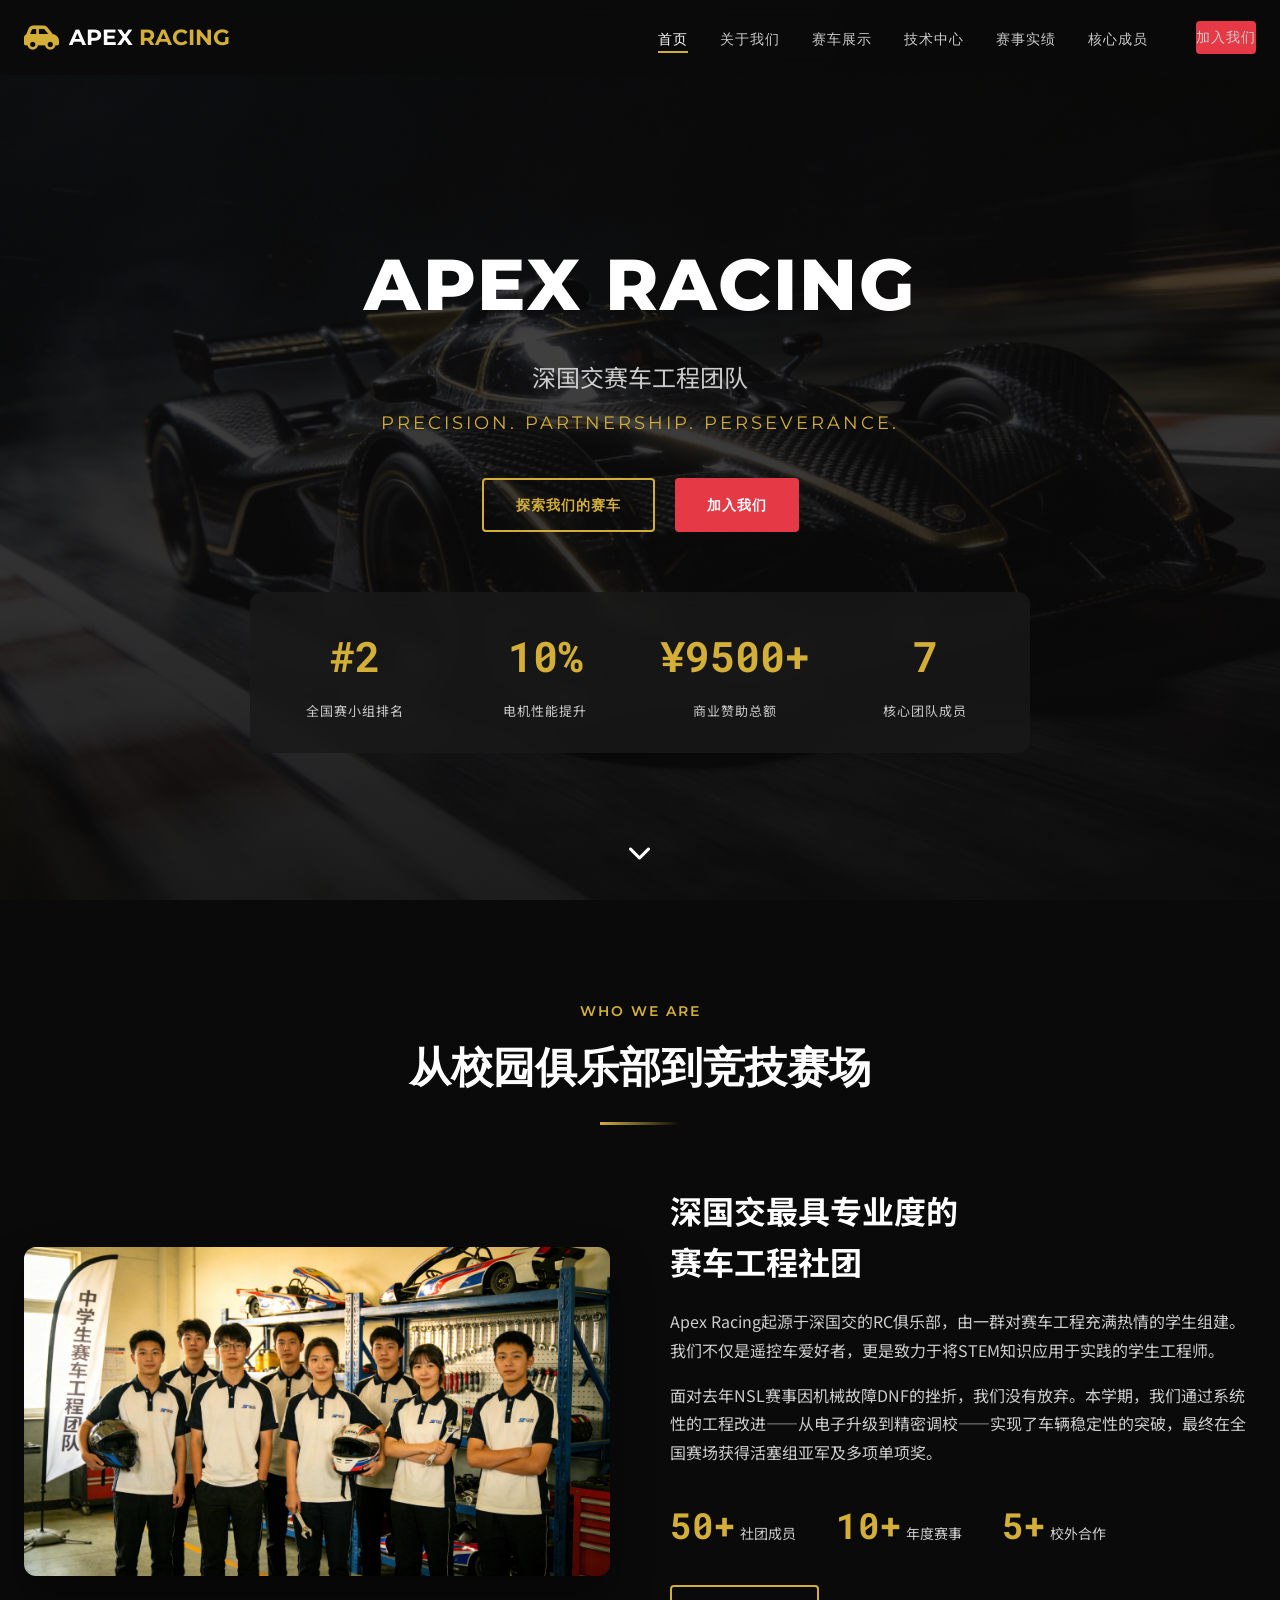
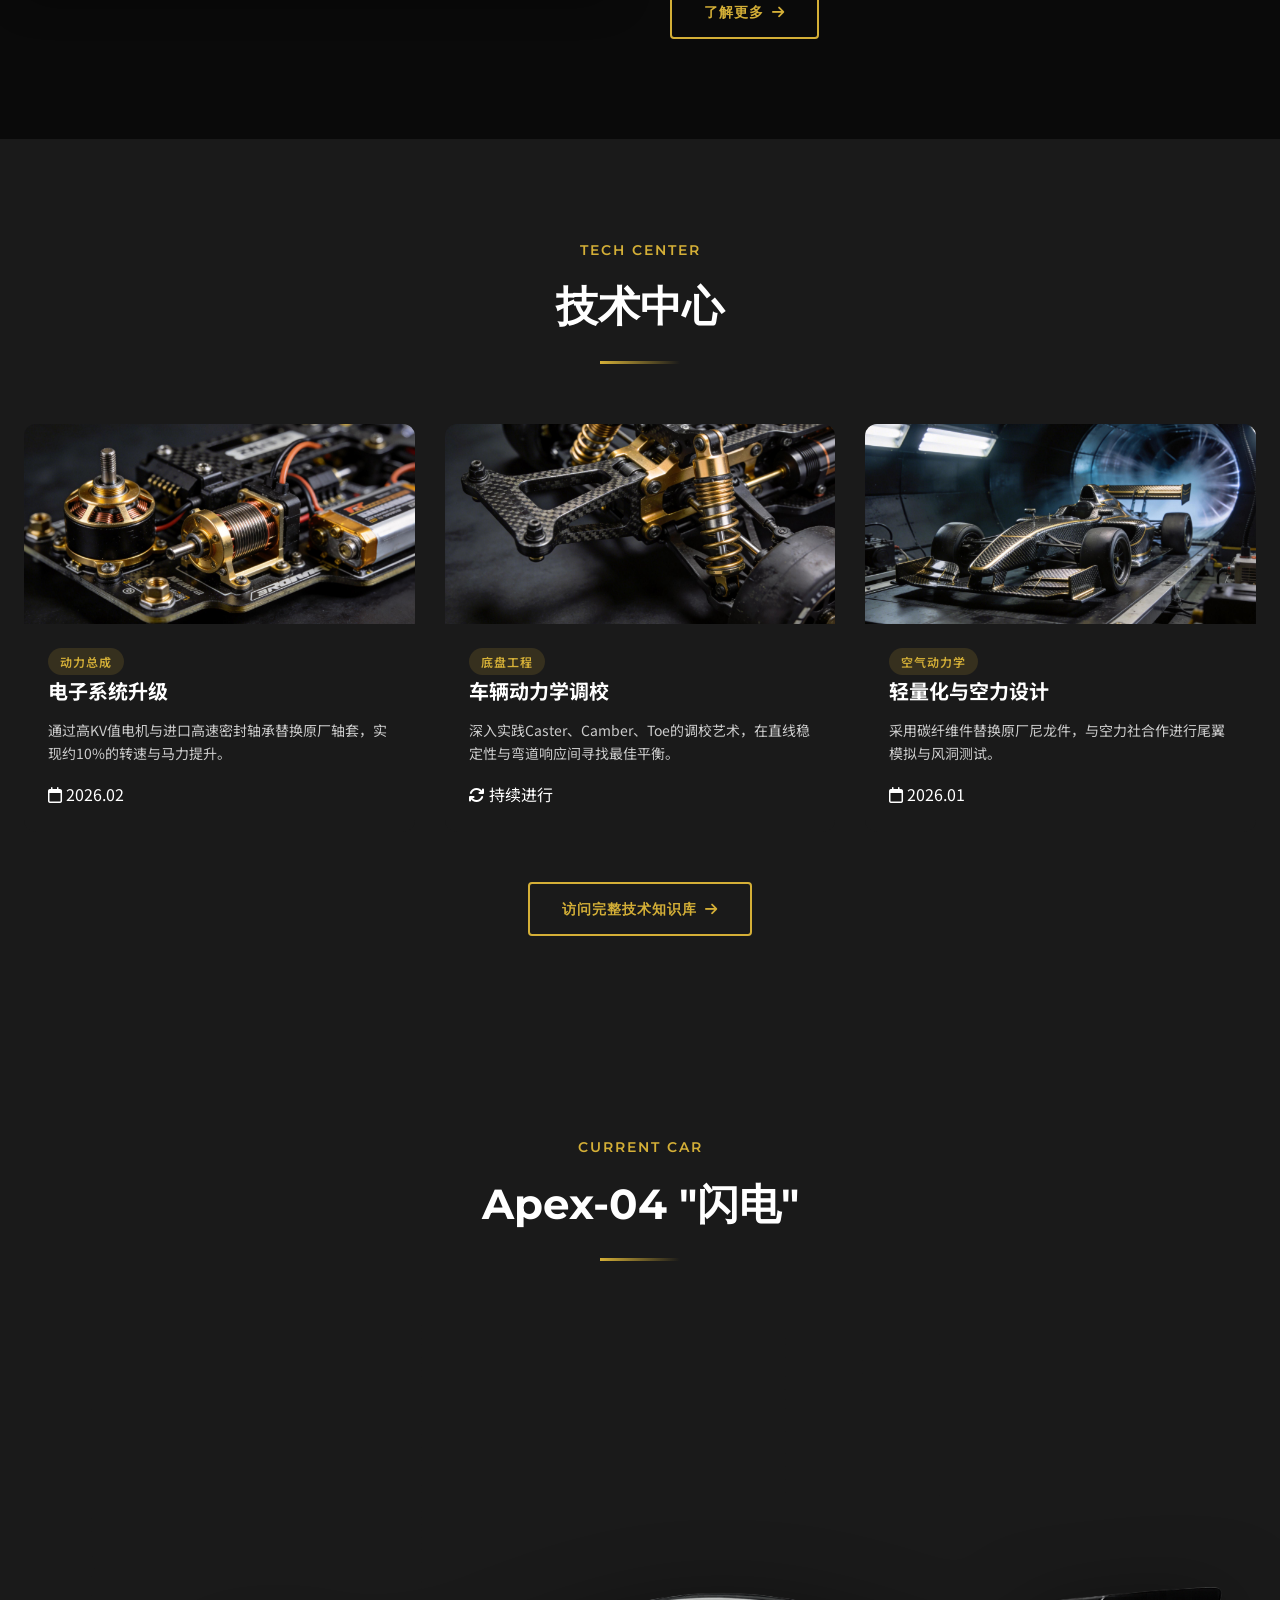
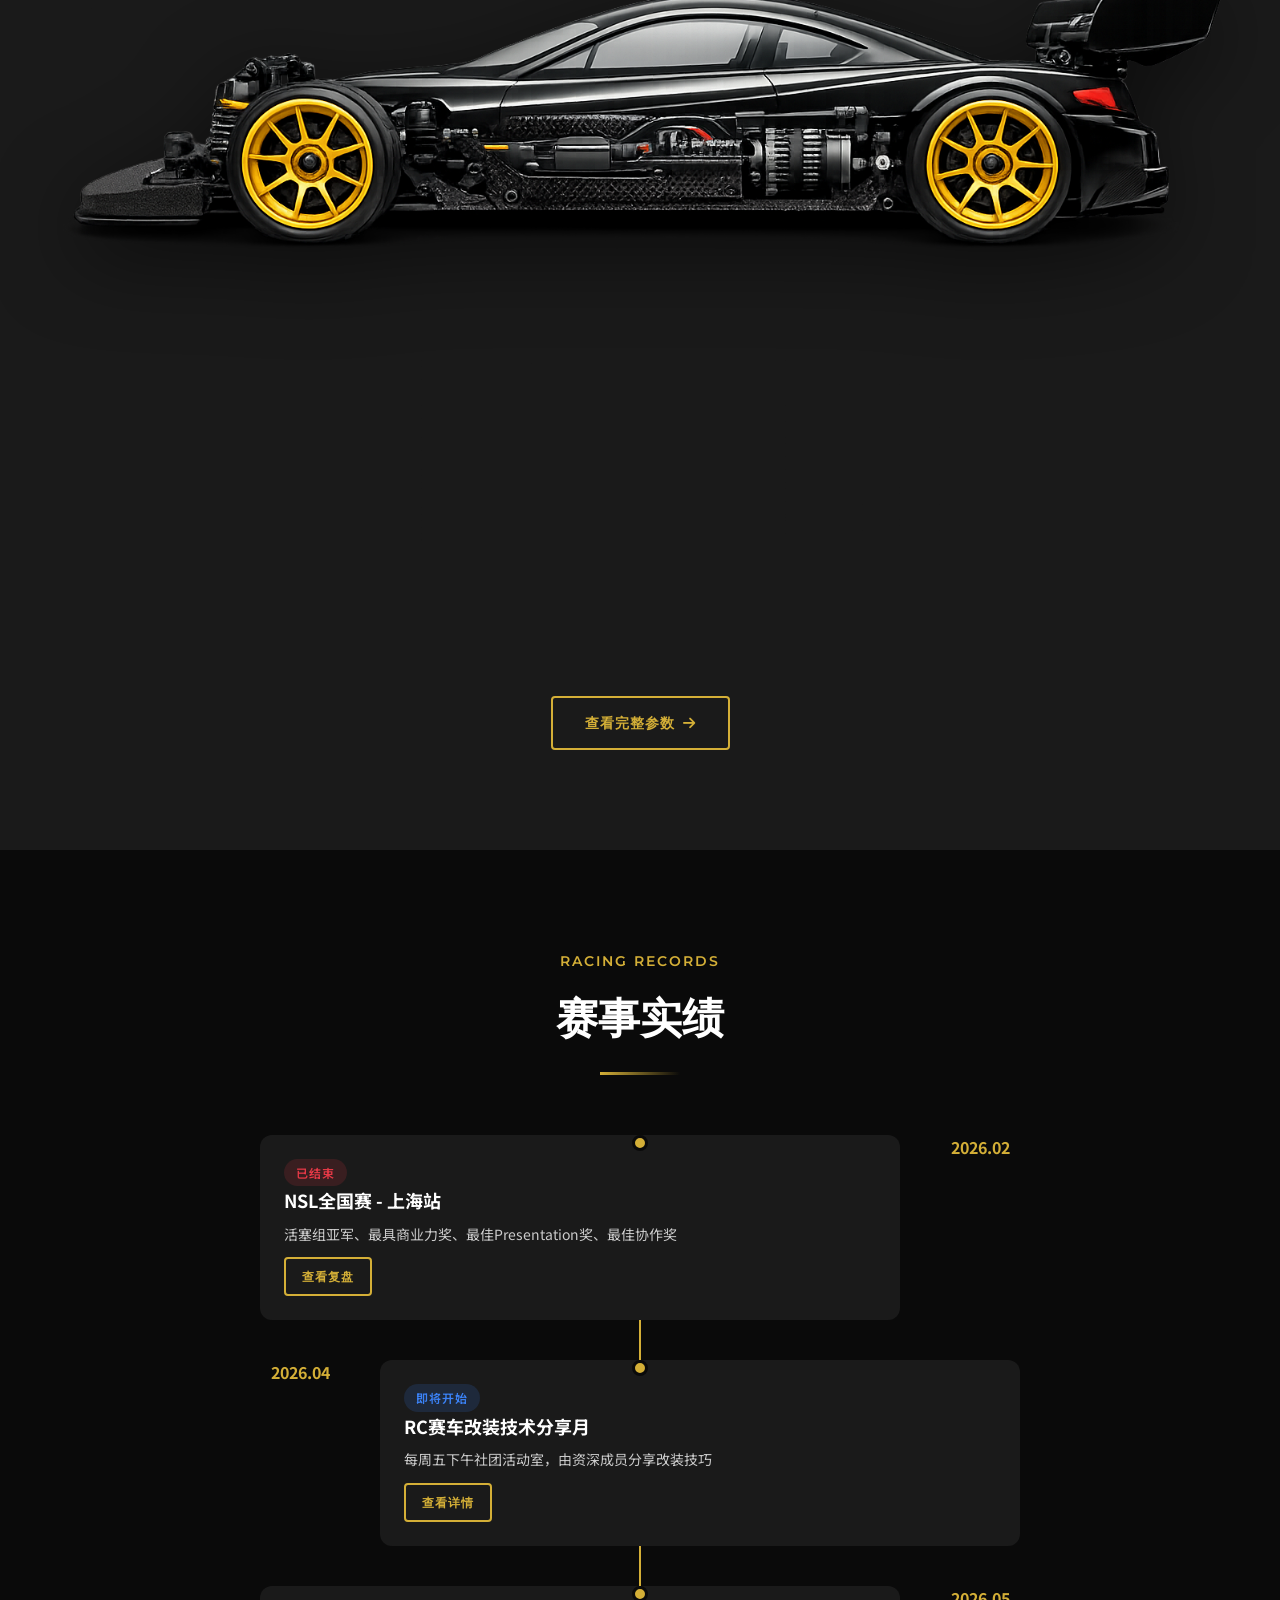
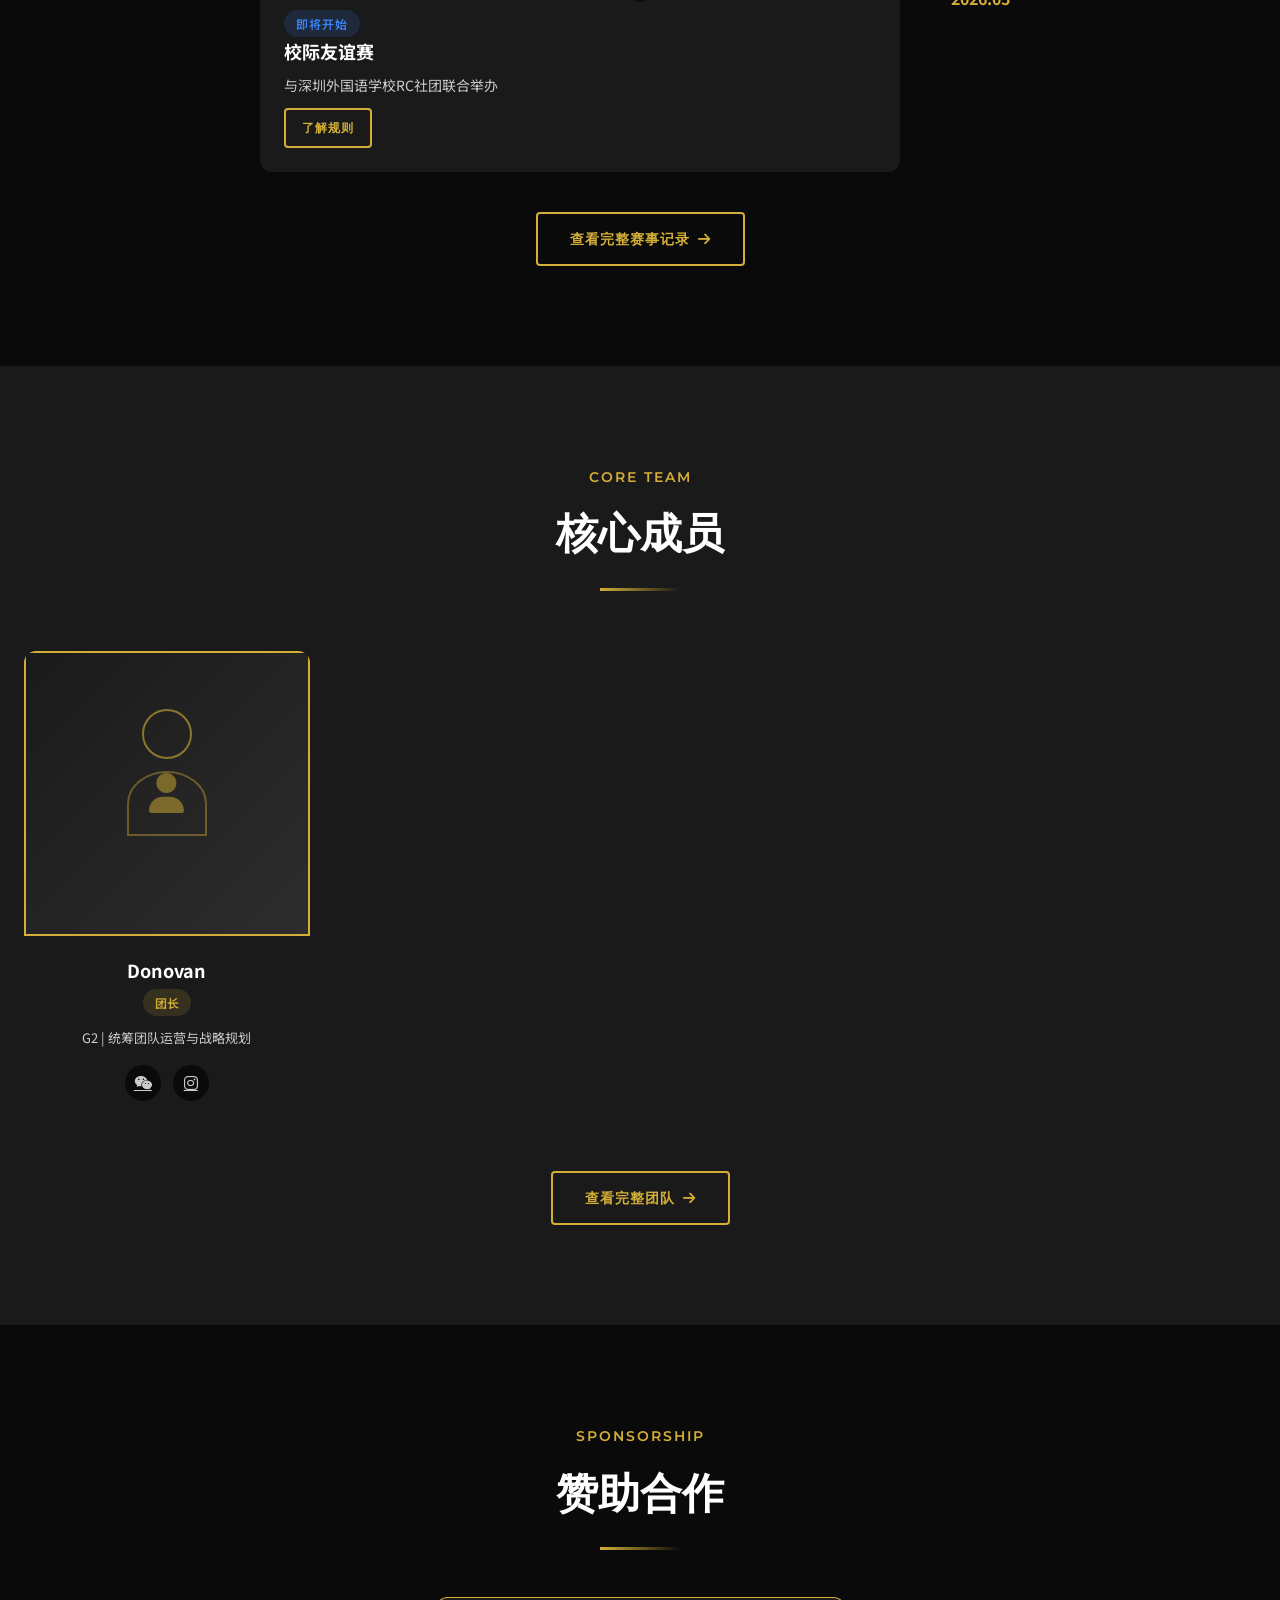
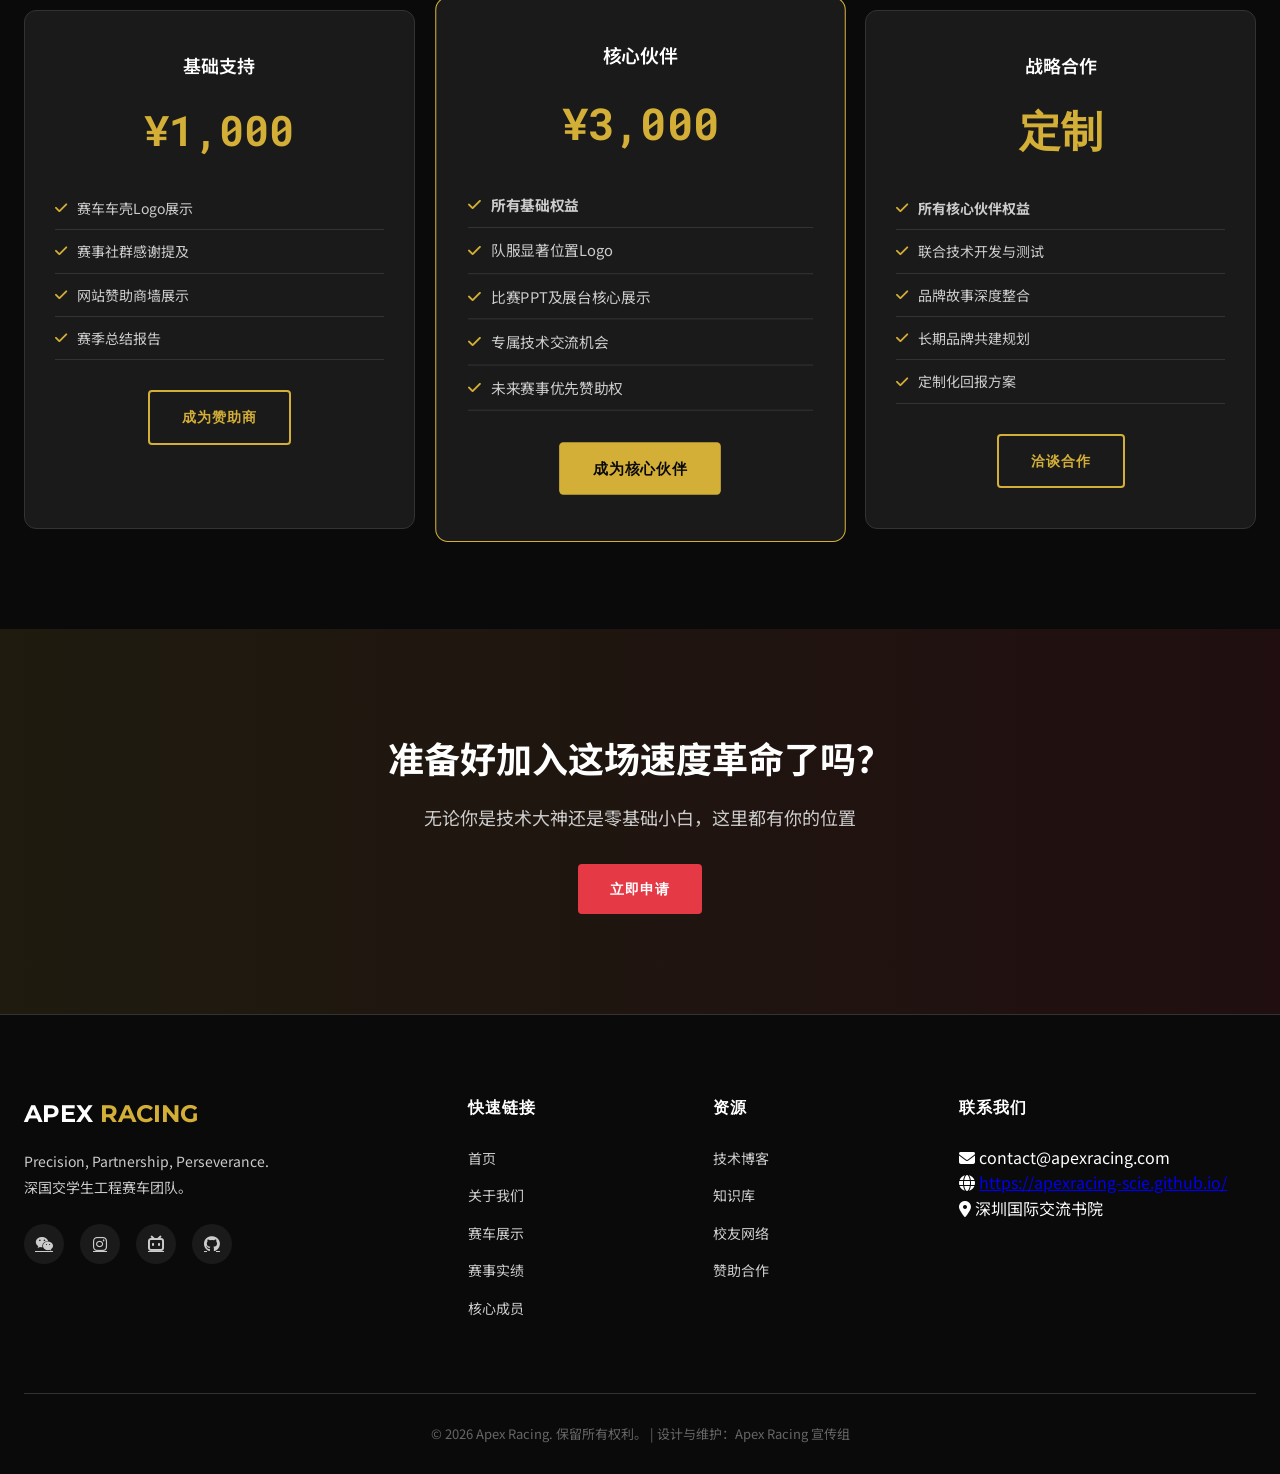
==== index.html @ 15fd3fb7 "style: Donovan头像改为线框图样式" ====
<!DOCTYPE html>
<html lang="zh-CN">
<head>
    <meta charset="UTF-8">
    <meta name="viewport" content="width=device-width, initial-scale=1.0">
    <title>Apex Racing | 深国交赛车工程团队 - 华南最专业的中学生RC赛车社团</title>
    <meta name="description" content="Apex Racing是深圳国际交流学院的RC赛车工程社团，在NSL全国赛中获得活塞组亚军。我们致力于赛车工程教育，培养下一代工程师。">
    <meta name="keywords" content="Apex Racing, 深国交, RC赛车, 赛车社团, 中学生赛车, NSL全国赛">
    
    <!-- Open Graph -->
    <meta property="og:title" content="Apex Racing | 深国交赛车工程团队">
    <meta property="og:description" content="华南地区最具专业度的中学生RC赛车工程团队">
    <meta property="og:image" content="images/hero-racing.jpg">
    <meta property="og:type" content="website">
    
    <!-- Fonts -->
    <link rel="preconnect" href="https://fonts.googleapis.com">
    <link rel="preconnect" href="https://fonts.gstatic.com" crossorigin>
    <link href="https://fonts.googleapis.com/css2?family=Montserrat:wght@400;500;600;700;800&family=Noto+Sans+SC:wght@400;500;700&family=Roboto+Mono:wght@400;500&display=swap" rel="stylesheet">
    
    <!-- Font Awesome -->
    <link rel="stylesheet" href="https://cdnjs.cloudflare.com/ajax/libs/font-awesome/6.5.1/css/all.min.css">
    
    <!-- Styles -->
    <link rel="stylesheet" href="css/style.css">
    
    <style>
        /* 首页特有样式 */
        .hero {
            min-height: 100vh;
            display: flex;
            align-items: center;
            justify-content: center;
            position: relative;
            background: linear-gradient(to bottom, rgba(10,10,10,0.7), rgba(10,10,10,0.9)), url('images/hero-racing.jpg');
            background-size: cover;
            background-position: center;
            padding-top: 80px;
        }
        
        .hero-content {
            text-align: center;
            z-index: 1;
            padding: 0 24px;
        }
        
        .hero-title {
            font-family: var(--font-heading);
            font-size: clamp(40px, 8vw, 72px);
            font-weight: 800;
            color: var(--color-text-primary);
            margin-bottom: 16px;
            letter-spacing: 2px;
        }
        
        .hero-subtitle {
            font-size: clamp(18px, 3vw, 24px);
            color: var(--color-text-secondary);
            margin-bottom: 12px;
        }
        
        .hero-tagline {
            font-family: var(--font-heading);
            font-size: clamp(14px, 2vw, 18px);
            color: var(--color-accent-gold);
            text-transform: uppercase;
            letter-spacing: 3px;
            margin-bottom: 40px;
        }
        
        .hero-cta {
            display: flex;
            gap: 20px;
            justify-content: center;
            flex-wrap: wrap;
            margin-bottom: 60px;
        }
        
        .hero-stats {
            display: grid;
            grid-template-columns: repeat(4, 1fr);
            gap: 40px;
            max-width: 900px;
            margin: 0 auto;
            padding: 30px;
            background: rgba(26, 26, 26, 0.8);
            border-radius: 12px;
            backdrop-filter: blur(10px);
        }
        
        .hero-stat-item {
            text-align: center;
        }
        
        .hero-stat-number {
            font-family: var(--font-mono);
            font-size: clamp(28px, 4vw, 42px);
            font-weight: 700;
            color: var(--color-accent-gold);
            display: block;
            margin-bottom: 8px;
        }
        
        .hero-stat-label {
            font-size: 13px;
            color: var(--color-text-secondary);
            text-transform: uppercase;
            letter-spacing: 1px;
        }
        
        .scroll-indicator {
            position: absolute;
            bottom: 30px;
            left: 50%;
            transform: translateX(-50%);
            animation: bounce 2s infinite;
        }
        
        .scroll-indicator a {
            color: var(--color-text-primary);
            font-size: 24px;
        }
        
        /* 关于我们预览 */
        .about-preview {
            background-color: var(--color-bg-primary);
        }
        
        .about-grid {
            display: grid;
            grid-template-columns: 1fr 1fr;
            gap: 60px;
            align-items: center;
        }
        
        .about-image {
            border-radius: 12px;
            overflow: hidden;
            box-shadow: 0 20px 40px rgba(0,0,0,0.4);
        }
        
        .about-image img {
            width: 100%;
            height: auto;
            display: block;
        }
        
        .about-content-text h3 {
            font-size: 32px;
            margin-bottom: 20px;
        }
        
        .about-content-text p {
            color: var(--color-text-secondary);
            margin-bottom: 16px;
            line-height: 1.8;
        }
        
        .about-stats {
            display: flex;
            gap: 40px;
            margin-top: 30px;
        }
        
        .about-stat {
            text-align: center;
        }
        
        .about-stat-number {
            font-family: var(--font-mono);
            font-size: 36px;
            font-weight: 700;
            color: var(--color-accent-gold);
        }
        
        .about-stat-label {
            font-size: 14px;
            color: var(--color-text-secondary);
        }
        
        /* 技术中心 */
        .tech-cards {
            display: grid;
            grid-template-columns: repeat(3, 1fr);
            gap: 30px;
        }
        
        .tech-card {
            background: var(--color-bg-secondary);
            border-radius: 12px;
            overflow: hidden;
            transition: all 0.3s ease;
        }
        
        .tech-card:hover {
            transform: translateY(-10px);
            box-shadow: 0 20px 40px rgba(0,0,0,0.4);
        }
        
        .tech-card-image {
            height: 200px;
            background: var(--color-bg-primary);
            display: flex;
            align-items: center;
            justify-content: center;
            overflow: hidden;
        }
        
        .tech-card-image img {
            width: 100%;
            height: 100%;
            object-fit: cover;
        }
        
        .tech-card-icon {
            font-size: 48px;
            color: var(--color-accent-gold);
        }
        
        .tech-card-content {
            padding: 24px;
        }
        
        .tech-card-content h3 {
            font-size: 20px;
            margin-bottom: 12px;
        }
        
        .tech-card-content p {
            color: var(--color-text-secondary);
            font-size: 14px;
            line-height: 1.7;
            margin-bottom: 16px;
        }
        
        .tech-card-meta {
            display: flex;
            justify-content: space-between;
            align-items: center;
        }
        
        /* 当前赛车 */
        .current-car {
            background-color: var(--color-bg-secondary);
            text-align: center;
        }
        
        .car-showcase {
            margin: 40px 0;
        }
        
        .car-showcase img {
            max-width: 100%;
            height: auto;
            filter: drop-shadow(0 20px 40px rgba(0,0,0,0.5));
        }
        
        .car-specs {
            display: flex;
            justify-content: center;
            gap: 60px;
            margin: 40px 0;
        }
        
        .car-spec {
            text-align: center;
        }
        
        .car-spec-value {
            font-family: var(--font-mono);
            font-size: 42px;
            font-weight: 700;
            color: var(--color-accent-gold);
        }
        
        .car-spec-label {
            font-size: 14px;
            color: var(--color-text-secondary);
            text-transform: uppercase;
            letter-spacing: 1px;
        }
        
        /* 赛事实绩时间轴 */
        .timeline {
            position: relative;
            max-width: 800px;
            margin: 0 auto;
        }
        
        .timeline::before {
            content: '';
            position: absolute;
            left: 50%;
            transform: translateX(-50%);
            width: 2px;
            height: 100%;
            background: var(--color-accent-gold);
        }
        
        .timeline-item {
            display: flex;
            margin-bottom: 40px;
            position: relative;
        }
        
        .timeline-item:nth-child(odd) {
            flex-direction: row-reverse;
        }
        
        .timeline-date {
            width: 120px;
            text-align: center;
            font-weight: 700;
            color: var(--color-accent-gold);
            padding: 0 20px;
        }
        
        .timeline-content {
            flex: 1;
            background: var(--color-bg-secondary);
            padding: 24px;
            border-radius: 12px;
            margin: 0 20px;
        }
        
        .timeline-content h3 {
            font-size: 18px;
            margin-bottom: 8px;
        }
        
        .timeline-content p {
            color: var(--color-text-secondary);
            font-size: 14px;
            margin-bottom: 12px;
        }
        
        .timeline-dot {
            position: absolute;
            left: 50%;
            transform: translateX(-50%);
            width: 16px;
            height: 16px;
            background: var(--color-accent-gold);
            border-radius: 50%;
            border: 3px solid var(--color-bg-primary);
        }
        
        /* 核心成员 */
        .team-grid {
            display: grid;
            grid-template-columns: repeat(4, 1fr);
            gap: 30px;
        }
        
        .team-card {
            background: var(--color-bg-secondary);
            border-radius: 12px;
            overflow: hidden;
            text-align: center;
            transition: all 0.3s ease;
        }
        
        .team-card:hover {
            transform: translateY(-8px);
            box-shadow: 0 20px 40px rgba(0,0,0,0.4);
        }
        
        .team-card-image {
            width: 100%;
            aspect-ratio: 1;
            overflow: hidden;
        }
        
        .team-card-image img {
            width: 100%;
            height: 100%;
            object-fit: cover;
        }
        
        .team-card-content {
            padding: 20px;
        }
        
        .team-card-content h4 {
            font-size: 18px;
            margin-bottom: 4px;
        }
        
        .team-card-role {
            display: inline-block;
            padding: 4px 12px;
            background: rgba(212, 175, 55, 0.15);
            color: var(--color-accent-gold);
            font-size: 12px;
            font-weight: 600;
            border-radius: 20px;
            margin-bottom: 12px;
        }
        
        .team-card-content p {
            color: var(--color-text-secondary);
            font-size: 13px;
            line-height: 1.6;
        }
        
        .team-social {
            display: flex;
            justify-content: center;
            gap: 12px;
            margin-top: 16px;
        }
        
        .team-social a {
            width: 36px;
            height: 36px;
            border-radius: 50%;
            background: var(--color-bg-primary);
            display: flex;
            align-items: center;
            justify-content: center;
            color: var(--color-text-secondary);
            transition: all 0.3s ease;
        }
        
        .team-social a:hover {
            background: var(--color-accent-gold);
            color: var(--color-bg-primary);
        }
        
        /* 赞助方案 */
        .sponsor-cards {
            display: grid;
            grid-template-columns: repeat(3, 1fr);
            gap: 30px;
        }
        
        .sponsor-card {
            background: var(--color-bg-secondary);
            border-radius: 12px;
            padding: 40px 30px;
            text-align: center;
            border: 1px solid var(--color-border);
            transition: all 0.3s ease;
        }
        
        .sponsor-card.featured {
            border-color: var(--color-accent-gold);
            transform: scale(1.05);
        }
        
        .sponsor-card:hover {
            transform: translateY(-8px);
        }
        
        .sponsor-card.featured:hover {
            transform: scale(1.05) translateY(-8px);
        }
        
        .sponsor-tier {
            font-size: 18px;
            font-weight: 600;
            margin-bottom: 16px;
        }
        
        .sponsor-price {
            font-family: var(--font-mono);
            font-size: 42px;
            font-weight: 700;
            color: var(--color-accent-gold);
            margin-bottom: 24px;
        }
        
        .sponsor-features {
            list-style: none;
            text-align: left;
            margin-bottom: 30px;
        }
        
        .sponsor-features li {
            padding: 10px 0;
            border-bottom: 1px solid var(--color-border);
            font-size: 14px;
            color: var(--color-text-secondary);
            display: flex;
            align-items: center;
            gap: 10px;
        }
        
        .sponsor-features li i {
            color: var(--color-accent-gold);
        }
        
        /* CTA区域 */
        .join-cta {
            background: linear-gradient(to right, rgba(212, 175, 55, 0.1), rgba(230, 57, 70, 0.1));
            text-align: center;
        }
        
        .join-cta h2 {
            font-size: 36px;
            margin-bottom: 16px;
        }
        
        .join-cta p {
            color: var(--color-text-secondary);
            font-size: 18px;
            margin-bottom: 32px;
        }
        
        /* 响应式 */
        @media (max-width: 1024px) {
            .hero-stats {
                grid-template-columns: repeat(2, 1fr);
            }
            
            .about-grid {
                grid-template-columns: 1fr;
            }
            
            .tech-cards {
                grid-template-columns: repeat(2, 1fr);
            }
            
            .team-grid {
                grid-template-columns: repeat(2, 1fr);
            }
            
            .sponsor-cards {
                grid-template-columns: 1fr;
            }
            
            .sponsor-card.featured {
                transform: none;
            }
            
            .sponsor-card.featured:hover {
                transform: translateY(-8px);
            }
        }
        
        @media (max-width: 768px) {
            .hero-stats {
                grid-template-columns: repeat(2, 1fr);
                gap: 20px;
                padding: 20px;
            }
            
            .tech-cards {
                grid-template-columns: 1fr;
            }
            
            .car-specs {
                flex-direction: column;
                gap: 24px;
            }
            
            .timeline::before {
                left: 20px;
            }
            
            .timeline-item,
            .timeline-item:nth-child(odd) {
                flex-direction: column;
                padding-left: 50px;
            }
            
            .timeline-date {
                text-align: left;
                padding: 0;
                margin-bottom: 8px;
            }
            
            .timeline-content {
                margin: 0;
            }
            
            .timeline-dot {
                left: 20px;
            }
            
            .team-grid {
                grid-template-columns: 1fr;
            }
        }
        
        /* 线框图头像样式 */
        .wireframe-avatar {
            width: 100%;
            height: 100%;
            background: linear-gradient(135deg, #1a1a1a 0%, #2d2d2d 100%);
            border: 2px solid var(--color-accent-gold);
            display: flex;
            flex-direction: column;
            align-items: center;
            justify-content: center;
            position: relative;
            overflow: hidden;
        }
        
        .wireframe-avatar::before {
            content: '';
            position: absolute;
            top: 20%;
            left: 50%;
            transform: translateX(-50%);
            width: 50px;
            height: 50px;
            border: 2px solid var(--color-accent-gold);
            border-radius: 50%;
            opacity: 0.6;
        }
        
        .wireframe-avatar::after {
            content: '';
            position: absolute;
            top: 42%;
            left: 50%;
            transform: translateX(-50%);
            width: 80px;
            height: 65px;
            border: 2px solid var(--color-accent-gold);
            border-radius: 50% 50% 0 0;
            opacity: 0.4;
        }
        
        .wireframe-avatar i {
            font-size: 40px;
            color: var(--color-accent-gold);
            opacity: 0.5;
            z-index: 1;
        }
    </style>

<body>
    <!-- 导航栏 -->
    <nav class="navbar">
        <div class="container">
            <a href="index.html" class="logo">
                <i class="fas fa-car-side logo-icon"></i>
                <span class="logo-text">APEX <span>RACING</span></span>
            </a>
            <ul class="nav-links">
                <li><a href="index.html" class="active">首页</a></li>
                <li><a href="about.html">关于我们</a></li>
                <li><a href="cars/apex-04.html">赛车展示</a></li>
                <li><a href="tech/index.html">技术中心</a></li>
                <li><a href="racing/index.html">赛事实绩</a></li>
                <li><a href="team.html">核心成员</a></li>
                <li><a href="join.html" class="btn btn-primary nav-cta">加入我们</a></li>
            </ul>
            <button class="mobile-menu-btn">
                <i class="fas fa-bars"></i>
            </button>
        </div>
    </nav>
    
    <!-- 移动端菜单 -->
    <div class="mobile-menu">
        <button class="mobile-menu-close">
            <i class="fas fa-times"></i>
        </button>
        <a href="index.html">首页</a>
        <a href="about.html">关于我们</a>
        <a href="cars/apex-04.html">赛车展示</a>
        <a href="tech/index.html">技术中心</a>
        <a href="racing/index.html">赛事实绩</a>
        <a href="team.html">核心成员</a>
        <a href="join.html">加入我们</a>
    </div>

    <!-- Hero区域 -->
    <section class="hero" id="home">
        <div class="hero-content">
            <h1 class="hero-title">APEX RACING</h1>
            <p class="hero-subtitle">深国交赛车工程团队</p>
            <p class="hero-tagline">Precision. Partnership. Perseverance.</p>
            <div class="hero-cta">
                <a href="cars/apex-04.html" class="btn btn-outline">探索我们的赛车</a>
                <a href="join.html" class="btn btn-primary">加入我们</a>
            </div>
            <div class="hero-stats">
                <div class="hero-stat-item">
                    <span class="hero-stat-number" data-counter data-target="2" data-prefix="#">#2</span>
                    <span class="hero-stat-label">全国赛小组排名</span>
                </div>
                <div class="hero-stat-item">
                    <span class="hero-stat-number" data-counter data-target="10" data-suffix="%">10%</span>
                    <span class="hero-stat-label">电机性能提升</span>
                </div>
                <div class="hero-stat-item">
                    <span class="hero-stat-number" data-counter data-target="9500" data-prefix="¥" data-suffix="+">¥9500+</span>
                    <span class="hero-stat-label">商业赞助总额</span>
                </div>
                <div class="hero-stat-item">
                    <span class="hero-stat-number" data-counter data-target="7">7</span>
                    <span class="hero-stat-label">核心团队成员</span>
                </div>
            </div>
        </div>
        <div class="scroll-indicator">
            <a href="#about"><i class="fas fa-chevron-down"></i></a>
        </div>
    </section>

    <!-- 关于我们 -->
    <section class="section about-preview" id="about">
        <div class="container">
            <div class="section-header">
                <span class="section-label">WHO WE ARE</span>
                <h2 class="section-title">从校园俱乐部到竞技赛场</h2>
                <div class="title-underline"></div>
            </div>
            <div class="about-grid">
                <div class="about-image reveal">
                    <img src="images/team-photo.jpg" alt="Apex Racing团队">
                </div>
                <div class="about-content-text reveal">
                    <h3>深国交最具专业度的<br>赛车工程社团</h3>
                    <p>Apex Racing起源于深国交的RC俱乐部，由一群对赛车工程充满热情的学生组建。我们不仅是遥控车爱好者，更是致力于将STEM知识应用于实践的学生工程师。</p>
                    <p>面对去年NSL赛事因机械故障DNF的挫折，我们没有放弃。本学期，我们通过系统性的工程改进——从电子升级到精密调校——实现了车辆稳定性的突破，最终在全国赛场获得活塞组亚军及多项单项奖。</p>
                    <div class="about-stats">
                        <div class="about-stat">
                            <span class="about-stat-number" data-counter data-target="50" data-suffix="+">50+</span>
                            <span class="about-stat-label">社团成员</span>
                        </div>
                        <div class="about-stat">
                            <span class="about-stat-number" data-counter data-target="10" data-suffix="+">10+</span>
                            <span class="about-stat-label">年度赛事</span>
                        </div>
                        <div class="about-stat">
                            <span class="about-stat-number" data-counter data-target="5" data-suffix="+">5+</span>
                            <span class="about-stat-label">校外合作</span>
                        </div>
                    </div>
                    <a href="about.html" class="btn btn-outline" style="margin-top: 30px;">了解更多 <i class="fas fa-arrow-right"></i></a>
                </div>
            </div>
        </div>
    </section>

    <!-- 技术中心 -->
    <section class="section section-alt" id="tech">
        <div class="container">
            <div class="section-header">
                <span class="section-label">TECH CENTER</span>
                <h2 class="section-title">技术中心</h2>
                <div class="title-underline"></div>
            </div>
            <div class="tech-cards">
                <div class="tech-card reveal">
                    <div class="tech-card-image">
                        <img src="images/tech-electronics.jpg" alt="电子系统升级">
                    </div>
                    <div class="tech-card-content">
                        <span class="tag tag-gold">动力总成</span>
                        <h3>电子系统升级</h3>
                        <p>通过高KV值电机与进口高速密封轴承替换原厂轴套，实现约10%的转速与马力提升。</p>
                        <div class="tech-card-meta">
                            <span><i class="far fa-calendar"></i> 2026.02</span>
                        </div>
                    </div>
                </div>
                <div class="tech-card reveal">
                    <div class="tech-card-image">
                        <img src="images/tech-suspension.jpg" alt="车辆动力学调校">
                    </div>
                    <div class="tech-card-content">
                        <span class="tag tag-gold">底盘工程</span>
                        <h3>车辆动力学调校</h3>
                        <p>深入实践Caster、Camber、Toe的调校艺术，在直线稳定性与弯道响应间寻找最佳平衡。</p>
                        <div class="tech-card-meta">
                            <span><i class="fas fa-sync"></i> 持续进行</span>
                        </div>
                    </div>
                </div>
                <div class="tech-card reveal">
                    <div class="tech-card-image">
                        <img src="images/tech-aero.jpg" alt="轻量化与空力设计">
                    </div>
                    <div class="tech-card-content">
                        <span class="tag tag-gold">空气动力学</span>
                        <h3>轻量化与空力设计</h3>
                        <p>采用碳纤维件替换原厂尼龙件，与空力社合作进行尾翼模拟与风洞测试。</p>
                        <div class="tech-card-meta">
                            <span><i class="far fa-calendar"></i> 2026.01</span>
                        </div>
                    </div>
                </div>
            </div>
            <div style="text-align: center; margin-top: 50px;">
                <a href="tech/index.html" class="btn btn-outline">访问完整技术知识库 <i class="fas fa-arrow-right"></i></a>
            </div>
        </div>
    </section>

    <!-- 当前赛车 -->
    <section class="section current-car" id="car">
        <div class="container">
            <div class="section-header">
                <span class="section-label">CURRENT CAR</span>
                <h2 class="section-title">Apex-04 "闪电"</h2>
                <div class="title-underline"></div>
            </div>
            <div class="car-showcase reveal">
                <img src="images/car-apex04-side.png" alt="Apex-04赛车">
            </div>
            <div class="car-specs">
                <div class="car-spec reveal">
                    <span class="car-spec-value" data-counter data-target="1450" data-suffix="g">1,450g</span>
                    <span class="car-spec-label">车重</span>
                </div>
                <div class="car-spec reveal">
                    <span class="car-spec-value" data-counter data-target="85" data-suffix="km/h">85km/h</span>
                    <span class="car-spec-label">最高时速</span>
                </div>
                <div class="car-spec reveal">
                    <span class="car-spec-value" data-counter data-target="2.1" data-suffix="s">2.1s</span>
                    <span class="car-spec-label">0-60km/h加速</span>
                </div>
            </div>
            <div style="text-align: center;">
                <a href="cars/apex-04.html" class="btn btn-outline">查看完整参数 <i class="fas fa-arrow-right"></i></a>
            </div>
        </div>
    </section>

    <!-- 赛事实绩 -->
    <section class="section" id="racing">
        <div class="container">
            <div class="section-header">
                <span class="section-label">RACING RECORDS</span>
                <h2 class="section-title">赛事实绩</h2>
                <div class="title-underline"></div>
            </div>
            <div class="timeline">
                <div class="timeline-item reveal">
                    <div class="timeline-date">2026.02</div>
                    <div class="timeline-dot"></div>
                    <div class="timeline-content">
                        <span class="tag tag-red">已结束</span>
                        <h3>NSL全国赛 - 上海站</h3>
                        <p>活塞组亚军、最具商业力奖、最佳Presentation奖、最佳协作奖</p>
                        <a href="racing/nsl-2026-shanghai.html" class="btn btn-outline" style="padding: 8px 16px; font-size: 12px;">查看复盘</a>
                    </div>
                </div>
                <div class="timeline-item reveal">
                    <div class="timeline-date">2026.04</div>
                    <div class="timeline-dot"></div>
                    <div class="timeline-content">
                        <span class="tag tag-blue">即将开始</span>
                        <h3>RC赛车改装技术分享月</h3>
                        <p>每周五下午社团活动室，由资深成员分享改装技巧</p>
                        <a href="#" class="btn btn-outline" style="padding: 8px 16px; font-size: 12px;">查看详情</a>
                    </div>
                </div>
                <div class="timeline-item reveal">
                    <div class="timeline-date">2026.05</div>
                    <div class="timeline-dot"></div>
                    <div class="timeline-content">
                        <span class="tag tag-blue">即将开始</span>
                        <h3>校际友谊赛</h3>
                        <p>与深圳外国语学校RC社团联合举办</p>
                        <a href="#" class="btn btn-outline" style="padding: 8px 16px; font-size: 12px;">了解规则</a>
                    </div>
                </div>
            </div>
            <div style="text-align: center; margin-top: 40px;">
                <a href="racing/index.html" class="btn btn-outline">查看完整赛事记录 <i class="fas fa-arrow-right"></i></a>
            </div>
        </div>
    </section>

    <!-- 核心成员 -->
    <section class="section section-alt" id="team">
        <div class="container">
            <div class="section-header">
                <span class="section-label">CORE TEAM</span>
                <h2 class="section-title">核心成员</h2>
                <div class="title-underline"></div>
            </div>
            <div class="team-grid">
                <div class="team-card reveal">
                    <div class="team-card-image">
                        <div class="wireframe-avatar">
                            <i class="fas fa-user"></i>
                        </div>
                    </div>
                    <div class="team-card-content">
                        <h4>Donovan</h4>
                        <span class="team-card-role">团长</span>
                        <p>G2 | 统筹团队运营与战略规划</p>
                        <div class="team-social">
                            <a href="#"><i class="fab fa-weixin"></i></a>
                            <a href="#"><i class="fab fa-instagram"></i></a>
                        </div>
                    </div>
                </div>
            </div>
            <div style="text-align: center; margin-top: 50px;">
                <a href="team.html" class="btn btn-outline">查看完整团队 <i class="fas fa-arrow-right"></i></a>
            </div>
        </div>
    </section>

    <!-- 赞助合作 -->
    <section class="section" id="sponsors">
        <div class="container">
            <div class="section-header">
                <span class="section-label">SPONSORSHIP</span>
                <h2 class="section-title">赞助合作</h2>
                <div class="title-underline"></div>
            </div>
            <div class="sponsor-cards">
                <div class="sponsor-card reveal">
                    <h3 class="sponsor-tier">基础支持</h3>
                    <div class="sponsor-price">¥1,000</div>
                    <ul class="sponsor-features">
                        <li><i class="fas fa-check"></i> 赛车车壳Logo展示</li>
                        <li><i class="fas fa-check"></i> 赛事社群感谢提及</li>
                        <li><i class="fas fa-check"></i> 网站赞助商墙展示</li>
                        <li><i class="fas fa-check"></i> 赛季总结报告</li>
                    </ul>
                    <a href="sponsors.html" class="btn btn-outline">成为赞助商</a>
                </div>
                <div class="sponsor-card featured reveal">
                    <h3 class="sponsor-tier">核心伙伴</h3>
                    <div class="sponsor-price">¥3,000</div>
                    <ul class="sponsor-features">
                        <li><i class="fas fa-check"></i> <strong>所有基础权益</strong></li>
                        <li><i class="fas fa-check"></i> 队服显著位置Logo</li>
                        <li><i class="fas fa-check"></i> 比赛PPT及展台核心展示</li>
                        <li><i class="fas fa-check"></i> 专属技术交流机会</li>
                        <li><i class="fas fa-check"></i> 未来赛事优先赞助权</li>
                    </ul>
                    <a href="sponsors.html" class="btn btn-gold">成为核心伙伴</a>
                </div>
                <div class="sponsor-card reveal">
                    <h3 class="sponsor-tier">战略合作</h3>
                    <div class="sponsor-price">定制</div>
                    <ul class="sponsor-features">
                        <li><i class="fas fa-check"></i> <strong>所有核心伙伴权益</strong></li>
                        <li><i class="fas fa-check"></i> 联合技术开发与测试</li>
                        <li><i class="fas fa-check"></i> 品牌故事深度整合</li>
                        <li><i class="fas fa-check"></i> 长期品牌共建规划</li>
                        <li><i class="fas fa-check"></i> 定制化回报方案</li>
                    </ul>
                    <a href="sponsors.html" class="btn btn-outline">洽谈合作</a>
                </div>
            </div>
        </div>
    </section>

    <!-- 加入我们CTA -->
    <section class="section join-cta" id="join">
        <div class="container">
            <div class="reveal">
                <h2>准备好加入这场速度革命了吗？</h2>
                <p>无论你是技术大神还是零基础小白，这里都有你的位置</p>
                <a href="join.html" class="btn btn-primary btn-lg">立即申请</a>
            </div>
        </div>
    </section>

    <!-- 页脚 -->
    <footer class="footer">
        <div class="container">
            <div class="footer-content">
                <div class="footer-brand">
                    <div class="logo-text">APEX <span>RACING</span></div>
                    <p>Precision, Partnership, Perseverance.<br>深国交学生工程赛车团队。</p>
                    <div class="footer-social">
                        <a href="#"><i class="fab fa-weixin"></i></a>
                        <a href="#"><i class="fab fa-instagram"></i></a>
                        <a href="#"><i class="fab fa-bilibili"></i></a>
                        <a href="#"><i class="fab fa-github"></i></a>
                    </div>
                </div>
                <div class="footer-links-section">
                    <h4 class="footer-title">快速链接</h4>
                    <ul class="footer-links">
                        <li><a href="index.html">首页</a></li>
                        <li><a href="about.html">关于我们</a></li>
                        <li><a href="cars/apex-04.html">赛车展示</a></li>
                        <li><a href="racing/index.html">赛事实绩</a></li>
                        <li><a href="team.html">核心成员</a></li>
                    </ul>
                </div>
                <div class="footer-links-section">
                    <h4 class="footer-title">资源</h4>
                    <ul class="footer-links">
                        <li><a href="tech/index.html">技术博客</a></li>
                        <li><a href="#">知识库</a></li>
                        <li><a href="#">校友网络</a></li>
                        <li><a href="sponsors.html">赞助合作</a></li>
                    </ul>
                </div>
                <div class="footer-contact-section">
                    <h4 class="footer-title">联系我们</h4>
                    <p><i class="fas fa-envelope"></i> contact@apexracing.com</p>
                    <p><i class="fas fa-globe"></i> <a href="https://apexracing-scie.github.io/" target="_blank">https://apexracing-scie.github.io/</a></p>
                    <p><i class="fas fa-map-marker-alt"></i> 深圳国际交流书院</p>
                </div>
            </div>
            <div class="footer-bottom">
                <p>&copy; 2026 Apex Racing. 保留所有权利。 | 设计与维护：Apex Racing 宣传组</p>
            </div>
        </div>
    </footer>

    <!-- Scripts -->
    <script src="js/main.js"></script>
</body>
</html>
---- css/style.css ----
/* ========================================
   Apex Racing - 全局样式表
   设计系统：深黑金红配色
   ======================================== */

/* CSS变量定义 */
:root {
    /* 色彩系统 */
    --color-bg-primary: #0A0A0A;
    --color-bg-secondary: #1A1A1A;
    --color-accent-gold: #D4AF37;
    --color-accent-gold-light: #F4E4A6;
    --color-accent-red: #E63946;
    --color-accent-red-dark: #D32F2F;
    --color-text-primary: #FFFFFF;
    --color-text-secondary: #CCCCCC;
    --color-border: #333333;
    
    /* 字体系统 */
    --font-heading: 'Montserrat', sans-serif;
    --font-body: 'Noto Sans SC', 'Montserrat', sans-serif;
    --font-mono: 'Roboto Mono', monospace;
    
    /* 间距系统 */
    --section-padding: 100px;
    --container-max-width: 1280px;
    
    /* 过渡动画 */
    --transition-fast: 0.2s ease;
    --transition-normal: 0.3s ease;
    --transition-slow: 0.5s ease;
}

/* 重置样式 */
*, *::before, *::after {
    margin: 0;
    padding: 0;
    box-sizing: border-box;
}

html {
    scroll-behavior: smooth;
    font-size: 16px;
}

body {
    font-family: var(--font-body);
    background-color: var(--color-bg-primary);
    color: var(--color-text-primary);
    line-height: 1.6;
    overflow-x: hidden;
}

/* 字体导入 */
@import url('https://fonts.googleapis.com/css2?family=Montserrat:wght@400;500;600;700;800&family=Noto+Sans+SC:wght@400;500;700&family=Roboto+Mono:wght@400;500&display=swap');

/* ========================================
   通用组件
   ======================================== */

/* 容器 */
.container {
    width: 100%;
    max-width: var(--container-max-width);
    margin: 0 auto;
    padding: 0 24px;
}

/* 区块 */
.section {
    padding: var(--section-padding) 0;
}

.section-alt {
    background-color: var(--color-bg-secondary);
}

/* 区块标题 */
.section-header {
    text-align: center;
    margin-bottom: 60px;
}

.section-label {
    font-family: var(--font-heading);
    font-size: 14px;
    font-weight: 600;
    color: var(--color-accent-gold);
    text-transform: uppercase;
    letter-spacing: 2px;
    margin-bottom: 12px;
    display: block;
}

.section-title {
    font-family: var(--font-heading);
    font-size: clamp(28px, 5vw, 42px);
    font-weight: 700;
    color: var(--color-text-primary);
    margin-bottom: 16px;
}

.section-subtitle {
    font-size: 18px;
    color: var(--color-text-secondary);
    max-width: 600px;
    margin: 0 auto;
}

.title-underline {
    width: 80px;
    height: 3px;
    background: linear-gradient(90deg, var(--color-accent-gold), transparent);
    margin: 20px auto 0;
}

/* 按钮 */
.btn {
    display: inline-flex;
    align-items: center;
    justify-content: center;
    gap: 8px;
    padding: 14px 32px;
    font-family: var(--font-heading);
    font-size: 14px;
    font-weight: 600;
    text-transform: uppercase;
    letter-spacing: 1px;
    border-radius: 4px;
    cursor: pointer;
    transition: all var(--transition-normal);
    border: none;
    text-decoration: none;
}

.btn-primary {
    background-color: var(--color-accent-red);
    color: var(--color-text-primary);
}

.btn-primary:hover {
    background-color: var(--color-accent-red-dark);
    transform: translateY(-2px);
    box-shadow: 0 8px 25px rgba(230, 57, 70, 0.3);
}

.btn-outline {
    background-color: transparent;
    color: var(--color-accent-gold);
    border: 2px solid var(--color-accent-gold);
}

.btn-outline:hover {
    background-color: var(--color-accent-gold);
    color: var(--color-bg-primary);
    transform: translateY(-2px);
}

.btn-gold {
    background-color: var(--color-accent-gold);
    color: var(--color-bg-primary);
}

.btn-gold:hover {
    background-color: var(--color-accent-gold-light);
    transform: translateY(-2px);
}

/* 卡片 */
.card {
    background-color: var(--color-bg-secondary);
    border-radius: 8px;
    overflow: hidden;
    transition: all var(--transition-normal);
}

.card:hover {
    transform: translateY(-8px);
    box-shadow: 0 20px 40px rgba(0, 0, 0, 0.4);
}

/* 标签 */
.tag {
    display: inline-block;
    padding: 4px 12px;
    font-size: 12px;
    font-weight: 600;
    text-transform: uppercase;
    letter-spacing: 1px;
    border-radius: 20px;
}

.tag-gold {
    background-color: rgba(212, 175, 55, 0.15);
    color: var(--color-accent-gold);
}

.tag-red {
    background-color: rgba(230, 57, 70, 0.15);
    color: var(--color-accent-red);
}

.tag-green {
    background-color: rgba(34, 197, 94, 0.15);
    color: #22c55e;
}

.tag-blue {
    background-color: rgba(59, 130, 246, 0.15);
    color: #3b82f6;
}

/* ========================================
   导航栏
   ======================================== */
.navbar {
    position: fixed;
    top: 0;
    left: 0;
    width: 100%;
    z-index: 1000;
    padding: 20px 0;
    transition: all var(--transition-normal);
    background-color: rgba(10, 10, 10, 0.8);
    backdrop-filter: blur(10px);
}

.navbar.scrolled {
    padding: 12px 0;
    background-color: rgba(10, 10, 10, 0.95);
    box-shadow: 0 4px 20px rgba(0, 0, 0, 0.3);
}

.navbar .container {
    display: flex;
    justify-content: space-between;
    align-items: center;
}

.logo {
    display: flex;
    align-items: center;
    gap: 10px;
    text-decoration: none;
}

.logo-icon {
    font-size: 28px;
    color: var(--color-accent-gold);
}

.logo-text {
    font-family: var(--font-heading);
    font-size: 22px;
    font-weight: 700;
    color: var(--color-text-primary);
}

.logo-text span {
    color: var(--color-accent-gold);
}

.nav-links {
    display: flex;
    align-items: center;
    gap: 32px;
    list-style: none;
}

.nav-links a {
    font-family: var(--font-heading);
    font-size: 14px;
    font-weight: 500;
    color: var(--color-text-secondary);
    text-decoration: none;
    text-transform: uppercase;
    letter-spacing: 1px;
    position: relative;
    padding: 5px 0;
    transition: color var(--transition-fast);
}

.nav-links a::after {
    content: '';
    position: absolute;
    bottom: 0;
    left: 0;
    width: 0;
    height: 2px;
    background-color: var(--color-accent-gold);
    transition: width var(--transition-normal);
}

.nav-links a:hover,
.nav-links a.active {
    color: var(--color-text-primary);
}

.nav-links a:hover::after,
.nav-links a.active::after {
    width: 100%;
}

.nav-cta {
    margin-left: 16px;
}

/* 移动端菜单按钮 */
.mobile-menu-btn {
    display: none;
    font-size: 24px;
    color: var(--color-text-primary);
    background: none;
    border: none;
    cursor: pointer;
    padding: 8px;
}

/* 移动端菜单 */
.mobile-menu {
    display: none;
    position: fixed;
    top: 0;
    left: 0;
    width: 100%;
    height: 100vh;
    background-color: var(--color-bg-primary);
    z-index: 999;
    flex-direction: column;
    justify-content: center;
    align-items: center;
    gap: 24px;
}

.mobile-menu.active {
    display: flex;
}

.mobile-menu a {
    font-family: var(--font-heading);
    font-size: 24px;
    font-weight: 600;
    color: var(--color-text-primary);
    text-decoration: none;
    text-transform: uppercase;
    letter-spacing: 2px;
}

.mobile-menu-close {
    position: absolute;
    top: 24px;
    right: 24px;
    font-size: 32px;
    color: var(--color-text-primary);
    background: none;
    border: none;
    cursor: pointer;
}

/* ========================================
   页脚
   ======================================== */
.footer {
    background-color: var(--color-bg-primary);
    border-top: 1px solid var(--color-border);
    padding: 80px 0 30px;
}

.footer-content {
    display: grid;
    grid-template-columns: 2fr 1fr 1fr 1.5fr;
    gap: 48px;
    margin-bottom: 60px;
}

.footer-brand .logo-text {
    font-size: 24px;
    margin-bottom: 16px;
}

.footer-brand p {
    color: var(--color-text-secondary);
    font-size: 14px;
    line-height: 1.8;
    margin-bottom: 24px;
}

.footer-social {
    display: flex;
    gap: 16px;
}

.footer-social a {
    width: 40px;
    height: 40px;
    border-radius: 50%;
    background-color: var(--color-bg-secondary);
    display: flex;
    align-items: center;
    justify-content: center;
    color: var(--color-text-secondary);
    transition: all var(--transition-fast);
}

.footer-social a:hover {
    background-color: var(--color-accent-gold);
    color: var(--color-bg-primary);
    transform: translateY(-3px);
}

.footer-title {
    font-family: var(--font-heading);
    font-size: 16px;
    font-weight: 600;
    color: var(--color-text-primary);
    text-transform: uppercase;
    letter-spacing: 1px;
    margin-bottom: 24px;
}

.footer-links {
    list-style: none;
}

.footer-links li {
    margin-bottom: 12px;
}

.footer-links a {
    color: var(--color-text-secondary);
    font-size: 14px;
    text-decoration: none;
    transition: color var(--transition-fast);
}

.footer-links a:hover {
    color: var(--color-accent-gold);
}

.footer-contact p {
    display: flex;
    align-items: center;
    gap: 12px;
    color: var(--color-text-secondary);
    font-size: 14px;
    margin-bottom: 12px;
}

.footer-contact i {
    color: var(--color-accent-gold);
    width: 20px;
}

.footer-bottom {
    text-align: center;
    padding-top: 30px;
    border-top: 1px solid var(--color-border);
}

.footer-bottom p {
    color: #666;
    font-size: 13px;
}

/* ========================================
   动画效果
   ======================================== */

/* 淡入上移动画 */
@keyframes fadeInUp {
    from {
        opacity: 0;
        transform: translateY(30px);
    }
    to {
        opacity: 1;
        transform: translateY(0);
    }
}

.fade-in-up {
    animation: fadeInUp 0.6s ease forwards;
}

/* 弹跳动画 */
@keyframes bounce {
    0%, 20%, 50%, 80%, 100% {
        transform: translateY(0) translateX(-50%);
    }
    40% {
        transform: translateY(-20px) translateX(-50%);
    }
    60% {
        transform: translateY(-10px) translateX(-50%);
    }
}

/* 脉冲动画 */
@keyframes pulse {
    0%, 100% {
        opacity: 1;
    }
    50% {
        opacity: 0.5;
    }
}

/* 数字滚动 */
@keyframes countUp {
    from {
        opacity: 0;
        transform: translateY(10px);
    }
    to {
        opacity: 1;
        transform: translateY(0);
    }
}

/* 滚动显示动画 */
.reveal {
    opacity: 0;
    transform: translateY(30px);
    transition: all 0.6s ease;
}

.reveal.active {
    opacity: 1;
    transform: translateY(0);
}

/* ========================================
   响应式设计
   ======================================== */

@media (max-width: 1024px) {
    :root {
        --section-padding: 80px;
    }
    
    .footer-content {
        grid-template-columns: 1fr 1fr;
    }
}

@media (max-width: 768px) {
    .nav-links {
        display: none;
    }
    
    .mobile-menu-btn {
        display: block;
    }
    
    .footer-content {
        grid-template-columns: 1fr;
        gap: 40px;
    }
    
    .section-title {
        font-size: 28px;
    }
}

@media (max-width: 480px) {
    :root {
        --section-padding: 60px;
    }
    
    .container {
        padding: 0 16px;
    }
    
    .btn {
        padding: 12px 24px;
        font-size: 12px;
    }
}

/* ========================================
   辅助类
   ======================================== */

.text-gold { color: var(--color-accent-gold); }
.text-red { color: var(--color-accent-red); }
.text-white { color: var(--color-text-primary); }
.text-gray { color: var(--color-text-secondary); }

.bg-primary { background-color: var(--color-bg-primary); }
.bg-secondary { background-color: var(--color-bg-secondary); }

.text-center { text-align: center; }
.text-left { text-align: left; }
.text-right { text-align: right; }

.hidden { display: none !important; }
.sr-only {
    position: absolute;
    width: 1px;
    height: 1px;
    padding: 0;
    margin: -1px;
    overflow: hidden;
    clip: rect(0, 0, 0, 0);
    border: 0;
}
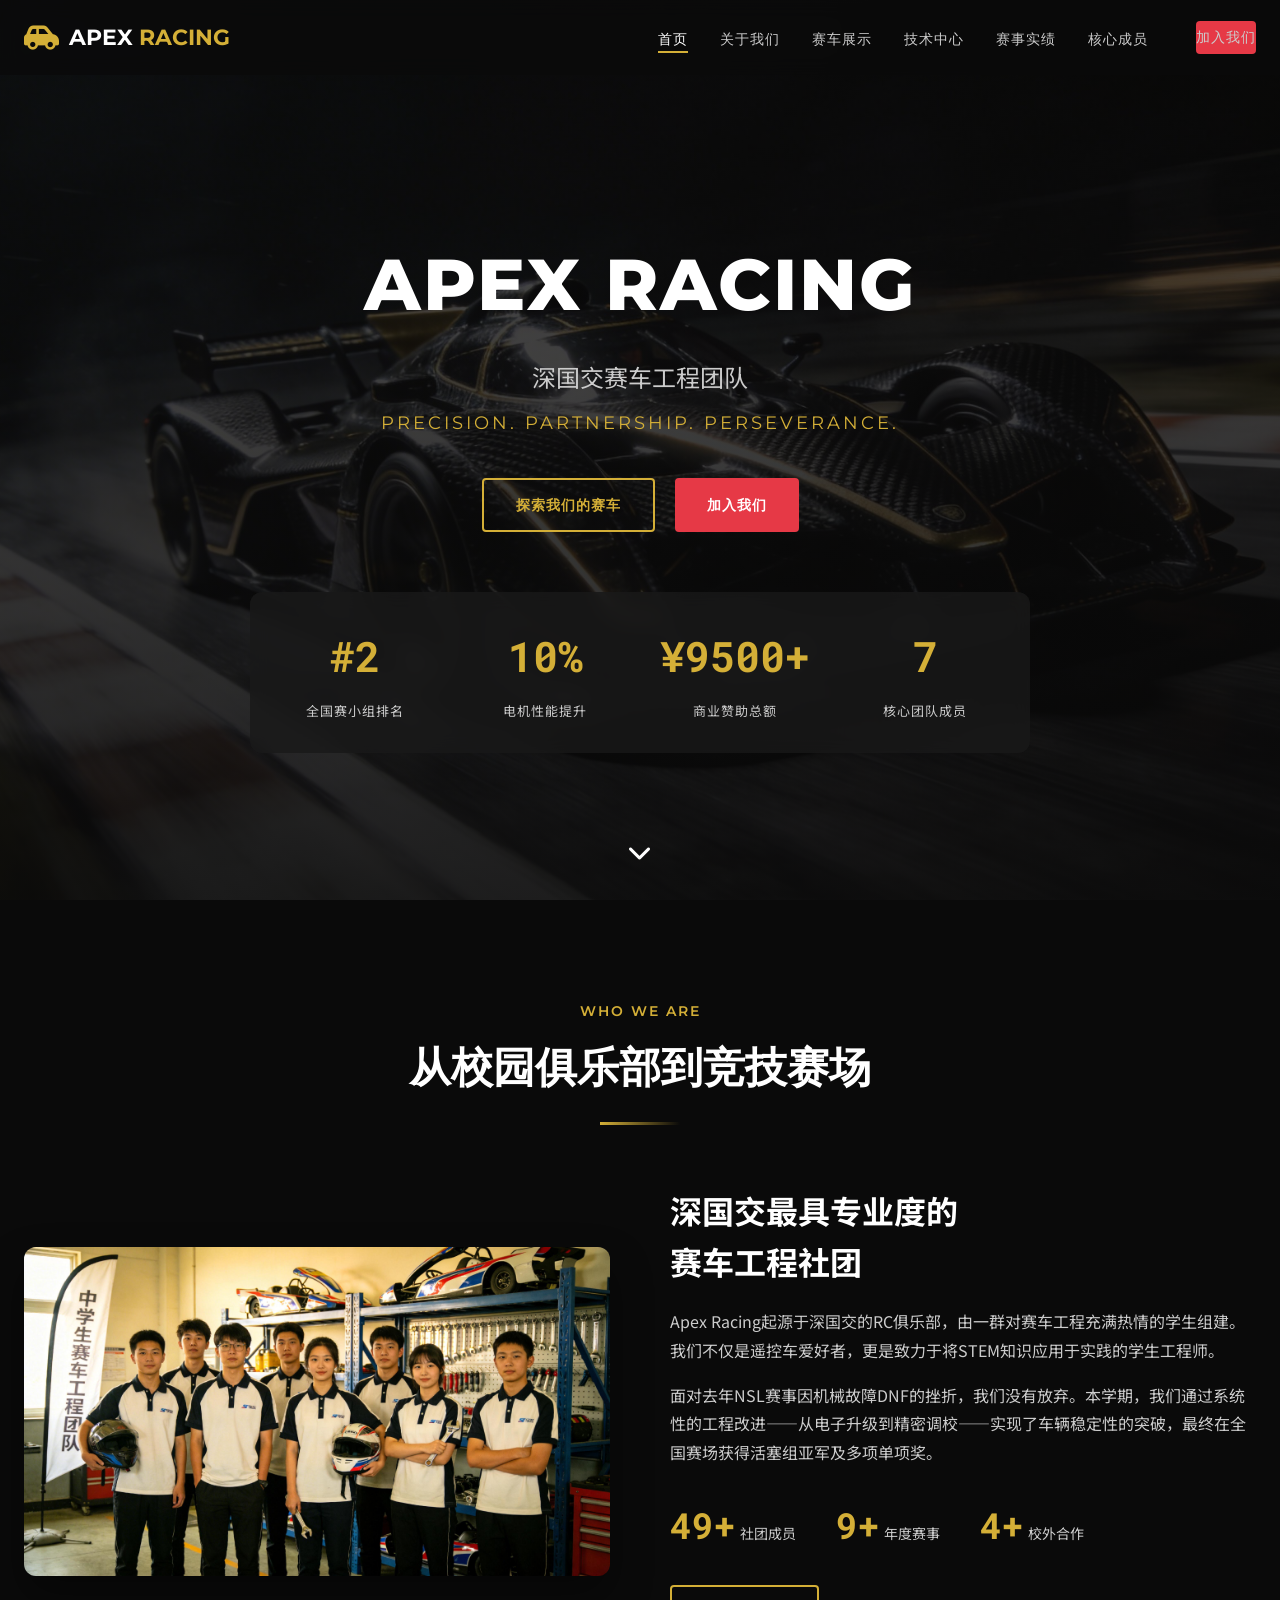
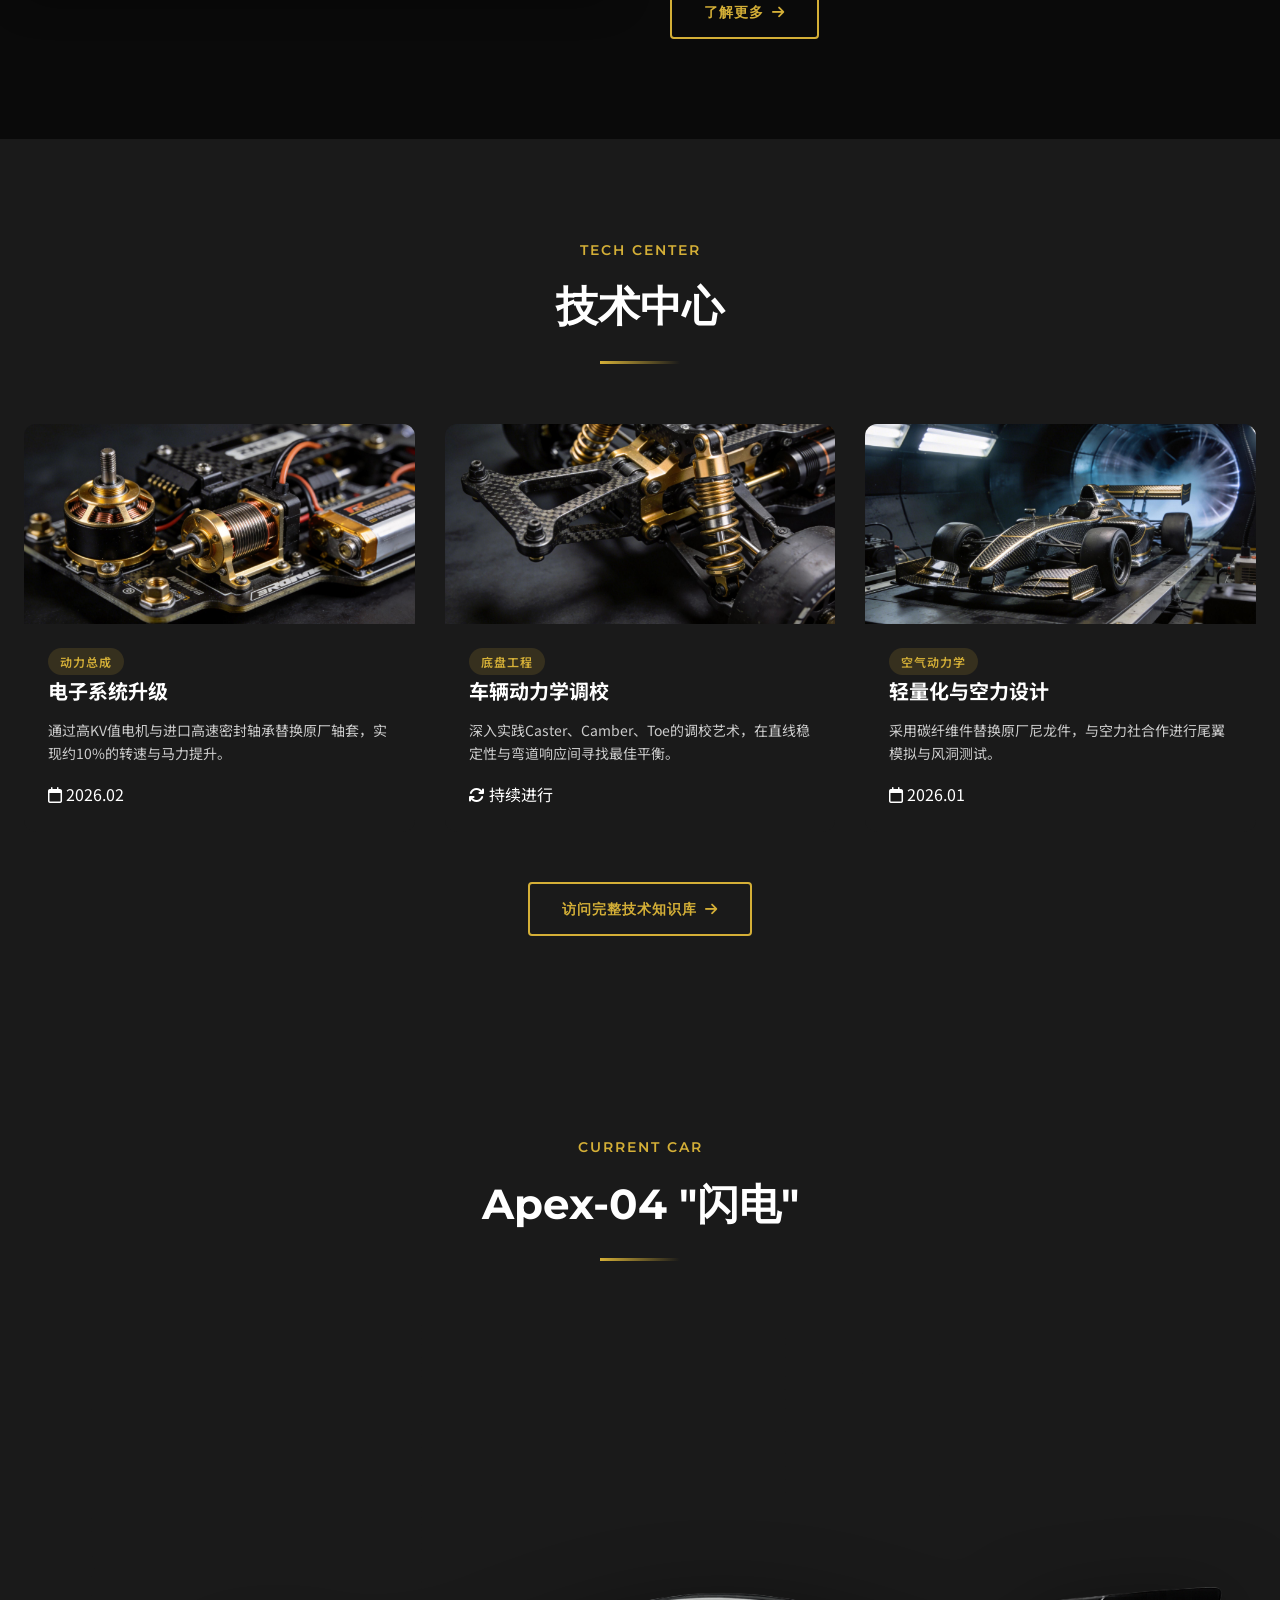
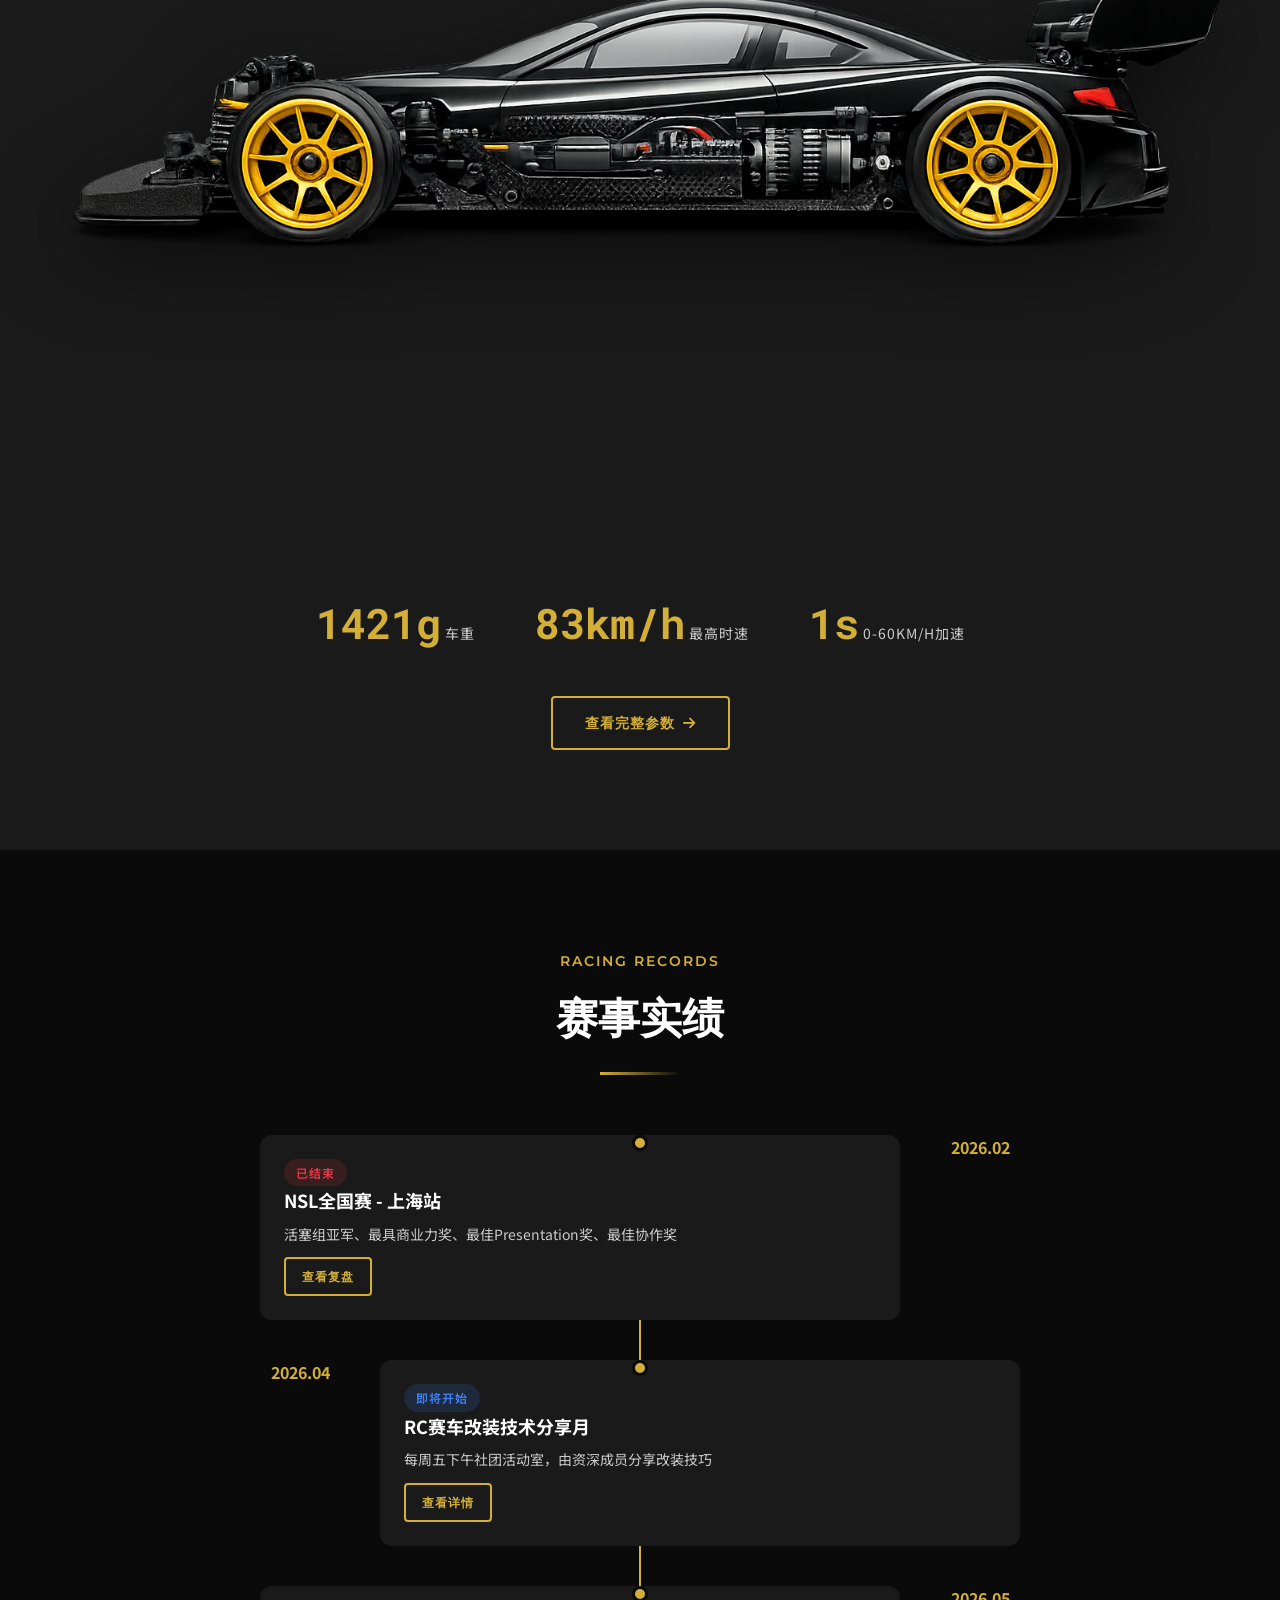
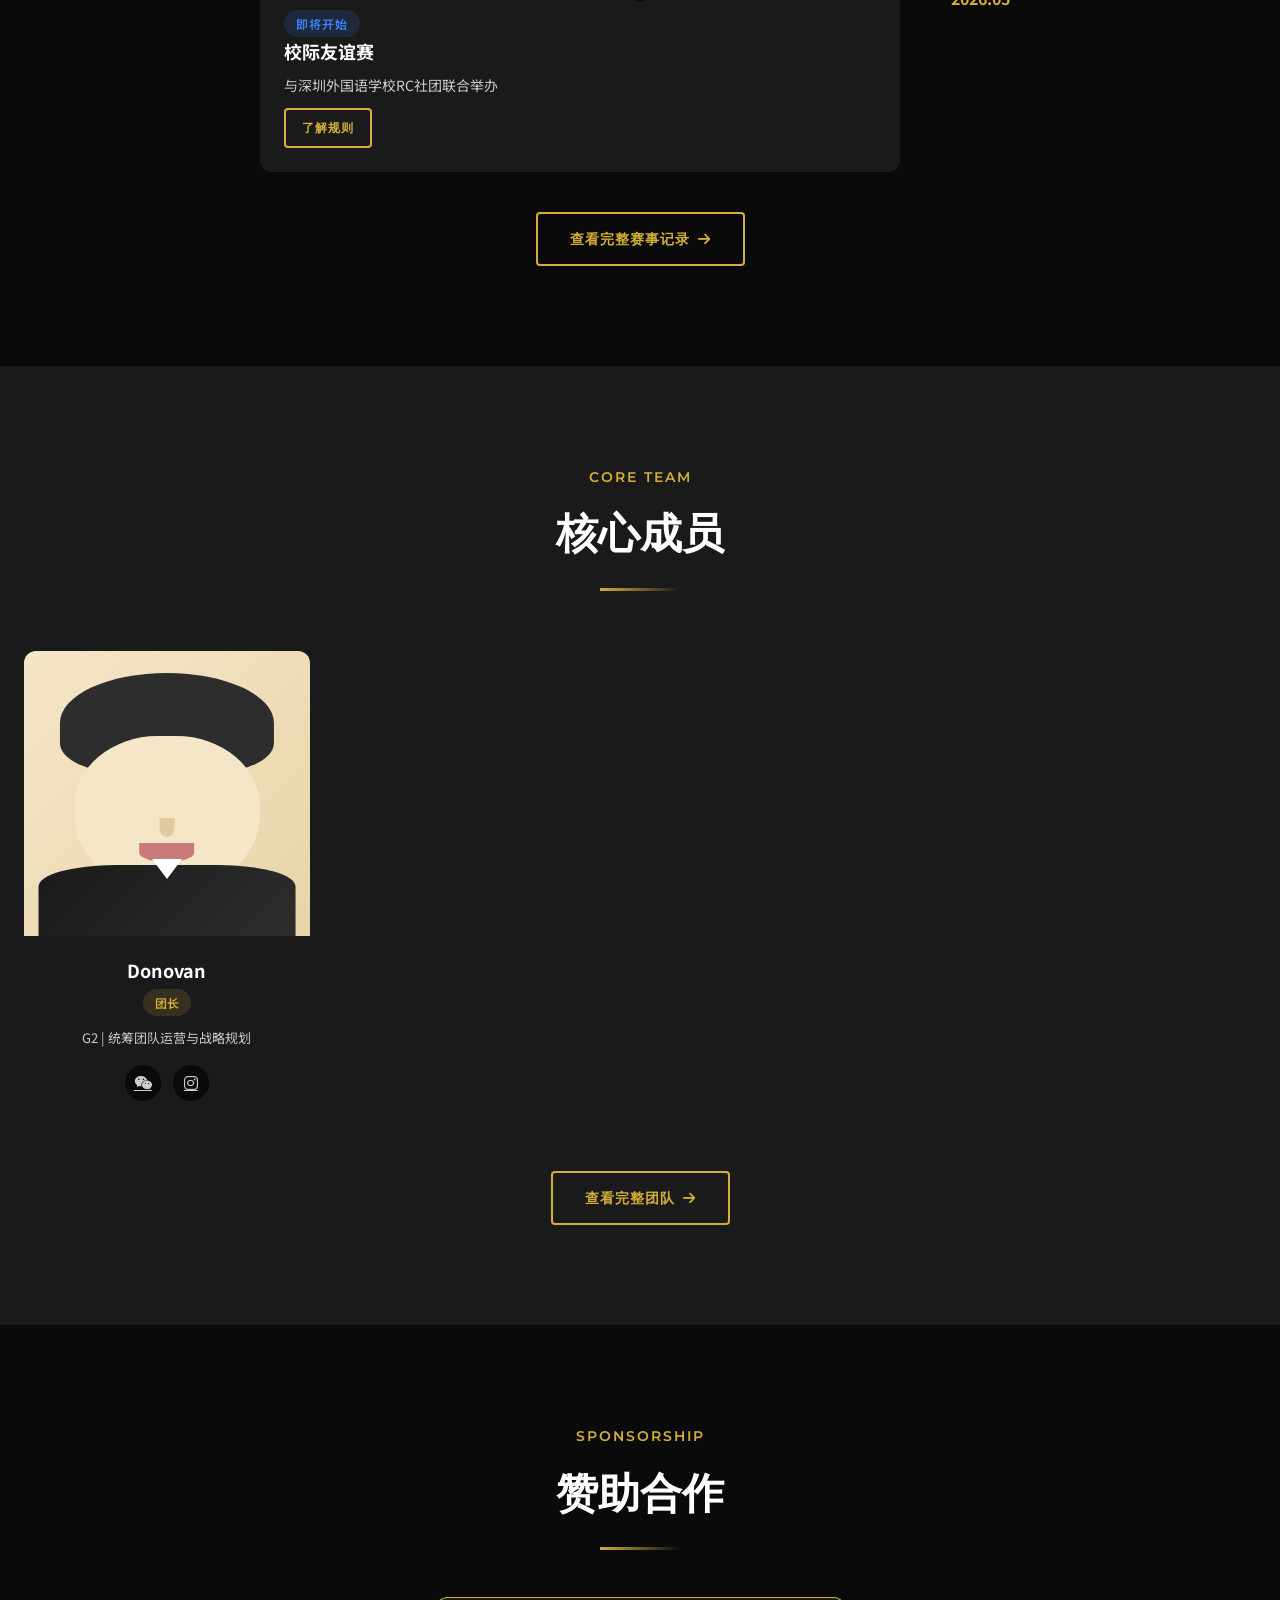
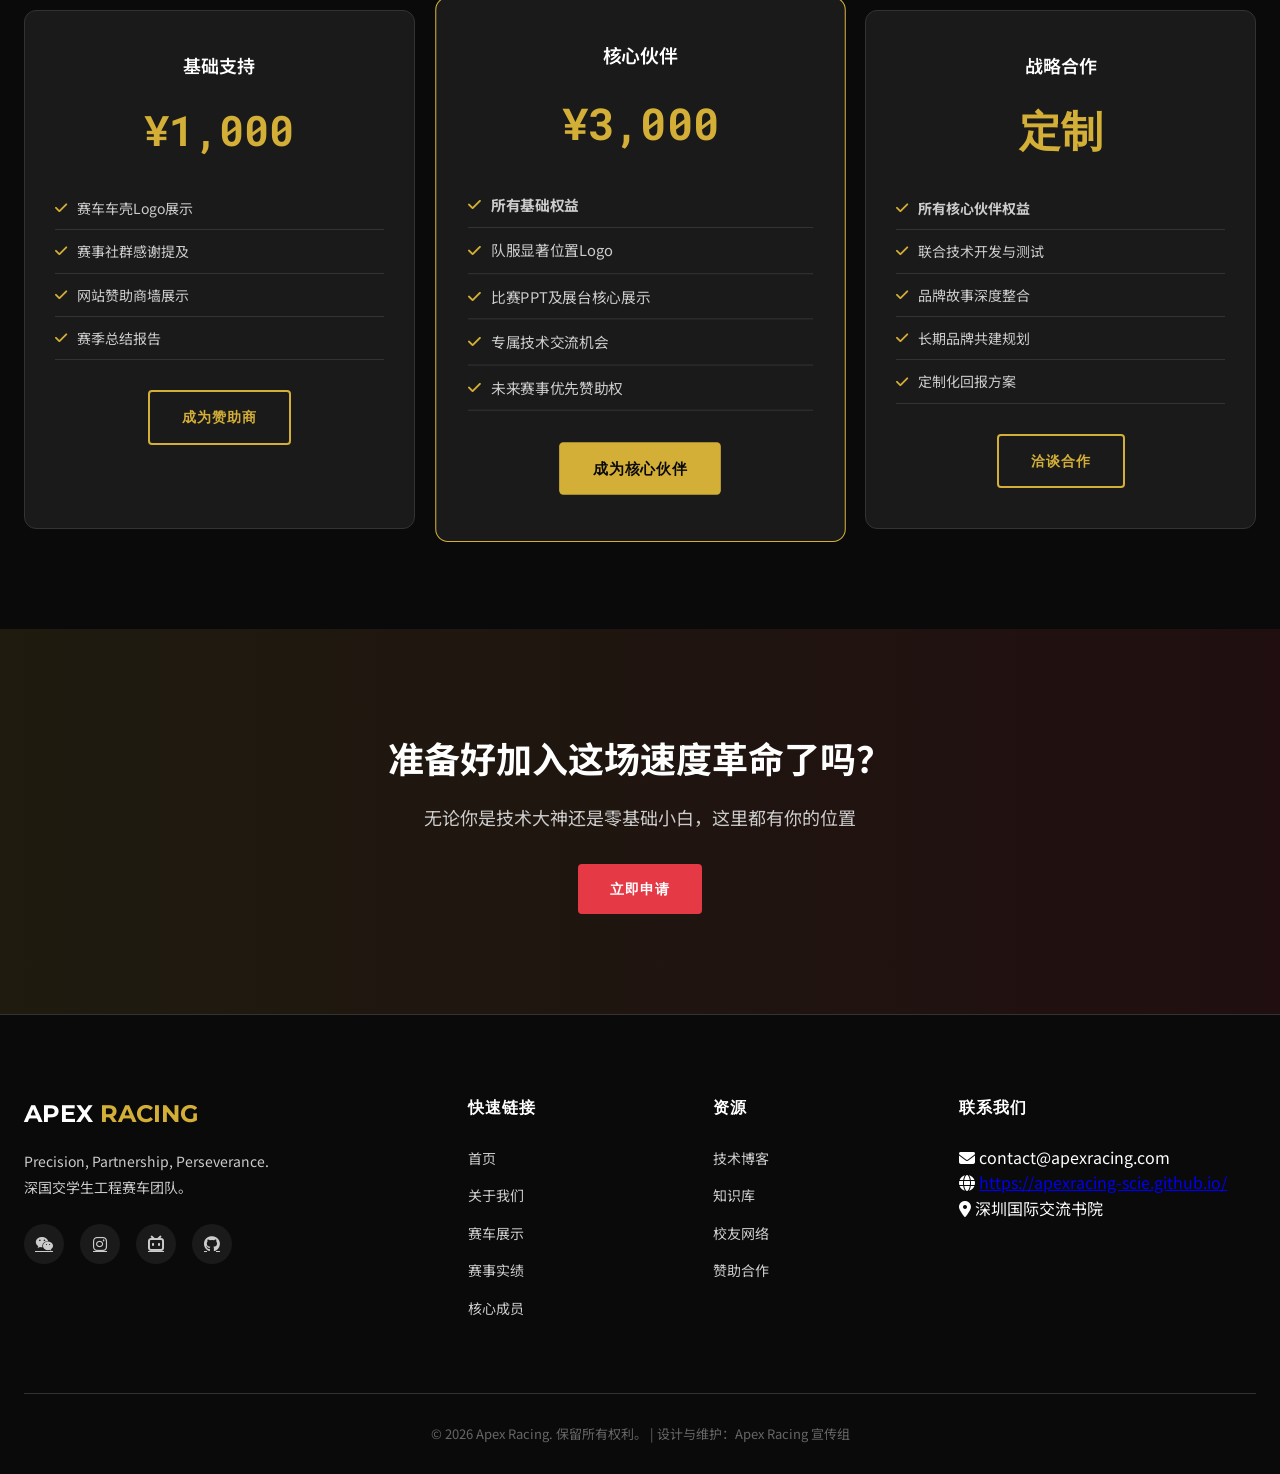
==== commit 945d707b: "style: Donovan头像改为CSS卡通人物样式" ====
--- a/index.html
+++ b/index.html
@@ -583,12 +583,11 @@
             }
         }
         
-        /* 线框图头像样式 */
-        .wireframe-avatar {
+        /* 卡通头像样式 */
+        .cartoon-avatar {
             width: 100%;
             height: 100%;
-            background: linear-gradient(135deg, #1a1a1a 0%, #2d2d2d 100%);
-            border: 2px solid var(--color-accent-gold);
+            background: linear-gradient(135deg, #f5e6c8 0%, #e8d4a8 100%);
             display: flex;
             flex-direction: column;
             align-items: center;
@@ -597,37 +596,142 @@
             overflow: hidden;
         }
         
-        .wireframe-avatar::before {
+        .cartoon-avatar::before {
+            content: '';
+            position: absolute;
+            top: 8%;
+            left: 50%;
+            transform: translateX(-50%);
+            width: 75%;
+            height: 35%;
+            background: #2d2d2d;
+            border-radius: 50% 50% 30% 30%;
+            z-index: 1;
+        }
+        
+        .cartoon-face {
+            width: 65%;
+            height: 55%;
+            background: #f5e6c8;
+            border-radius: 45% 45% 50% 50%;
+            position: relative;
+            z-index: 2;
+            margin-top: 15%;
+        }
+        
+        .cartoon-eyes {
+            position: absolute;
+            top: 35%;
+            left: 50%;
+            transform: translateX(-50%);
+            width: 70%;
+            display: flex;
+            justify-content: space-between;
+            z-index: 3;
+        }
+        
+        .cartoon-eye {
+            width: 18%;
+            height: 22%;
+            background: #1a1a1a;
+            border-radius: 50%;
+            position: relative;
+        }
+        
+        .cartoon-eye::after {
             content: '';
             position: absolute;
             top: 20%;
+            right: 20%;
+            width: 35%;
+            height: 35%;
+            background: white;
+            border-radius: 50%;
+        }
+        
+        .cartoon-eyebrows {
+            position: absolute;
+            top: 22%;
             left: 50%;
             transform: translateX(-50%);
-            width: 50px;
-            height: 50px;
-            border: 2px solid var(--color-accent-gold);
+            width: 65%;
+            display: flex;
+            justify-content: space-between;
+            z-index: 3;
+        }
+        
+        .cartoon-eyebrow {
+            width: 22%;
+            height: 8%;
+            background: #2d2d2d;
             border-radius: 50%;
-            opacity: 0.6;
-        }
-        
-        .wireframe-avatar::after {
-            content: '';
+        }
+        
+        .cartoon-nose {
             position: absolute;
-            top: 42%;
+            top: 52%;
             left: 50%;
             transform: translateX(-50%);
-            width: 80px;
-            height: 65px;
-            border: 2px solid var(--color-accent-gold);
-            border-radius: 50% 50% 0 0;
-            opacity: 0.4;
-        }
-        
-        .wireframe-avatar i {
-            font-size: 40px;
-            color: var(--color-accent-gold);
-            opacity: 0.5;
+            width: 8%;
+            height: 12%;
+            background: #e0c8a0;
+            border-radius: 0 0 50% 50%;
+            z-index: 3;
+        }
+        
+        .cartoon-mouth {
+            position: absolute;
+            top: 68%;
+            left: 50%;
+            transform: translateX(-50%);
+            width: 30%;
+            height: 12%;
+            background: #c97b7b;
+            border-radius: 0 0 50% 50%;
+            z-index: 3;
+        }
+        
+        .cartoon-ears {
+            position: absolute;
+            top: 40%;
+            left: 50%;
+            transform: translateX(-50%);
+            width: 85%;
+            display: flex;
+            justify-content: space-between;
             z-index: 1;
+        }
+        
+        .cartoon-ear {
+            width: 12%;
+            height: 18%;
+            background: #f5e6c8;
+            border-radius: 50%;
+        }
+        
+        .cartoon-body {
+            position: absolute;
+            bottom: 0;
+            left: 50%;
+            transform: translateX(-50%);
+            width: 90%;
+            height: 25%;
+            background: linear-gradient(135deg, #1a1a1a 0%, #2d2d2d 100%);
+            border-radius: 30% 30% 0 0;
+            z-index: 4;
+        }
+        
+        .cartoon-collar {
+            position: absolute;
+            bottom: 20%;
+            left: 50%;
+            transform: translateX(-50%);
+            width: 0;
+            height: 0;
+            border-left: 15px solid transparent;
+            border-right: 15px solid transparent;
+            border-top: 20px solid white;
+            z-index: 5;
         }
     </style>
 
@@ -881,8 +985,25 @@
             <div class="team-grid">
                 <div class="team-card reveal">
                     <div class="team-card-image">
-                        <div class="wireframe-avatar">
-                            <i class="fas fa-user"></i>
+                        <div class="cartoon-avatar">
+                            <div class="cartoon-face">
+                                <div class="cartoon-eyebrows">
+                                    <div class="cartoon-eyebrow"></div>
+                                    <div class="cartoon-eyebrow"></div>
+                                </div>
+                                <div class="cartoon-eyes">
+                                    <div class="cartoon-eye"></div>
+                                    <div class="cartoon-eye"></div>
+                                </div>
+                                <div class="cartoon-nose"></div>
+                                <div class="cartoon-mouth"></div>
+                            </div>
+                            <div class="cartoon-ears">
+                                <div class="cartoon-ear"></div>
+                                <div class="cartoon-ear"></div>
+                            </div>
+                            <div class="cartoon-body"></div>
+                            <div class="cartoon-collar"></div>
                         </div>
                     </div>
                     <div class="team-card-content">
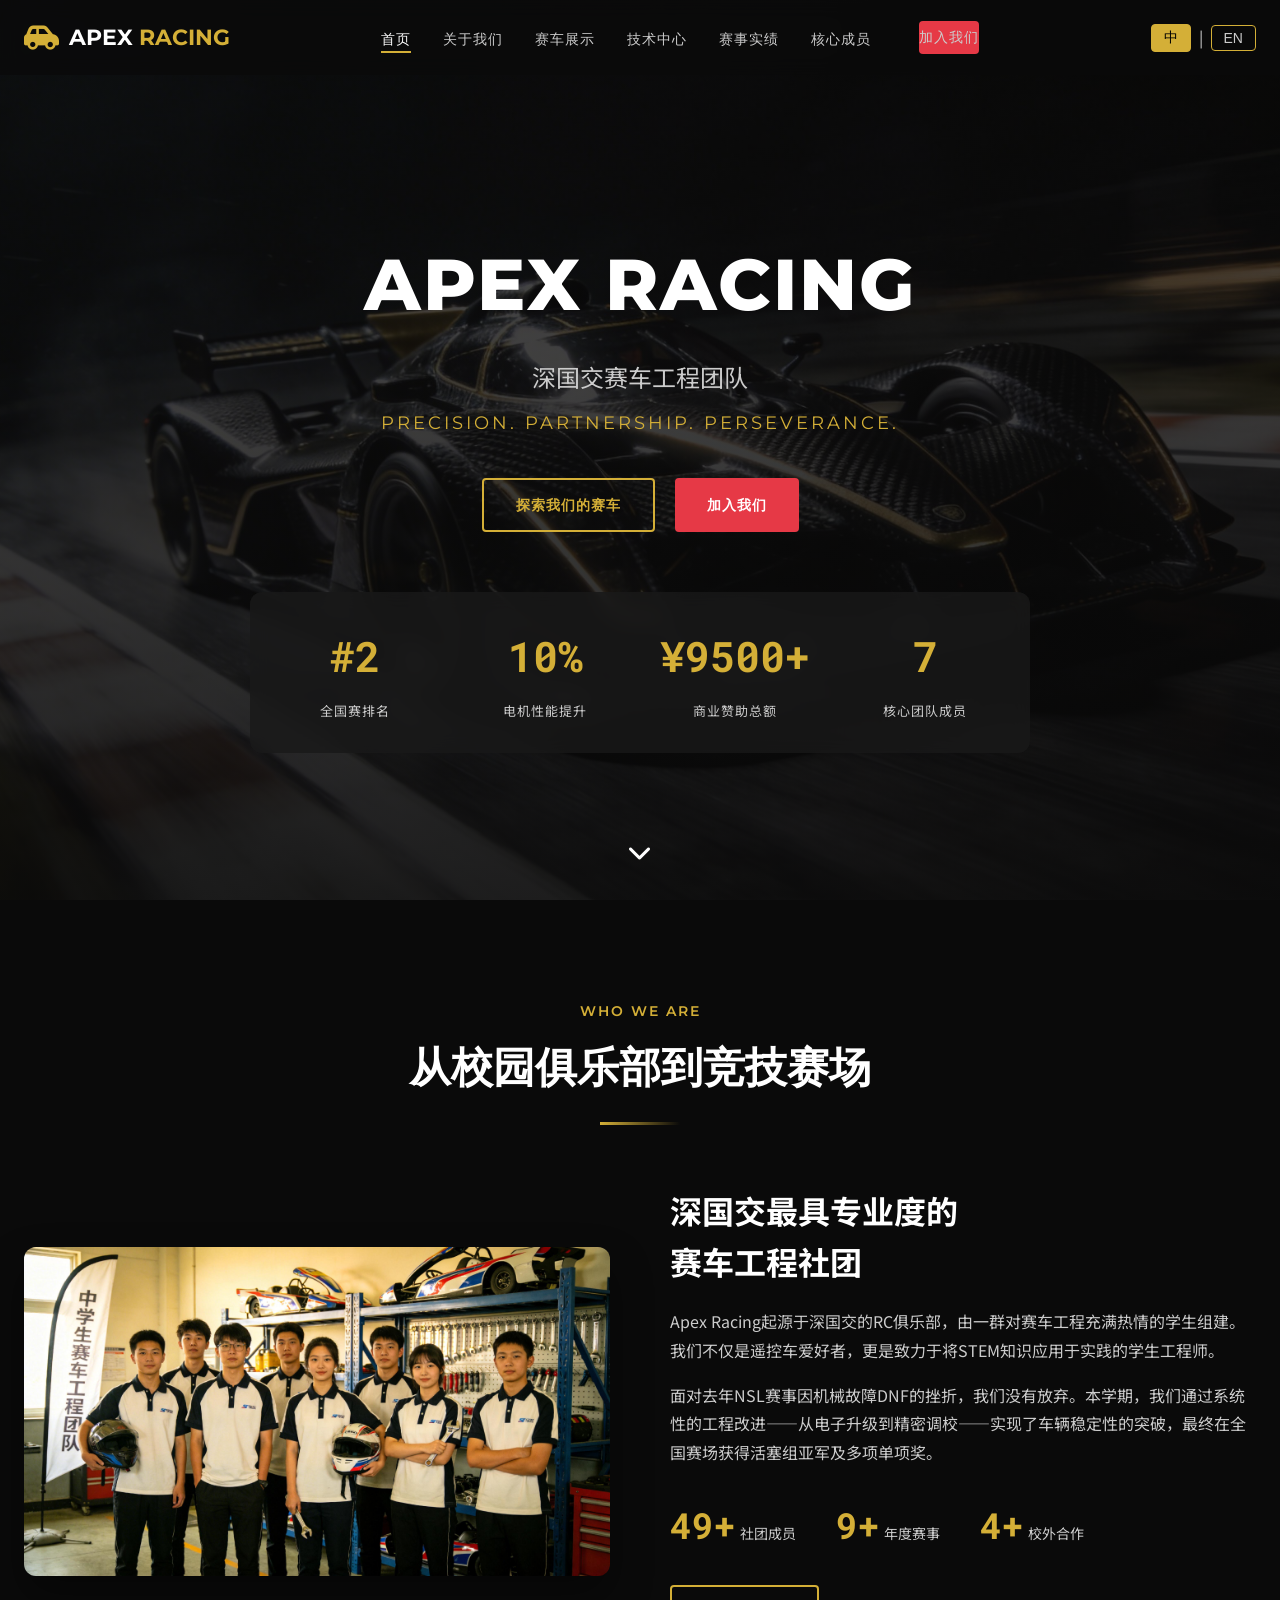
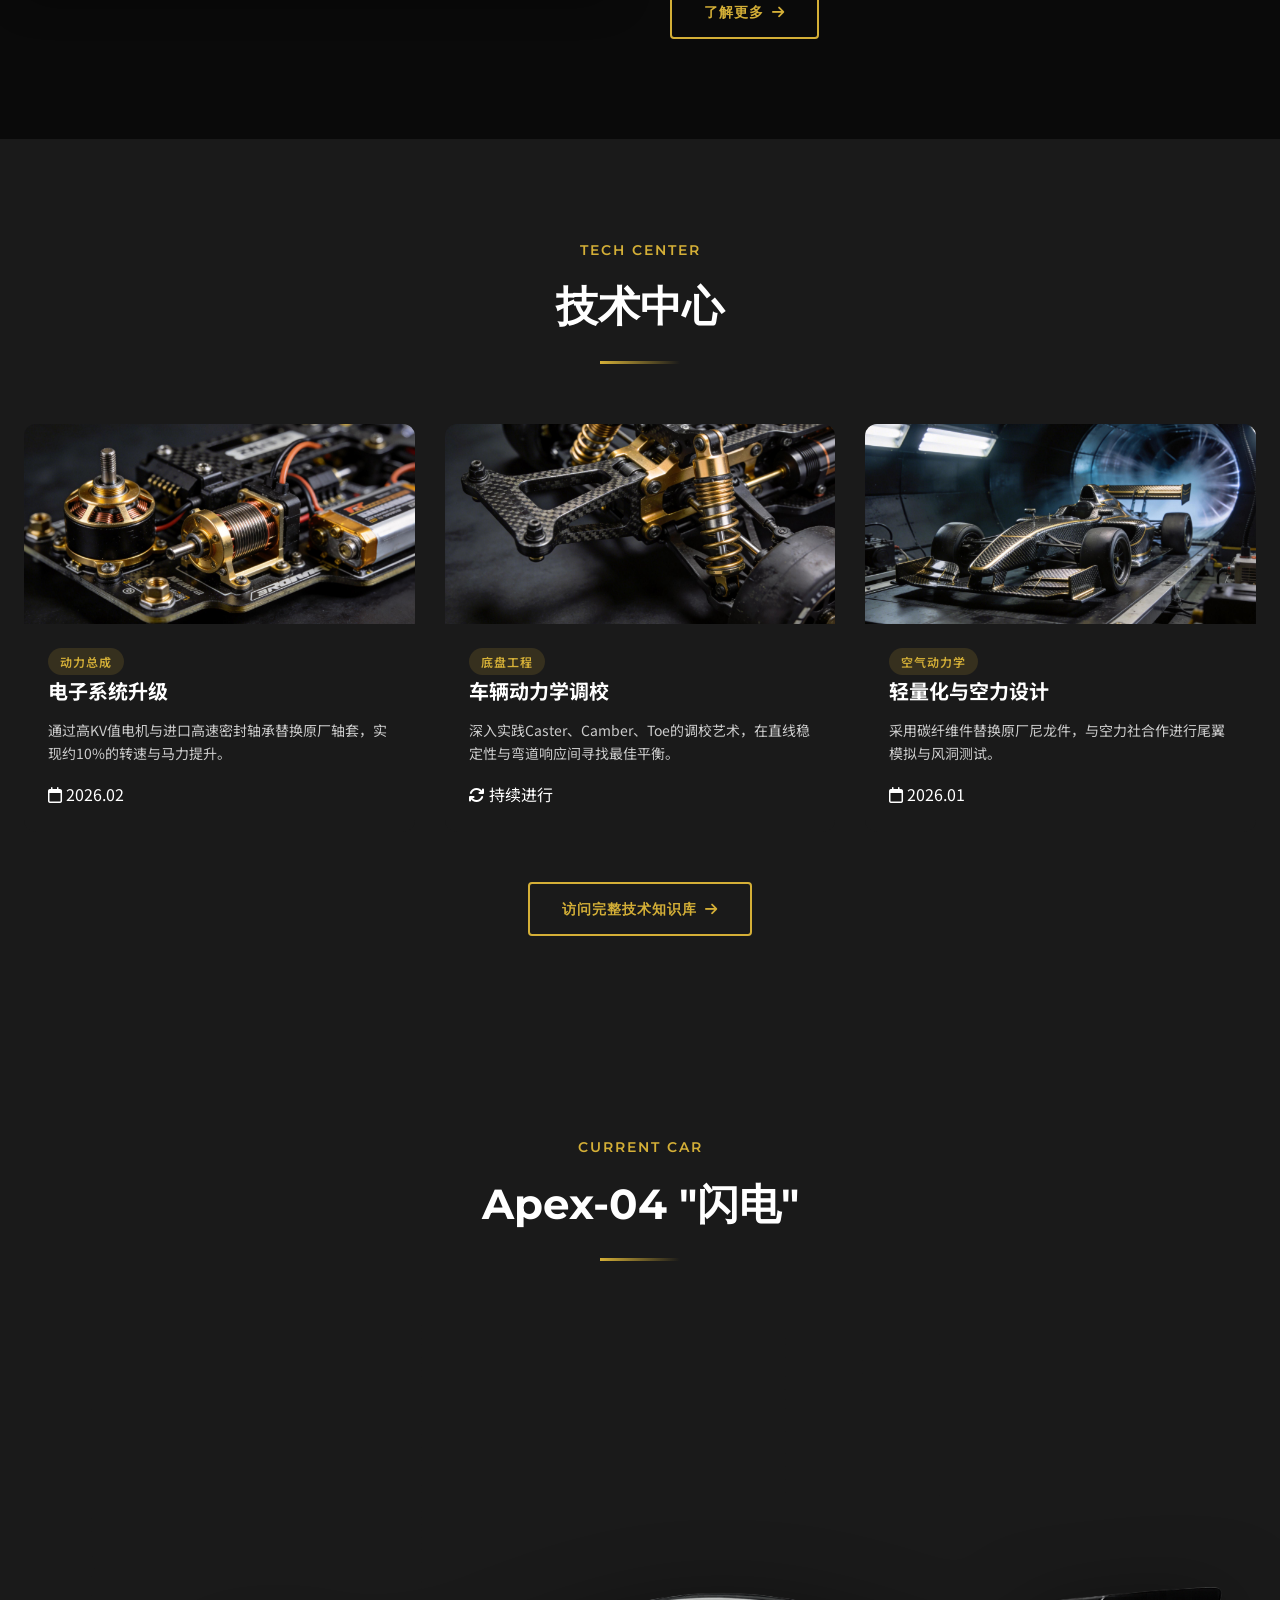
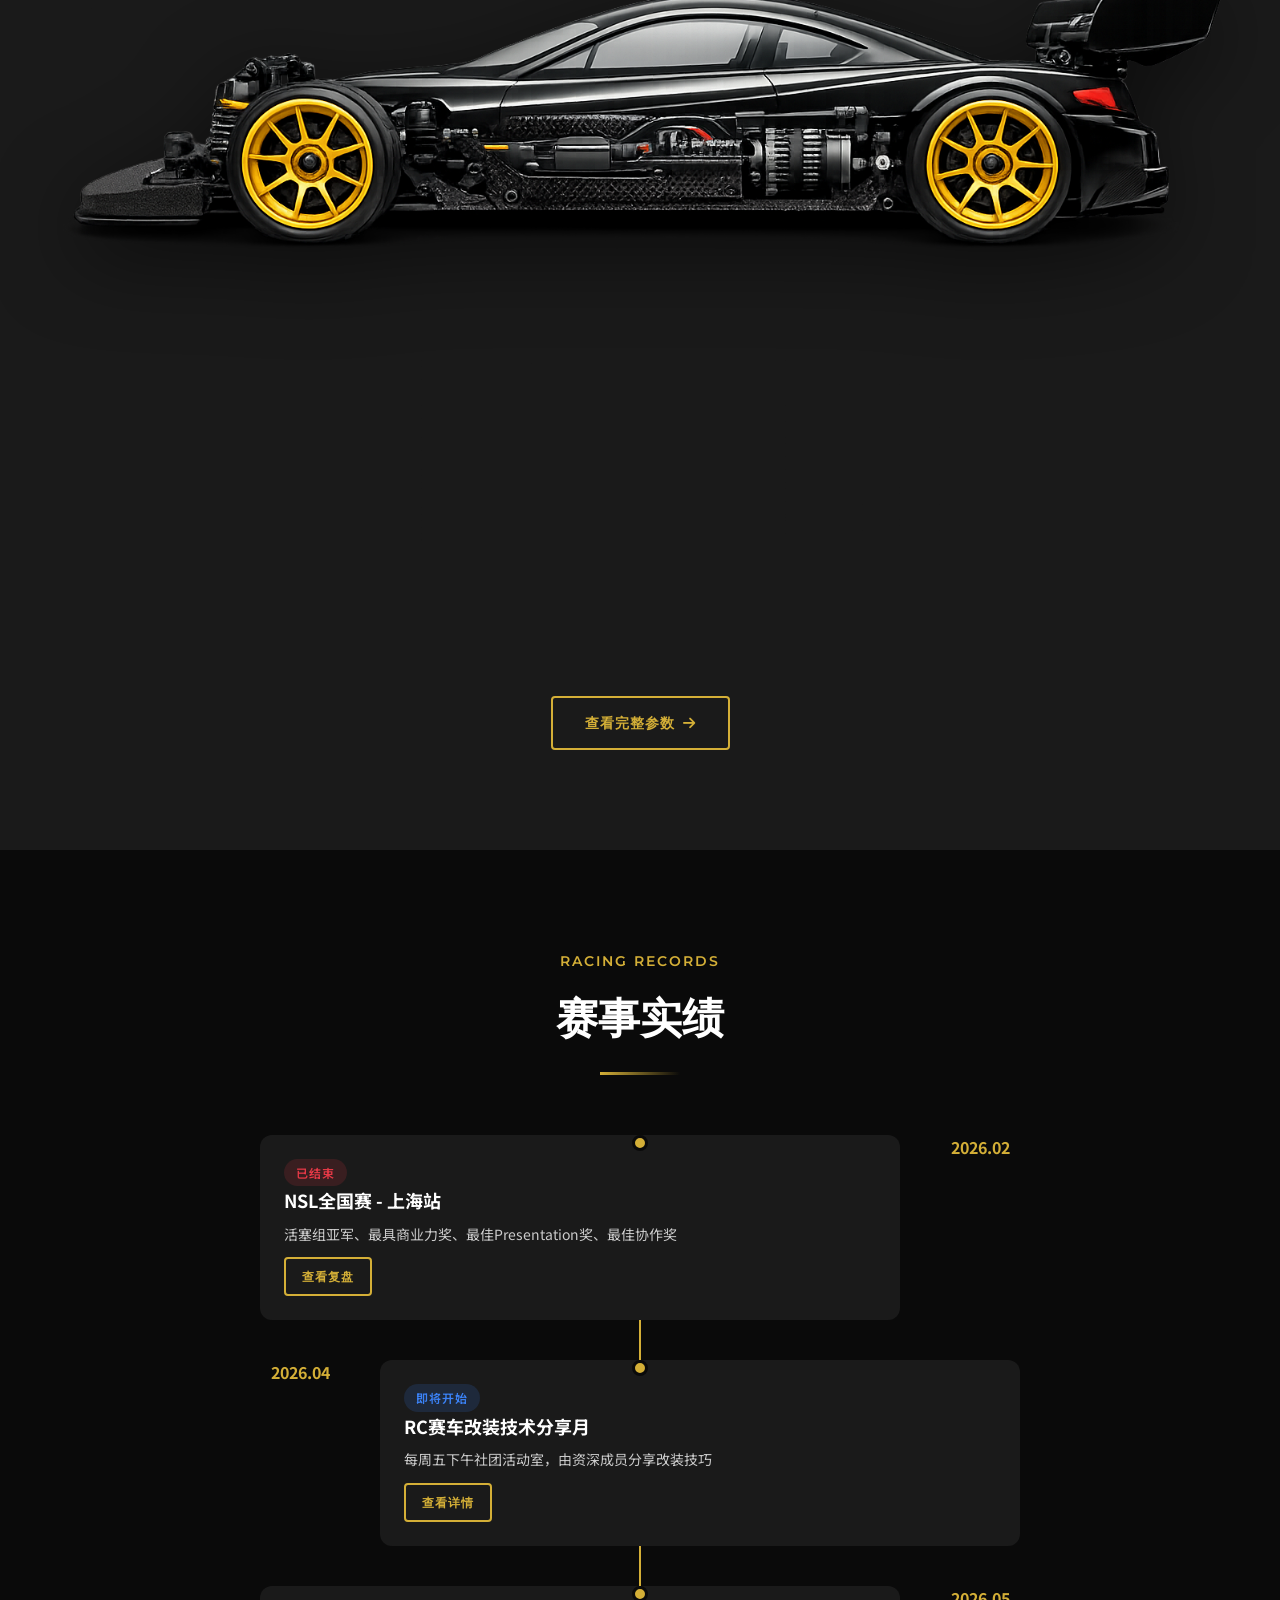
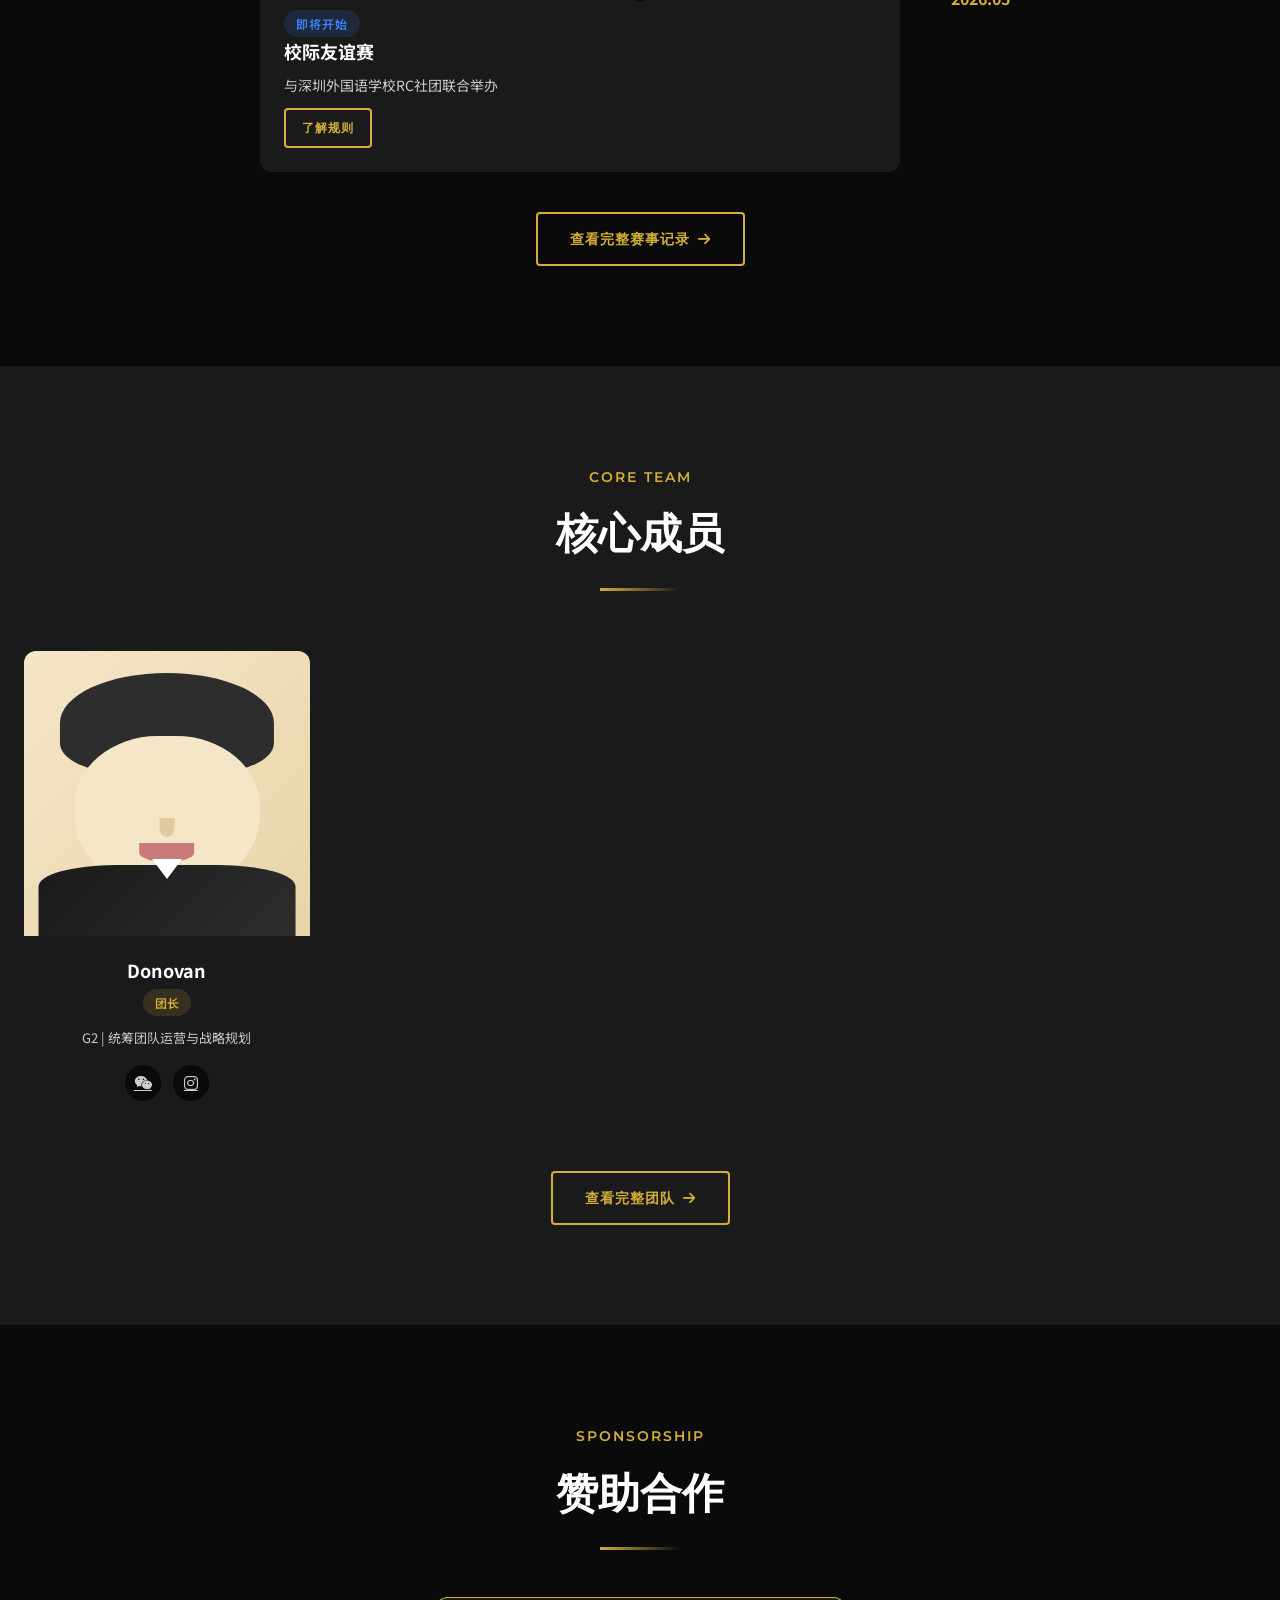
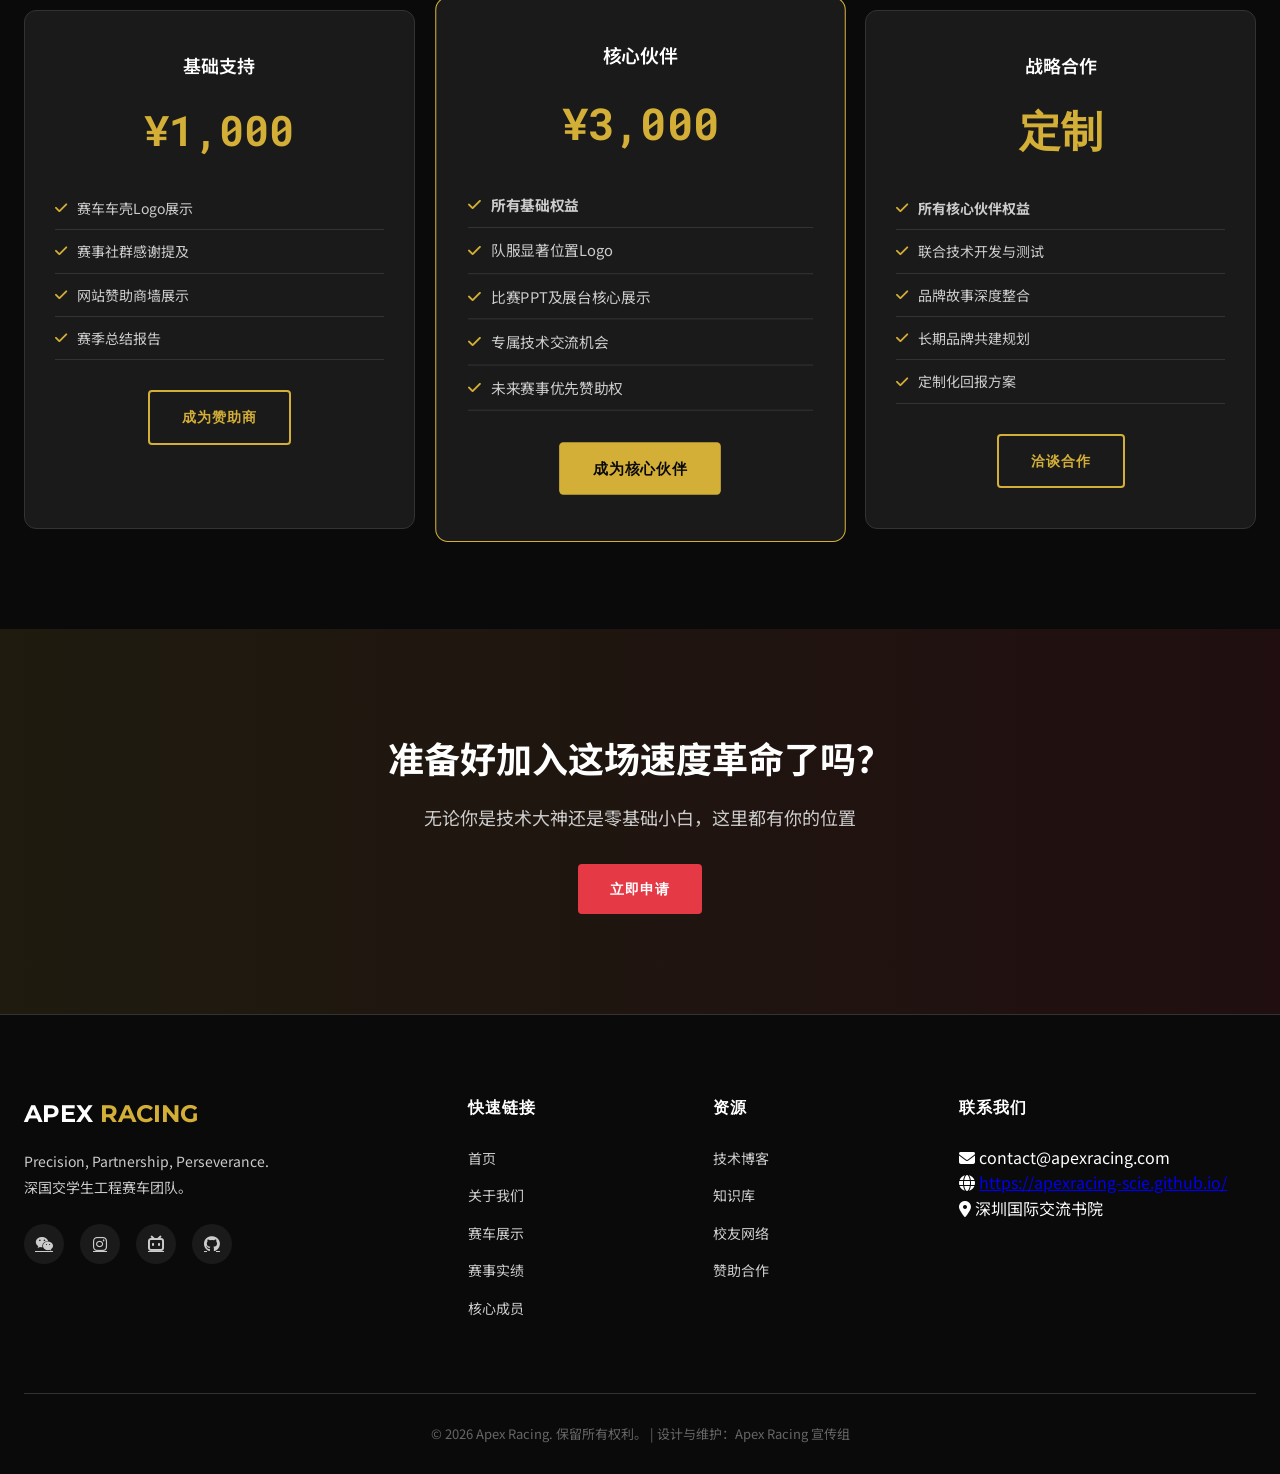
==== commit 7202a1ca: "feat: 添加双语支持基础框架（i18n.js + 语言文件）" ====
--- a/index.html
+++ b/index.html
@@ -744,13 +744,13 @@
                 <span class="logo-text">APEX <span>RACING</span></span>
             </a>
             <ul class="nav-links">
-                <li><a href="index.html" class="active">首页</a></li>
-                <li><a href="about.html">关于我们</a></li>
-                <li><a href="cars/apex-04.html">赛车展示</a></li>
-                <li><a href="tech/index.html">技术中心</a></li>
-                <li><a href="racing/index.html">赛事实绩</a></li>
-                <li><a href="team.html">核心成员</a></li>
-                <li><a href="join.html" class="btn btn-primary nav-cta">加入我们</a></li>
+                <li><a href="index.html" class="active" data-i18n="nav.home">首页</a></li>
+                <li><a href="about.html" data-i18n="nav.about">关于我们</a></li>
+                <li><a href="cars/apex-04.html" data-i18n="nav.cars">赛车展示</a></li>
+                <li><a href="tech/index.html" data-i18n="nav.tech">技术中心</a></li>
+                <li><a href="racing/index.html" data-i18n="nav.racing">赛事实绩</a></li>
+                <li><a href="team.html" data-i18n="nav.team">核心成员</a></li>
+                <li><a href="join.html" class="btn btn-primary nav-cta" data-i18n="nav.join">加入我们</a></li>
             </ul>
             <button class="mobile-menu-btn">
                 <i class="fas fa-bars"></i>
@@ -785,7 +785,7 @@
             <div class="hero-stats">
                 <div class="hero-stat-item">
                     <span class="hero-stat-number" data-counter data-target="2" data-prefix="#">#2</span>
-                    <span class="hero-stat-label">全国赛小组排名</span>
+                    <span class="hero-stat-label" data-i18n="stats.national_rank">全国赛排名</span>
                 </div>
                 <div class="hero-stat-item">
                     <span class="hero-stat-number" data-counter data-target="10" data-suffix="%">10%</span>
@@ -1129,6 +1129,7 @@
     </footer>
 
     <!-- Scripts -->
+    <script src="js/i18n.js"></script>
     <script src="js/main.js"></script>
 </body>
 </html>
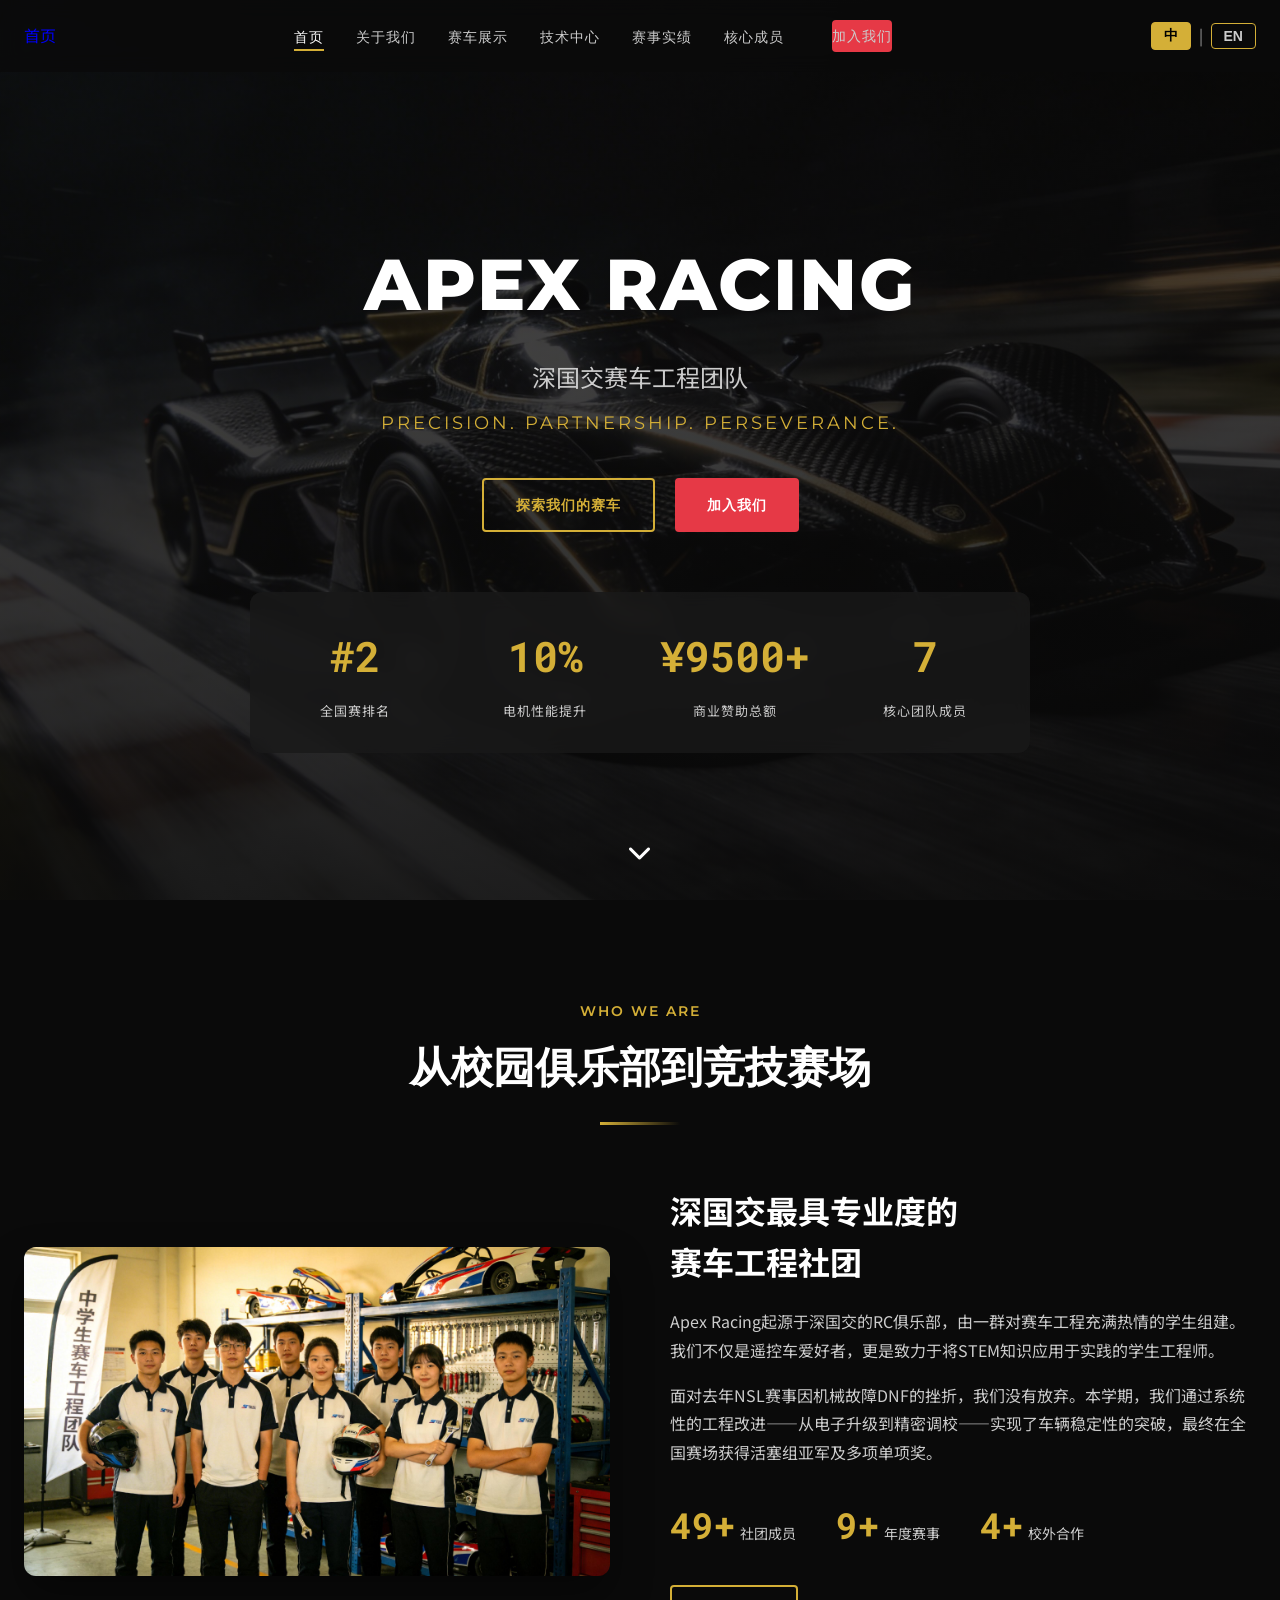
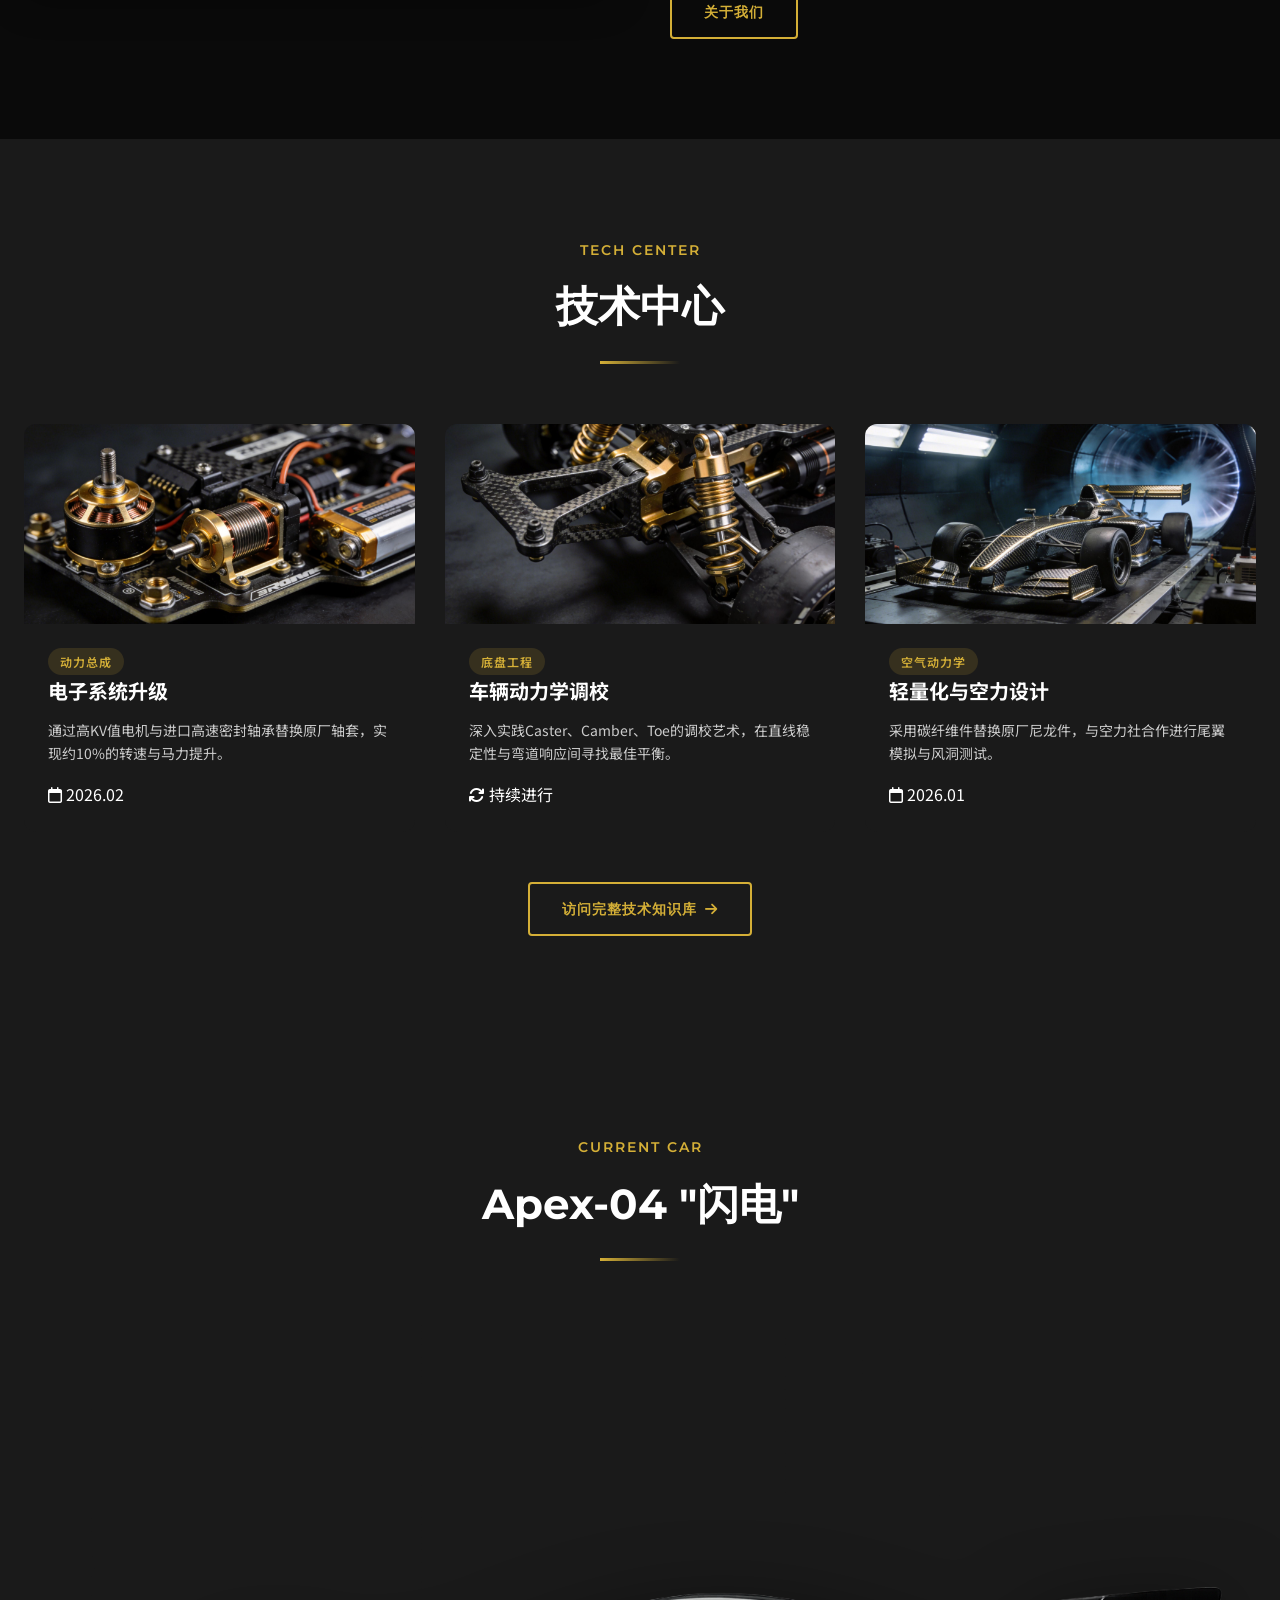
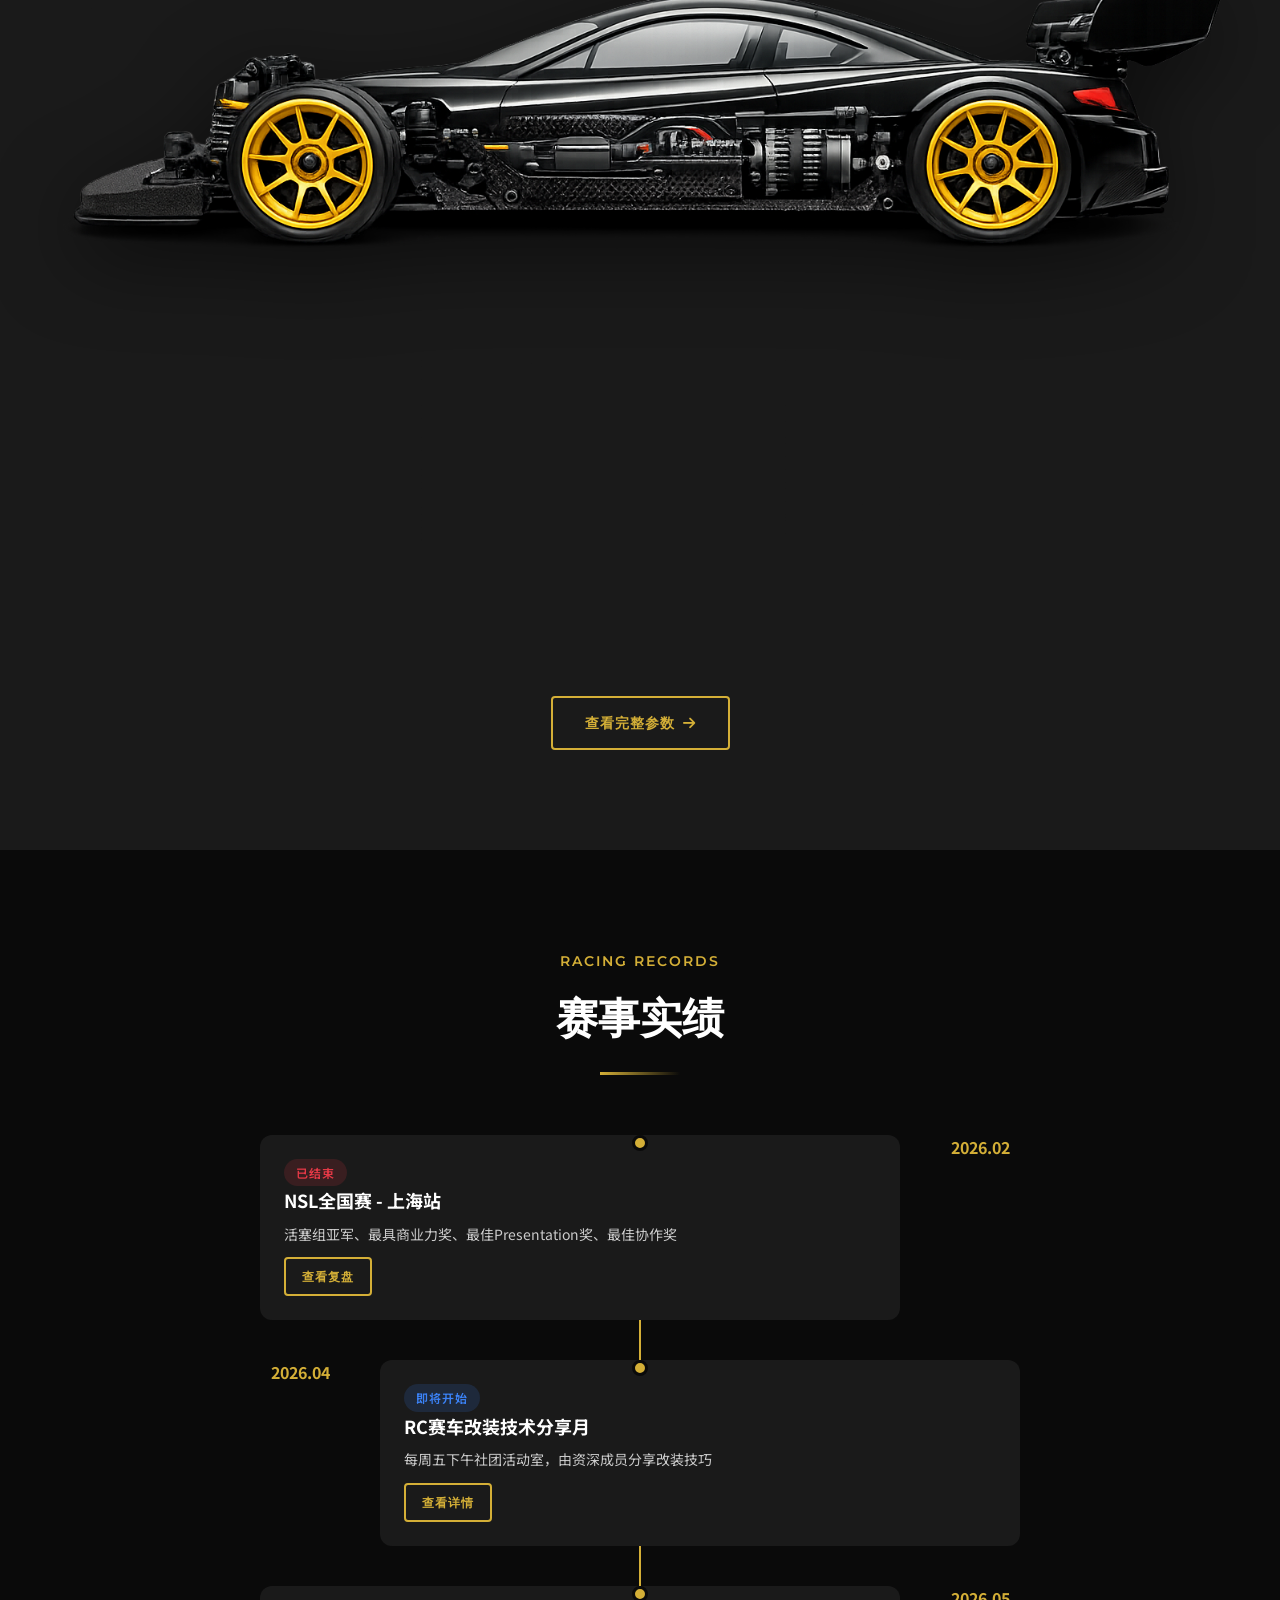
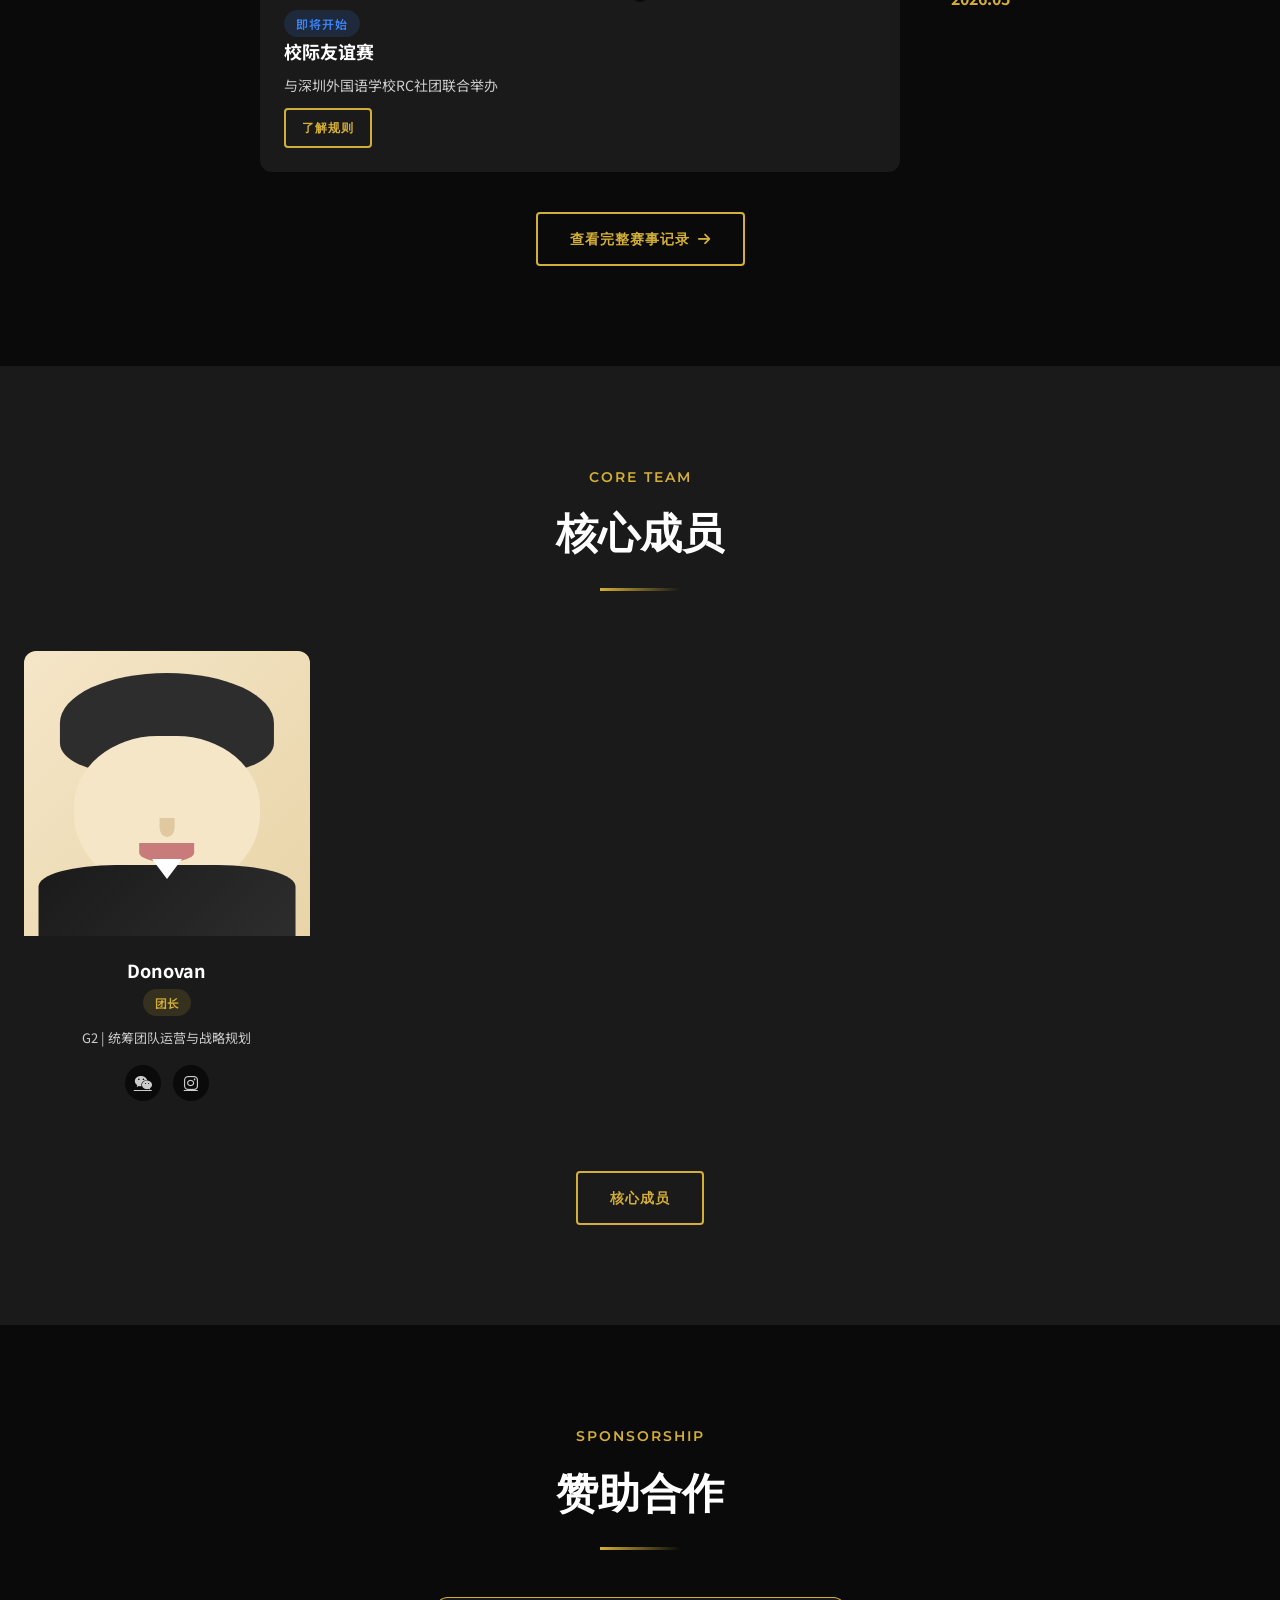
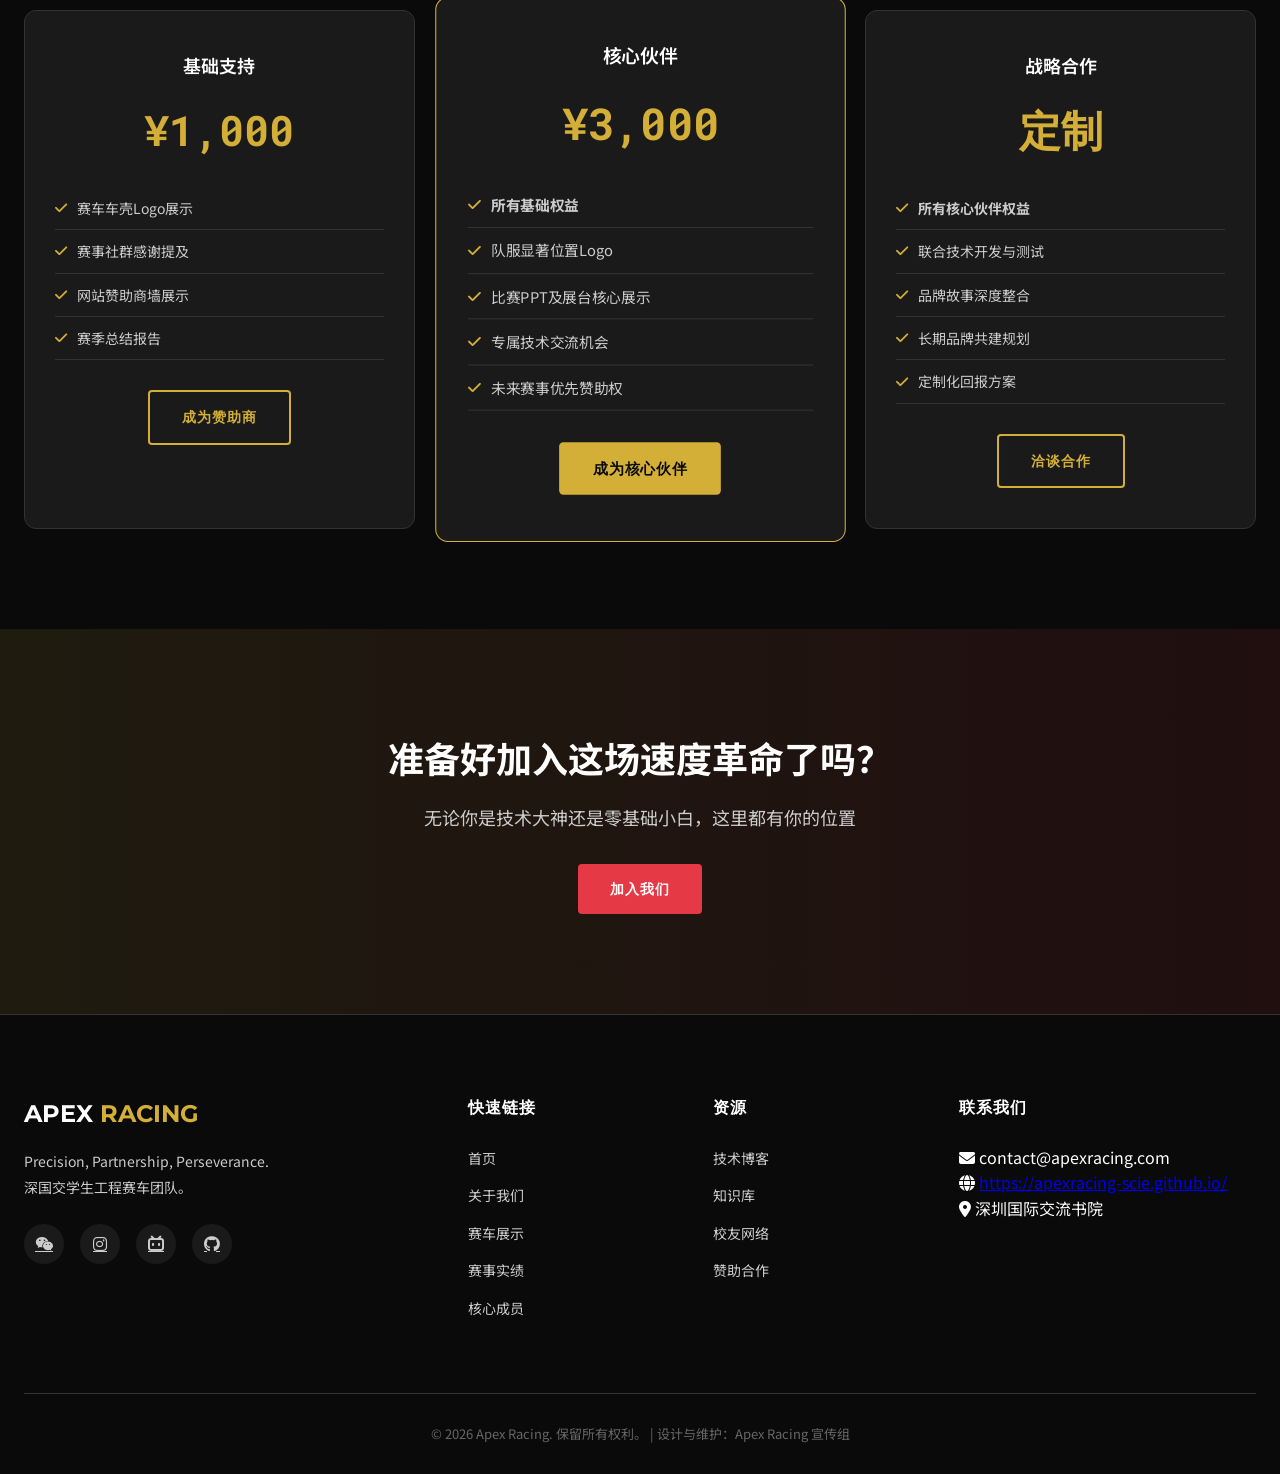
==== commit ed16f0fa: "feat: 完成全站双语支持 - 完善 i18n.json 翻译文件（中英文完整对照） - 增强 i18n.js 自动翻译功能 - 所有页面添加语言切换支持 - 导航栏添加 data-i18n 属性" ====
--- a/index.html
+++ b/index.html
@@ -739,18 +739,18 @@
     <!-- 导航栏 -->
     <nav class="navbar">
         <div class="container">
-            <a href="index.html" class="logo">
+            <a href="index.html" data-i18n="nav.home" class="logo">
                 <i class="fas fa-car-side logo-icon"></i>
                 <span class="logo-text">APEX <span>RACING</span></span>
             </a>
             <ul class="nav-links">
-                <li><a href="index.html" class="active" data-i18n="nav.home">首页</a></li>
-                <li><a href="about.html" data-i18n="nav.about">关于我们</a></li>
+                <li><a href="index.html" data-i18n="nav.home" class="active" data-i18n="nav.home">首页</a></li>
+                <li><a href="about.html" data-i18n="nav.about" data-i18n="nav.about">关于我们</a></li>
                 <li><a href="cars/apex-04.html" data-i18n="nav.cars">赛车展示</a></li>
                 <li><a href="tech/index.html" data-i18n="nav.tech">技术中心</a></li>
                 <li><a href="racing/index.html" data-i18n="nav.racing">赛事实绩</a></li>
-                <li><a href="team.html" data-i18n="nav.team">核心成员</a></li>
-                <li><a href="join.html" class="btn btn-primary nav-cta" data-i18n="nav.join">加入我们</a></li>
+                <li><a href="team.html" data-i18n="nav.team" data-i18n="nav.team">核心成员</a></li>
+                <li><a href="join.html" data-i18n="nav.join" class="btn btn-primary nav-cta" data-i18n="nav.join">加入我们</a></li>
             </ul>
             <button class="mobile-menu-btn">
                 <i class="fas fa-bars"></i>
@@ -763,13 +763,13 @@
         <button class="mobile-menu-close">
             <i class="fas fa-times"></i>
         </button>
-        <a href="index.html">首页</a>
-        <a href="about.html">关于我们</a>
+        <a href="index.html" data-i18n="nav.home">首页</a>
+        <a href="about.html" data-i18n="nav.about">关于我们</a>
         <a href="cars/apex-04.html">赛车展示</a>
         <a href="tech/index.html">技术中心</a>
         <a href="racing/index.html">赛事实绩</a>
-        <a href="team.html">核心成员</a>
-        <a href="join.html">加入我们</a>
+        <a href="team.html" data-i18n="nav.team">核心成员</a>
+        <a href="join.html" data-i18n="nav.join">加入我们</a>
     </div>
 
     <!-- Hero区域 -->
@@ -780,7 +780,7 @@
             <p class="hero-tagline">Precision. Partnership. Perseverance.</p>
             <div class="hero-cta">
                 <a href="cars/apex-04.html" class="btn btn-outline">探索我们的赛车</a>
-                <a href="join.html" class="btn btn-primary">加入我们</a>
+                <a href="join.html" data-i18n="nav.join" class="btn btn-primary">加入我们</a>
             </div>
             <div class="hero-stats">
                 <div class="hero-stat-item">
@@ -836,7 +836,7 @@
                             <span class="about-stat-label">校外合作</span>
                         </div>
                     </div>
-                    <a href="about.html" class="btn btn-outline" style="margin-top: 30px;">了解更多 <i class="fas fa-arrow-right"></i></a>
+                    <a href="about.html" data-i18n="nav.about" class="btn btn-outline" style="margin-top: 30px;">了解更多 <i class="fas fa-arrow-right"></i></a>
                 </div>
             </div>
         </div>
@@ -1018,7 +1018,7 @@
                 </div>
             </div>
             <div style="text-align: center; margin-top: 50px;">
-                <a href="team.html" class="btn btn-outline">查看完整团队 <i class="fas fa-arrow-right"></i></a>
+                <a href="team.html" data-i18n="nav.team" class="btn btn-outline">查看完整团队 <i class="fas fa-arrow-right"></i></a>
             </div>
         </div>
     </section>
@@ -1077,7 +1077,7 @@
             <div class="reveal">
                 <h2>准备好加入这场速度革命了吗？</h2>
                 <p>无论你是技术大神还是零基础小白，这里都有你的位置</p>
-                <a href="join.html" class="btn btn-primary btn-lg">立即申请</a>
+                <a href="join.html" data-i18n="nav.join" class="btn btn-primary btn-lg">立即申请</a>
             </div>
         </div>
     </section>
@@ -1099,11 +1099,11 @@
                 <div class="footer-links-section">
                     <h4 class="footer-title">快速链接</h4>
                     <ul class="footer-links">
-                        <li><a href="index.html">首页</a></li>
-                        <li><a href="about.html">关于我们</a></li>
+                        <li><a href="index.html" data-i18n="nav.home">首页</a></li>
+                        <li><a href="about.html" data-i18n="nav.about">关于我们</a></li>
                         <li><a href="cars/apex-04.html">赛车展示</a></li>
                         <li><a href="racing/index.html">赛事实绩</a></li>
-                        <li><a href="team.html">核心成员</a></li>
+                        <li><a href="team.html" data-i18n="nav.team">核心成员</a></li>
                     </ul>
                 </div>
                 <div class="footer-links-section">
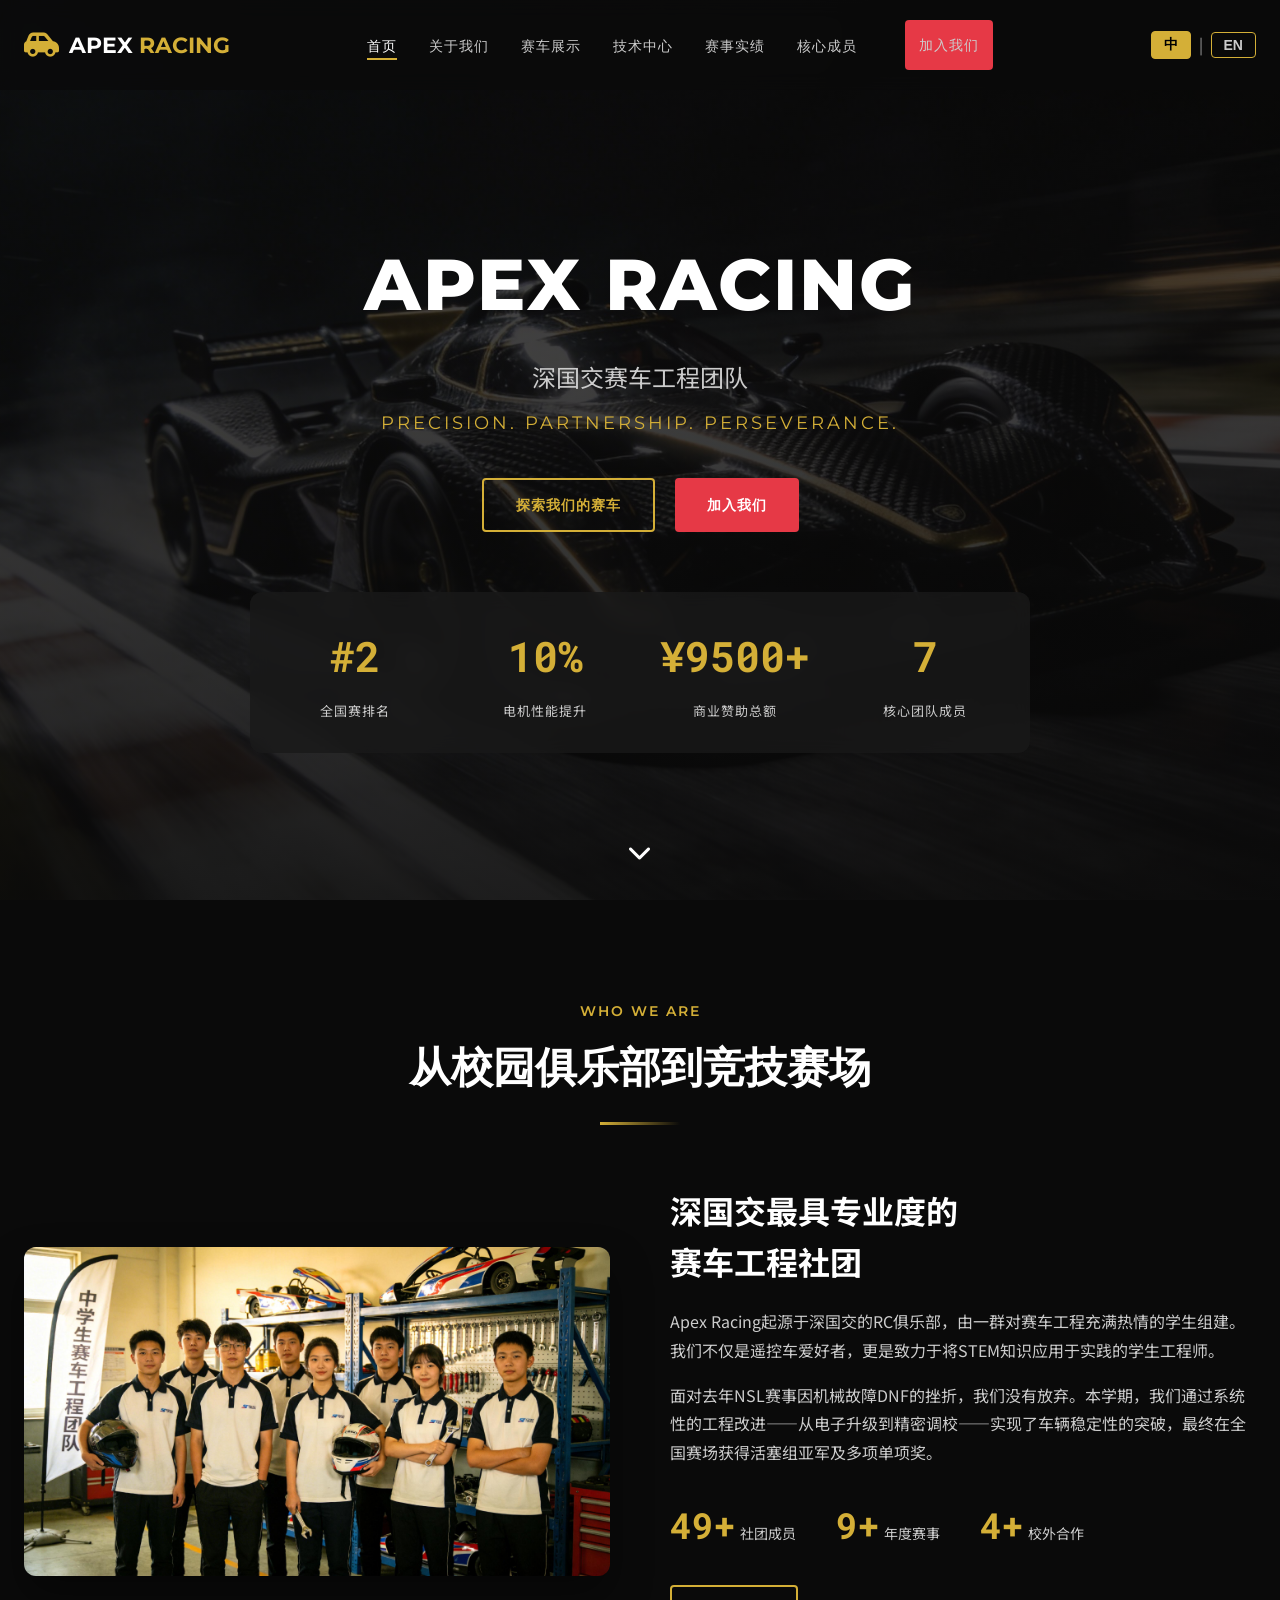
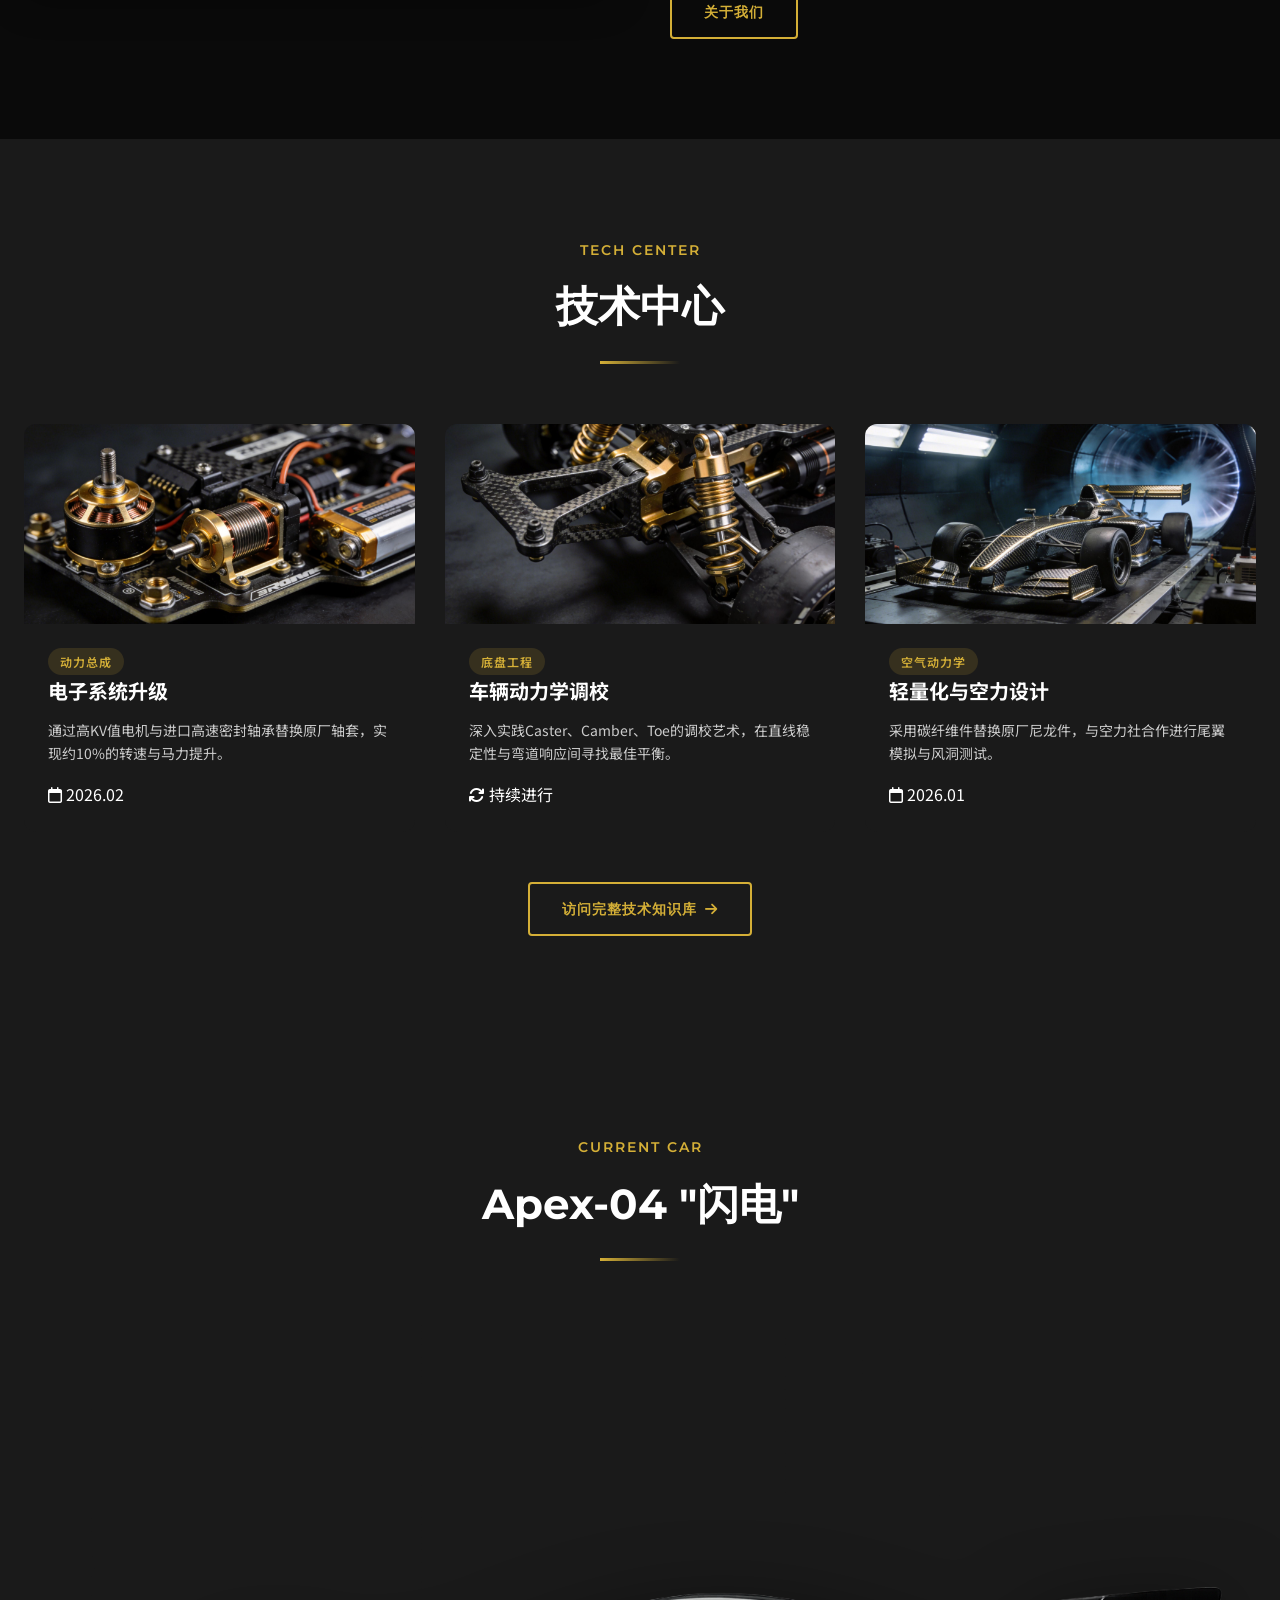
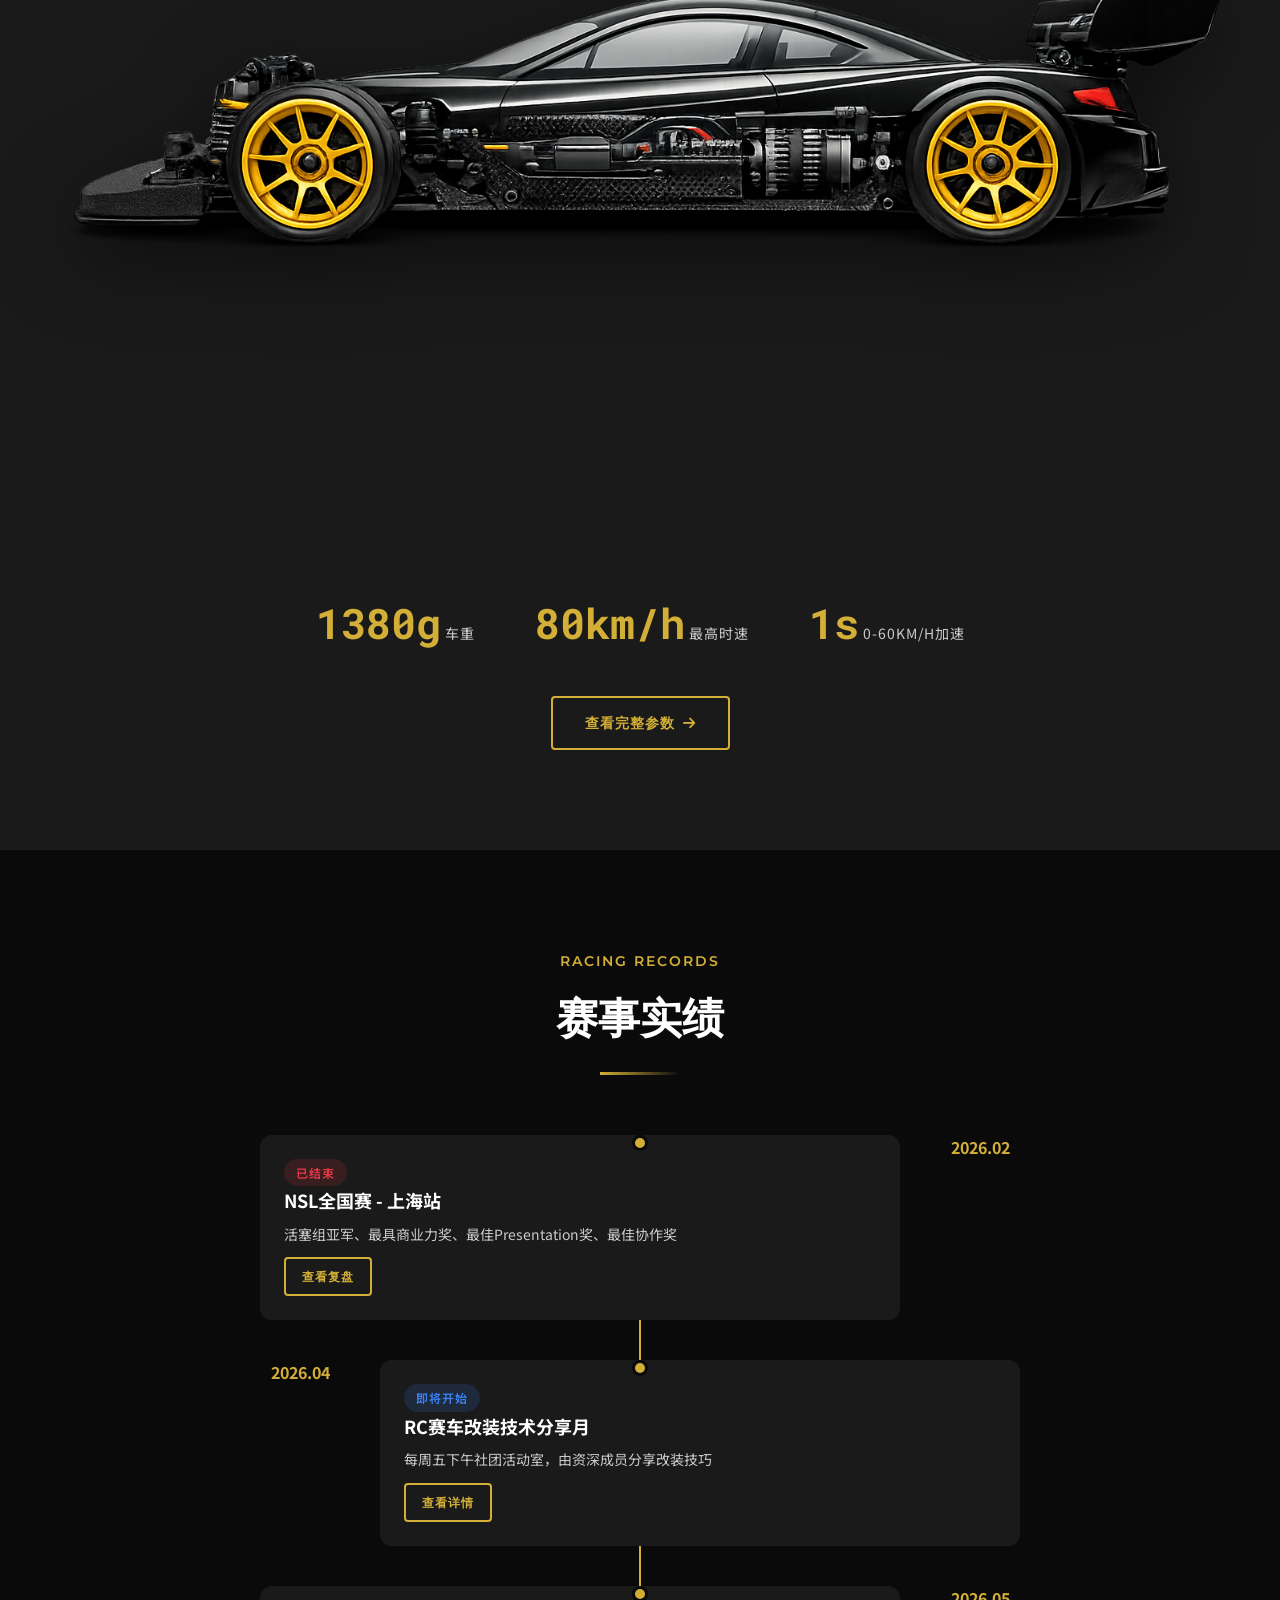
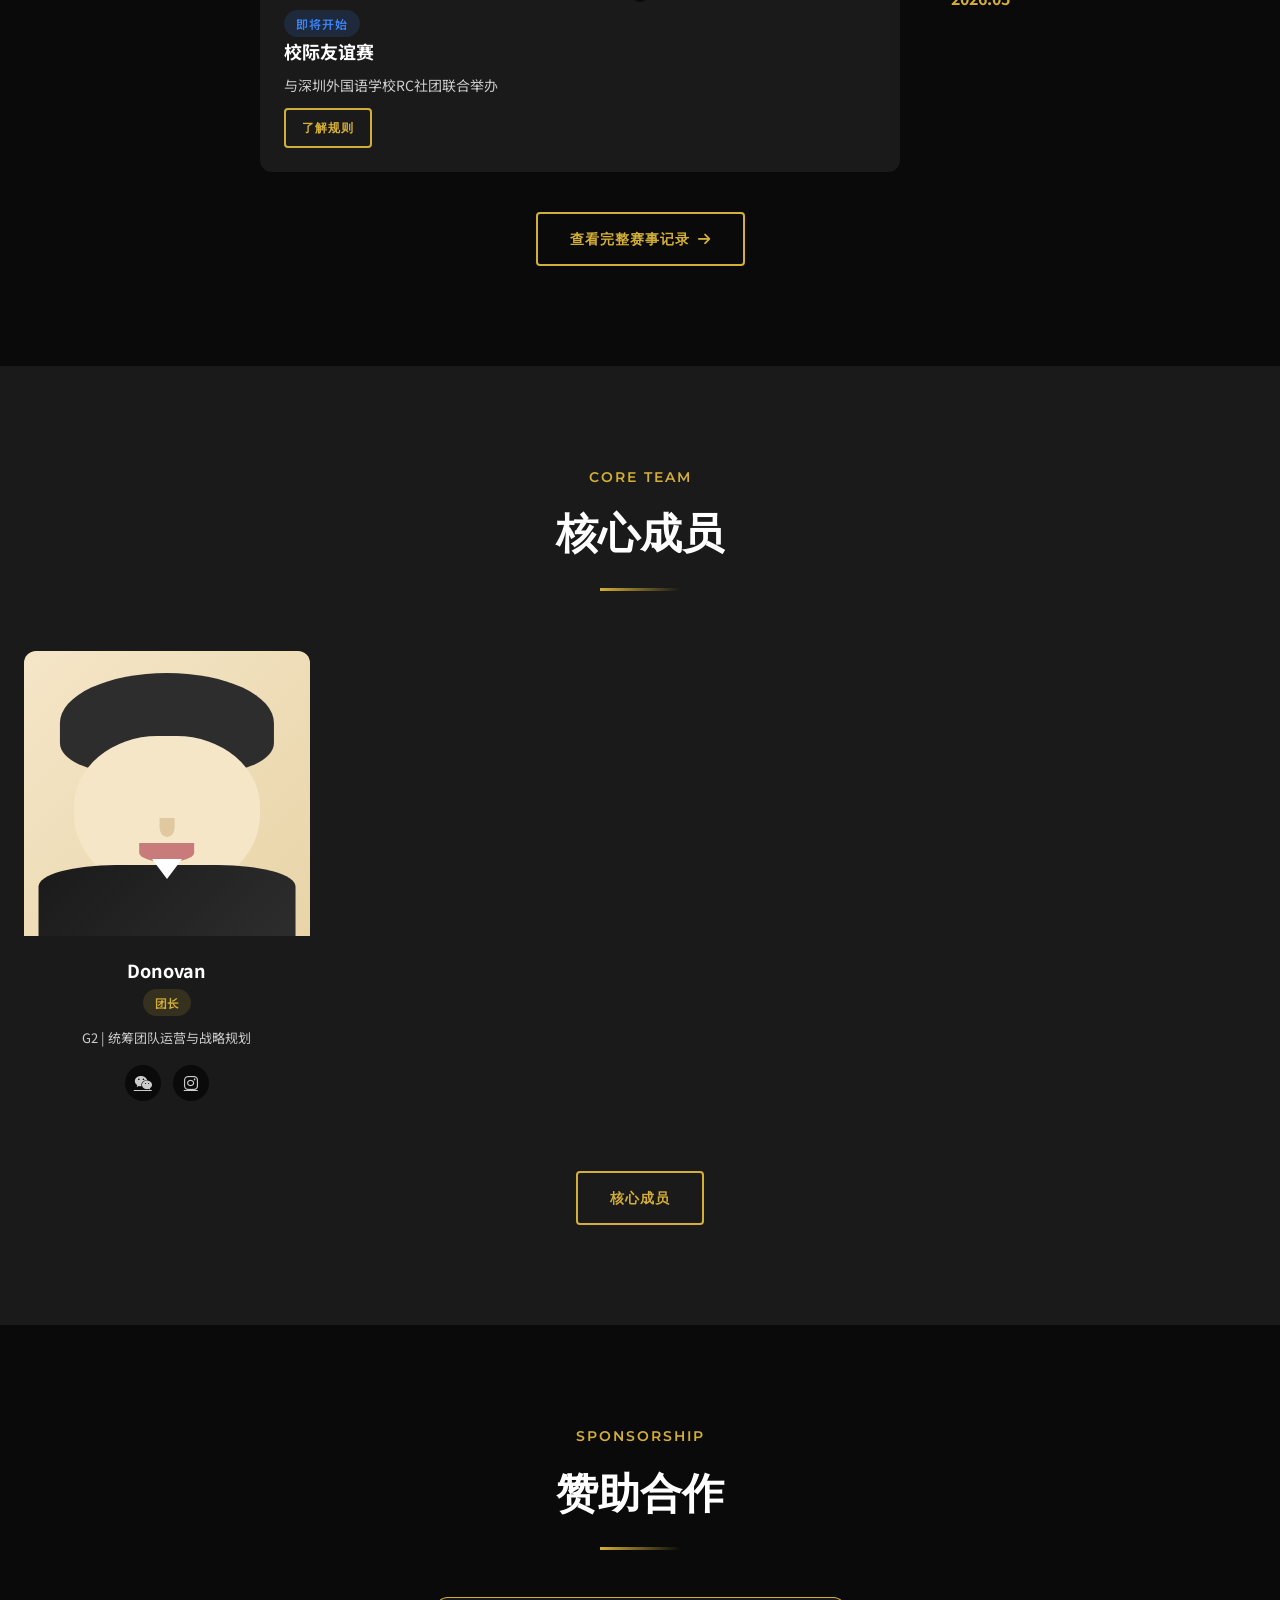
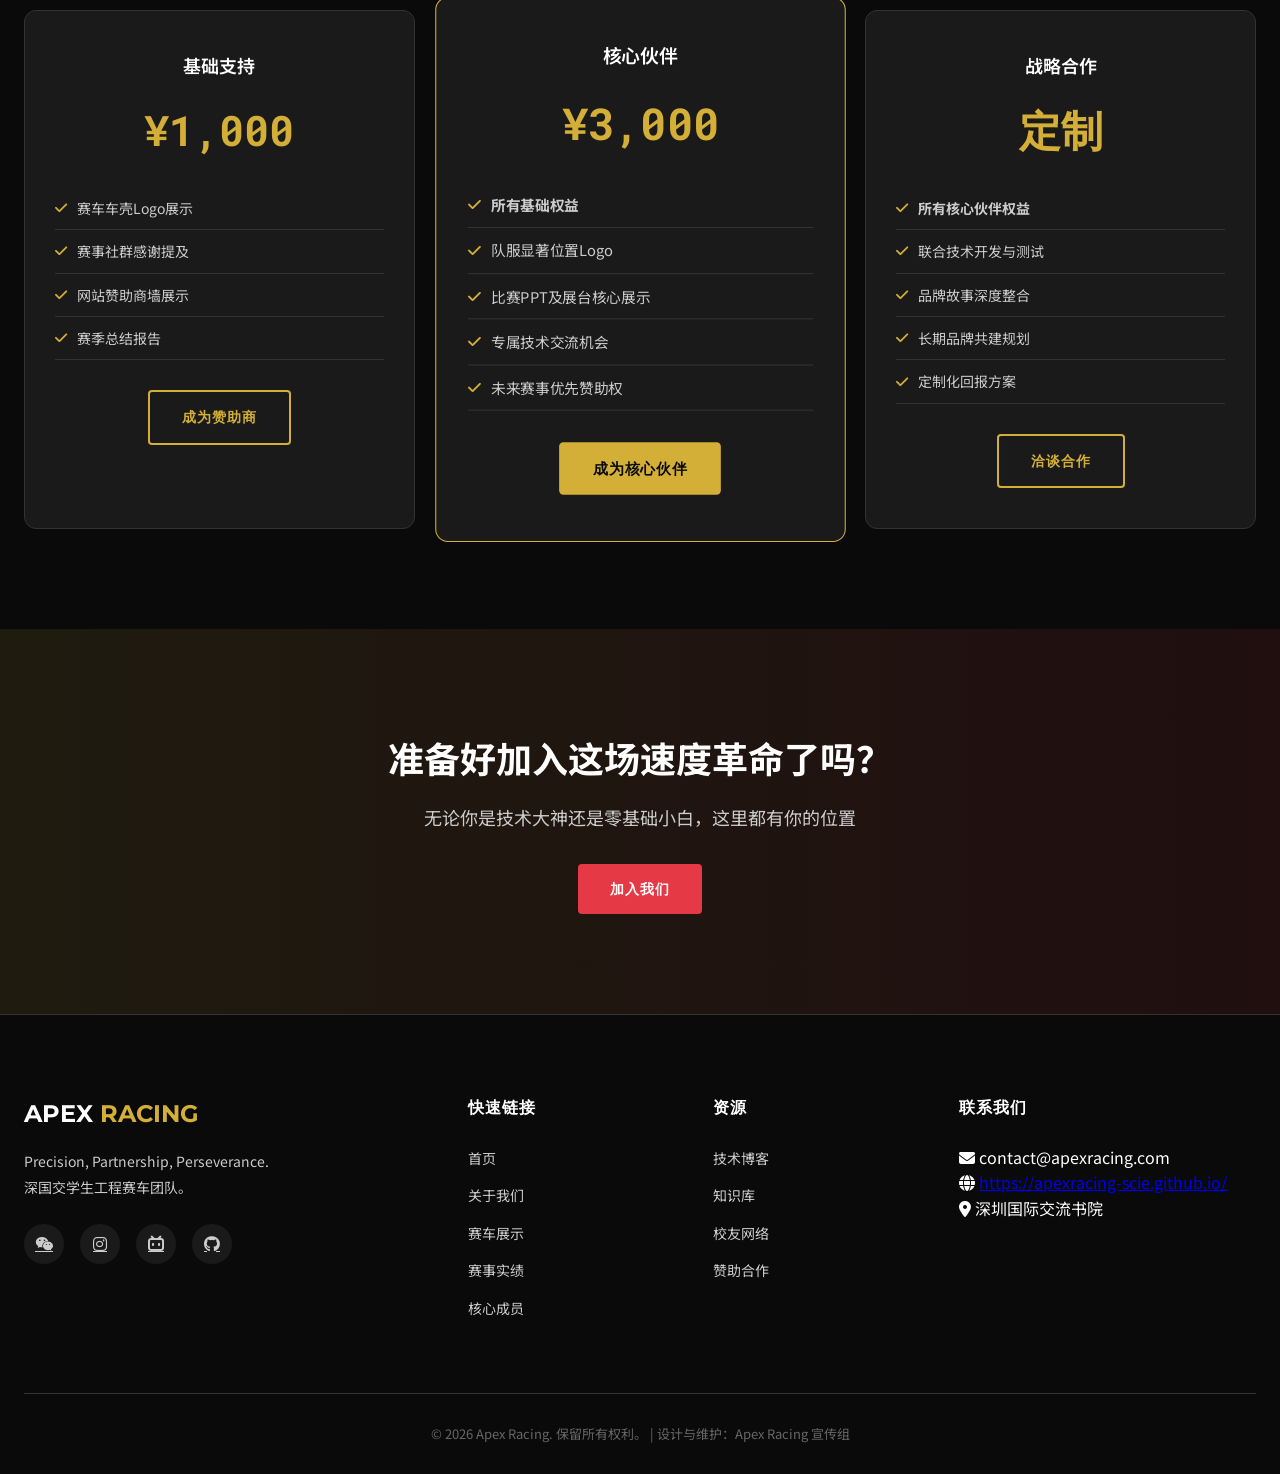
==== commit c321c81b: "fix: 修复Logo被错误替换为首页的问题" ====
--- a/index.html
+++ b/index.html
@@ -739,7 +739,7 @@
     <!-- 导航栏 -->
     <nav class="navbar">
         <div class="container">
-            <a href="index.html" data-i18n="nav.home" class="logo">
+            <a href="index.html" class="logo">
                 <i class="fas fa-car-side logo-icon"></i>
                 <span class="logo-text">APEX <span>RACING</span></span>
             </a>
--- a/css/style.css
+++ b/css/style.css
@@ -303,6 +303,7 @@
 
 .nav-cta {
     margin-left: 16px;
+    padding: 14px 14px !important;
 }
 
 /* 移动端菜单按钮 */
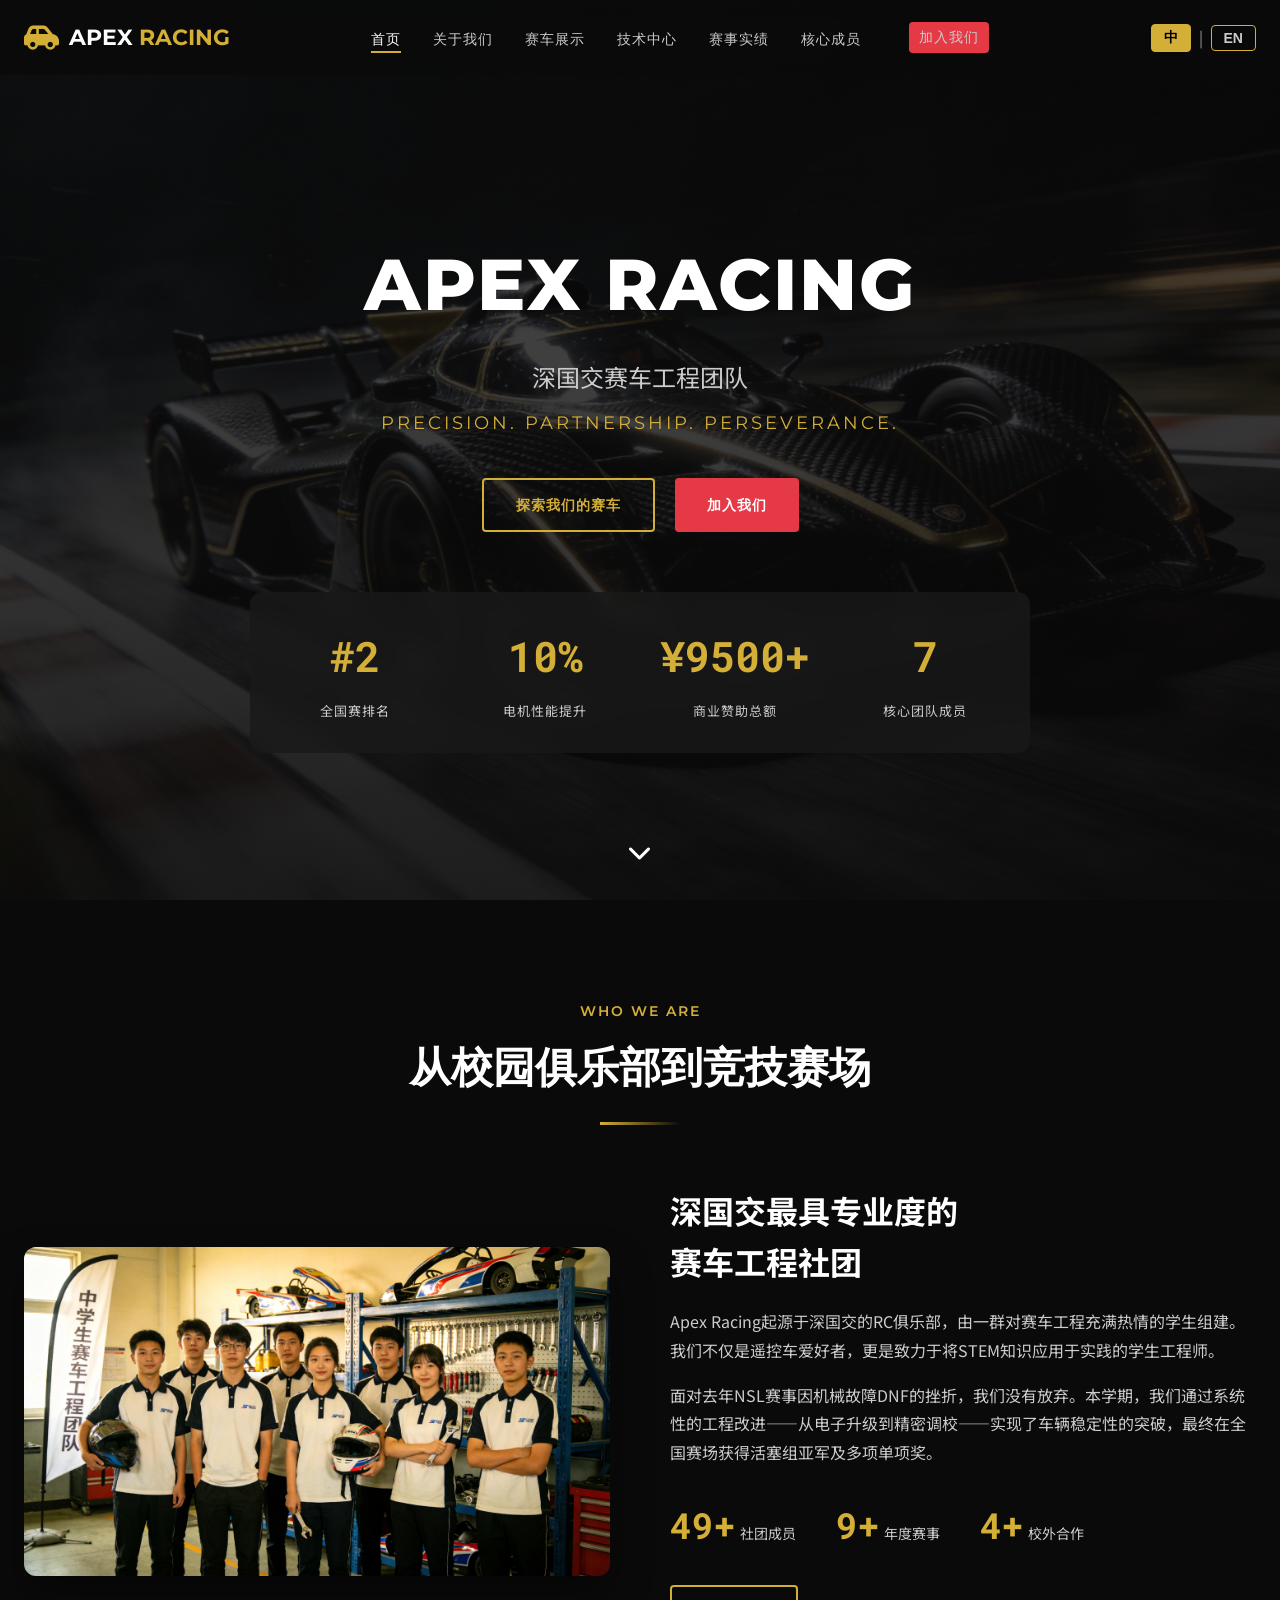
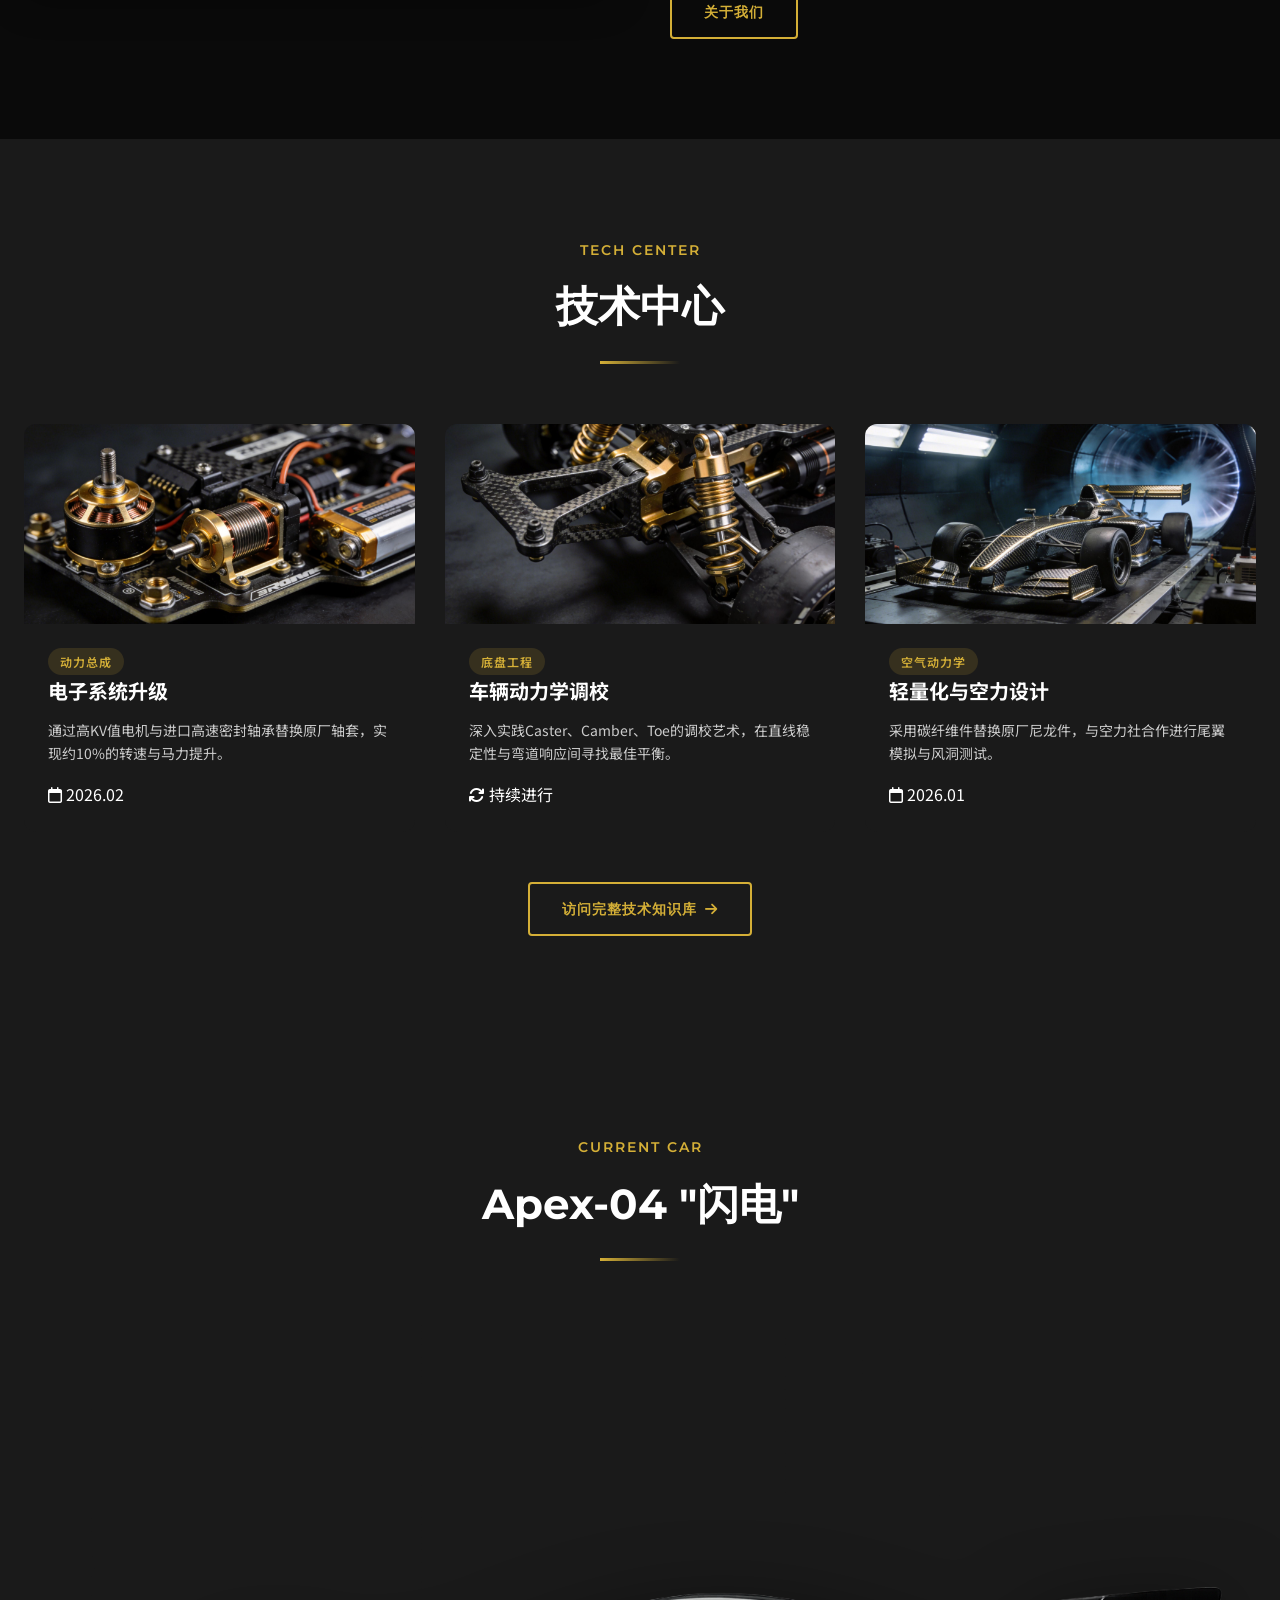
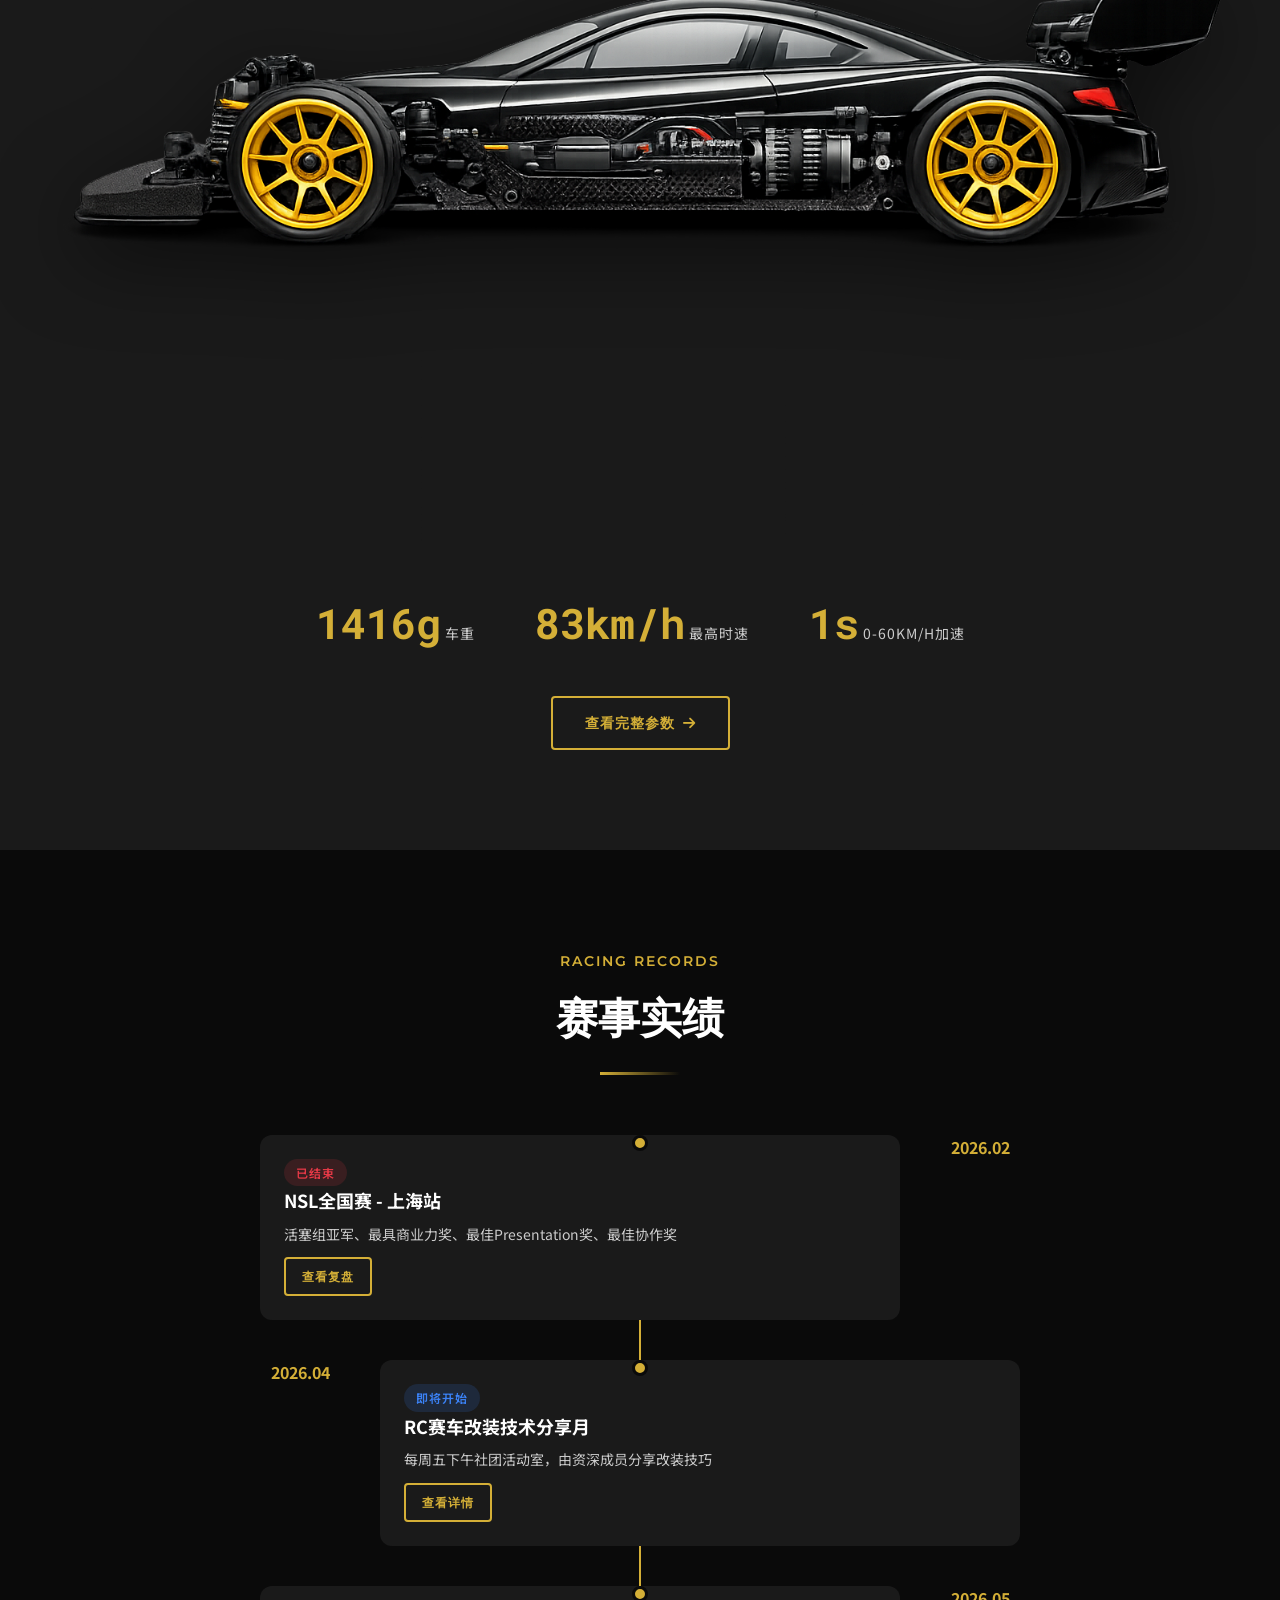
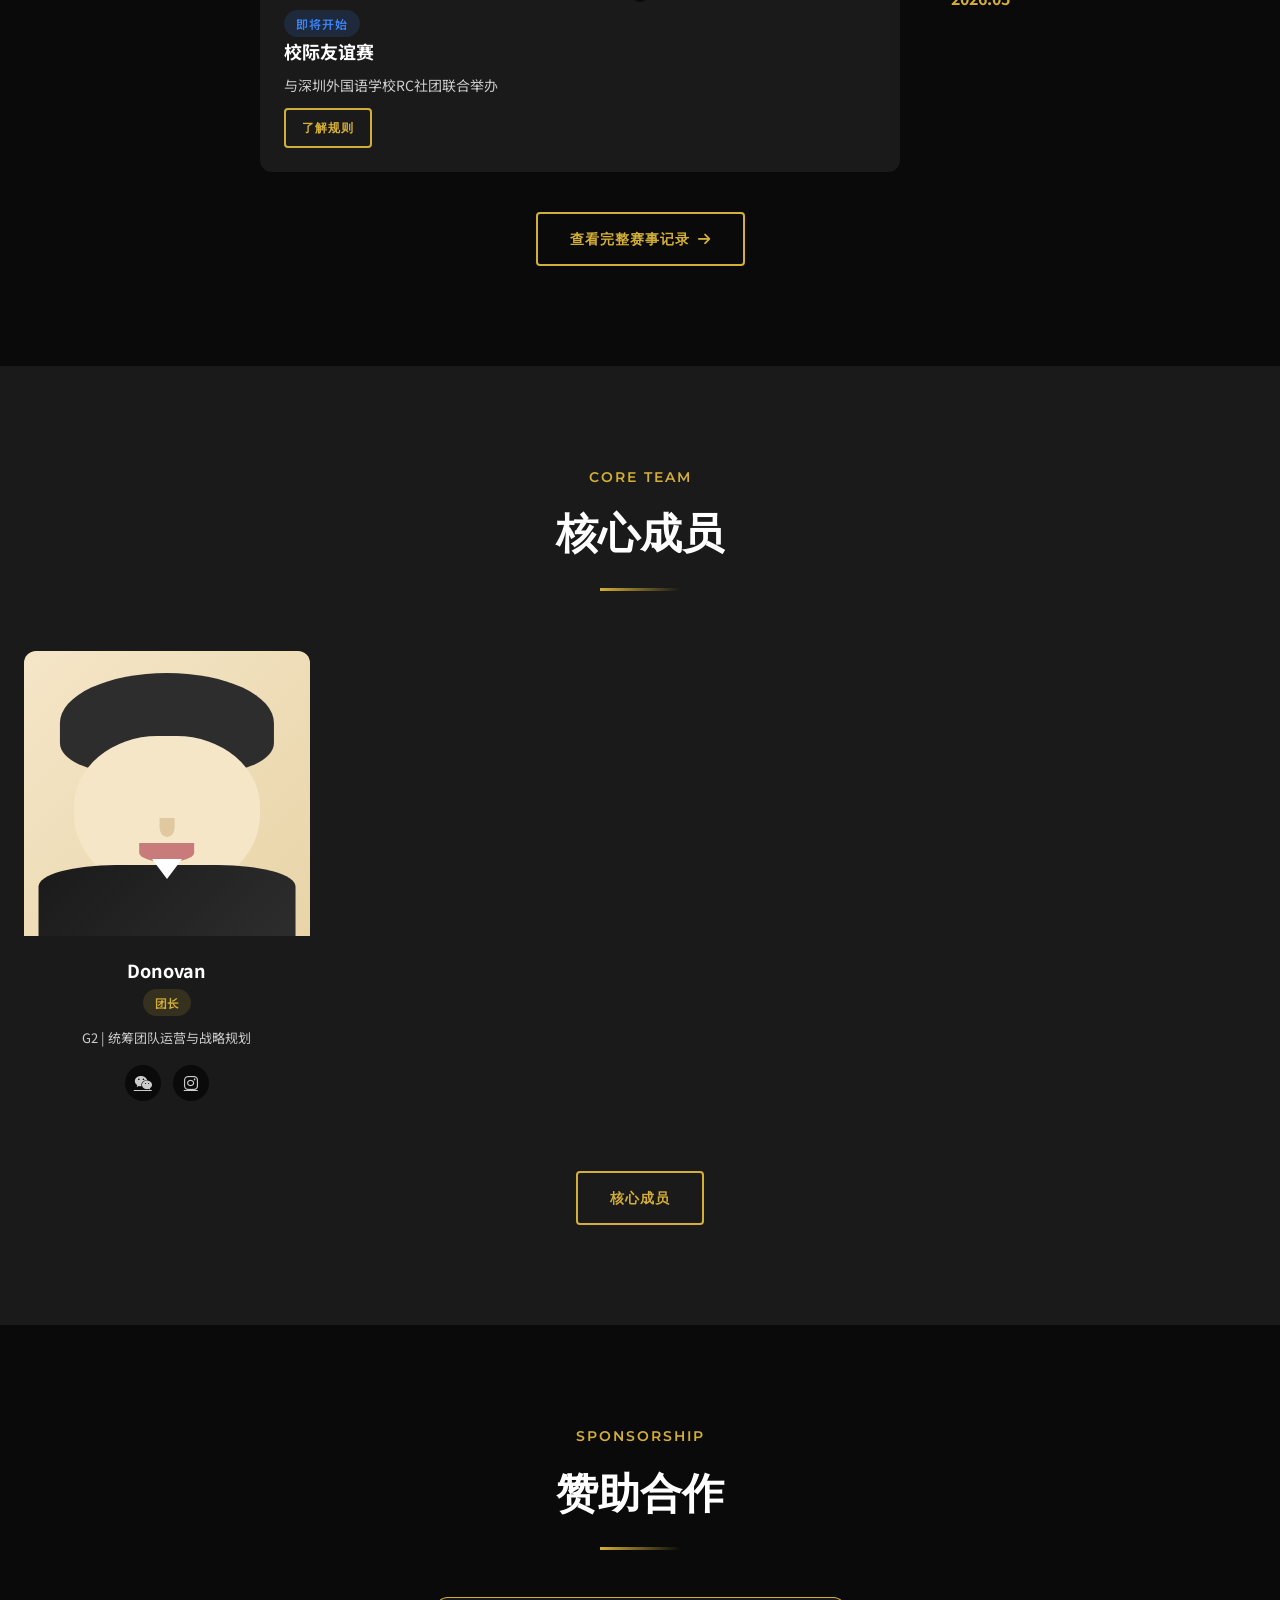
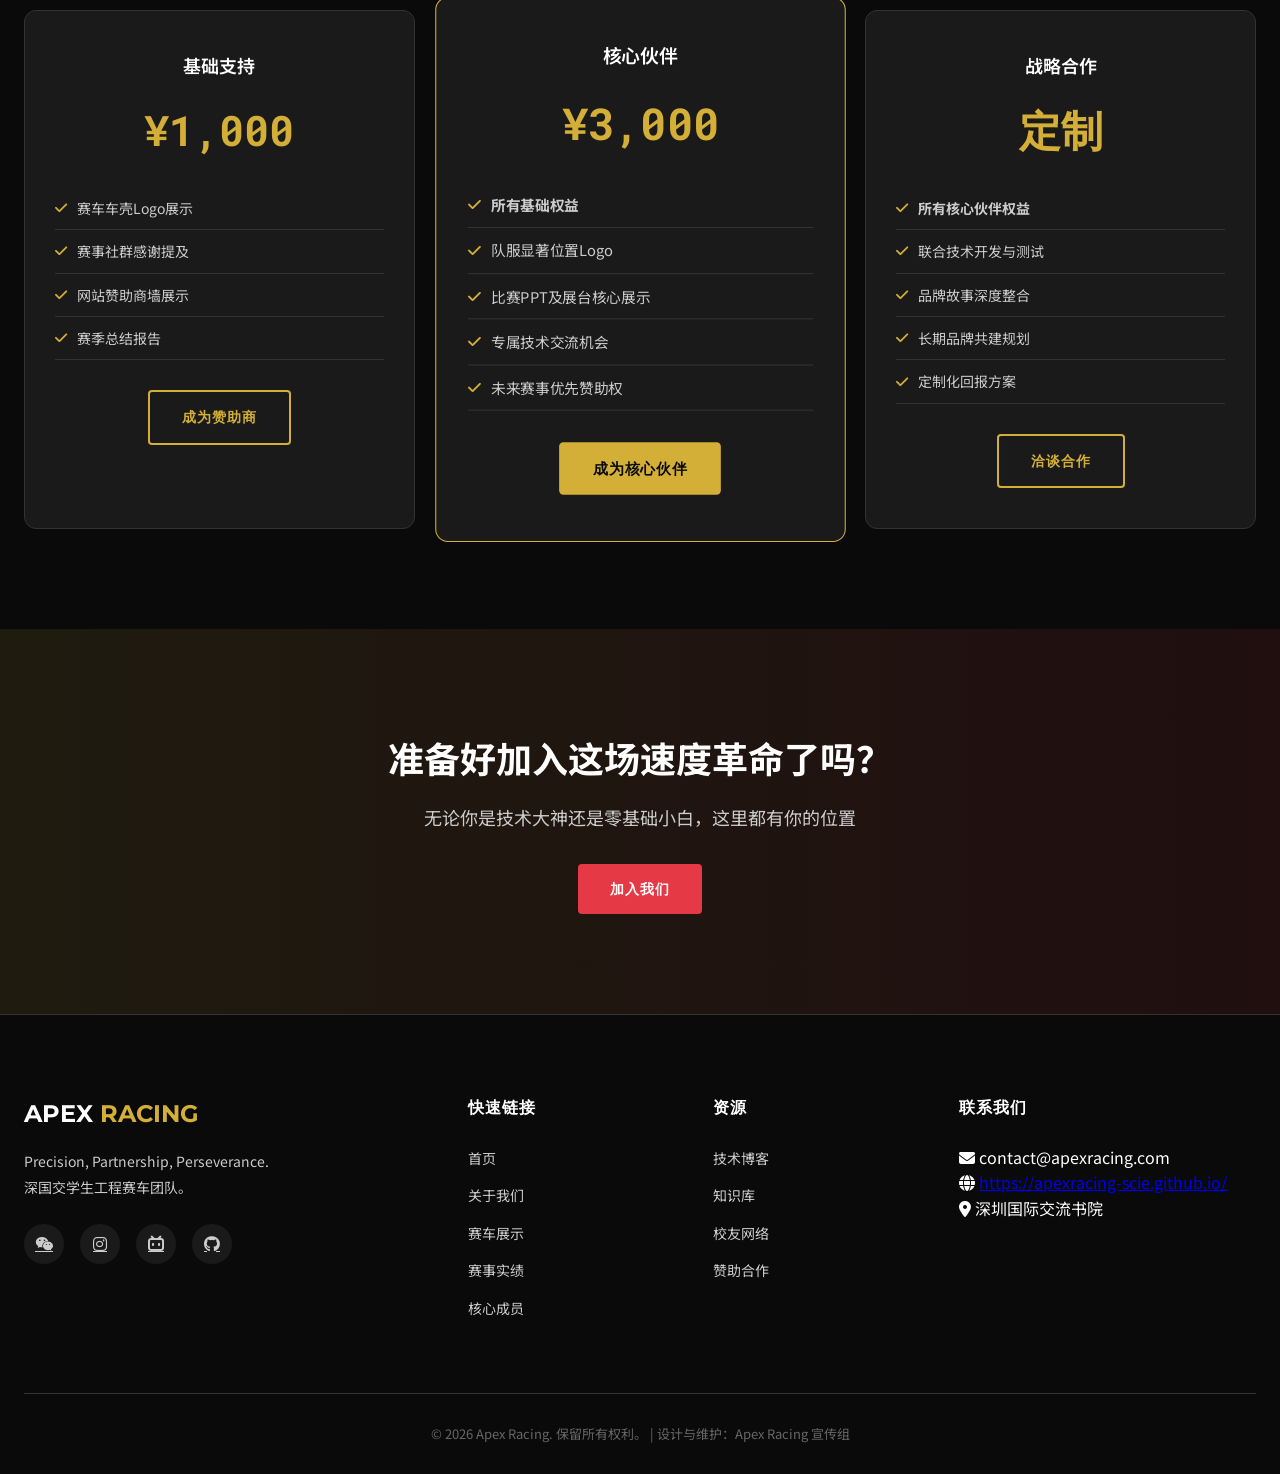
==== commit a7cf9031: "perf: 给CSS/JS添加版本号，解决缓存延迟问题" ====
--- a/index.html
+++ b/index.html
@@ -22,7 +22,7 @@
     <link rel="stylesheet" href="https://cdnjs.cloudflare.com/ajax/libs/font-awesome/6.5.1/css/all.min.css">
     
     <!-- Styles -->
-    <link rel="stylesheet" href="css/style.css">
+    <link rel="stylesheet" href="css/style.css?v=3">
     
     <style>
         /* 首页特有样式 */
@@ -1129,7 +1129,7 @@
     </footer>
 
     <!-- Scripts -->
-    <script src="js/i18n.js"></script>
-    <script src="js/main.js"></script>
+    <script src="js/i18n.js?v=3"></script>
+    <script src="js/main.js?v=3"></script>
 </body>
 </html>
--- a/css/style.css
+++ b/css/style.css
@@ -303,7 +303,9 @@
 
 .nav-cta {
     margin-left: 16px;
-    padding: 14px 14px !important;
+    padding: 4px 10px !important;
+    font-size: 12px;
+    white-space: nowrap;
 }
 
 /* 移动端菜单按钮 */
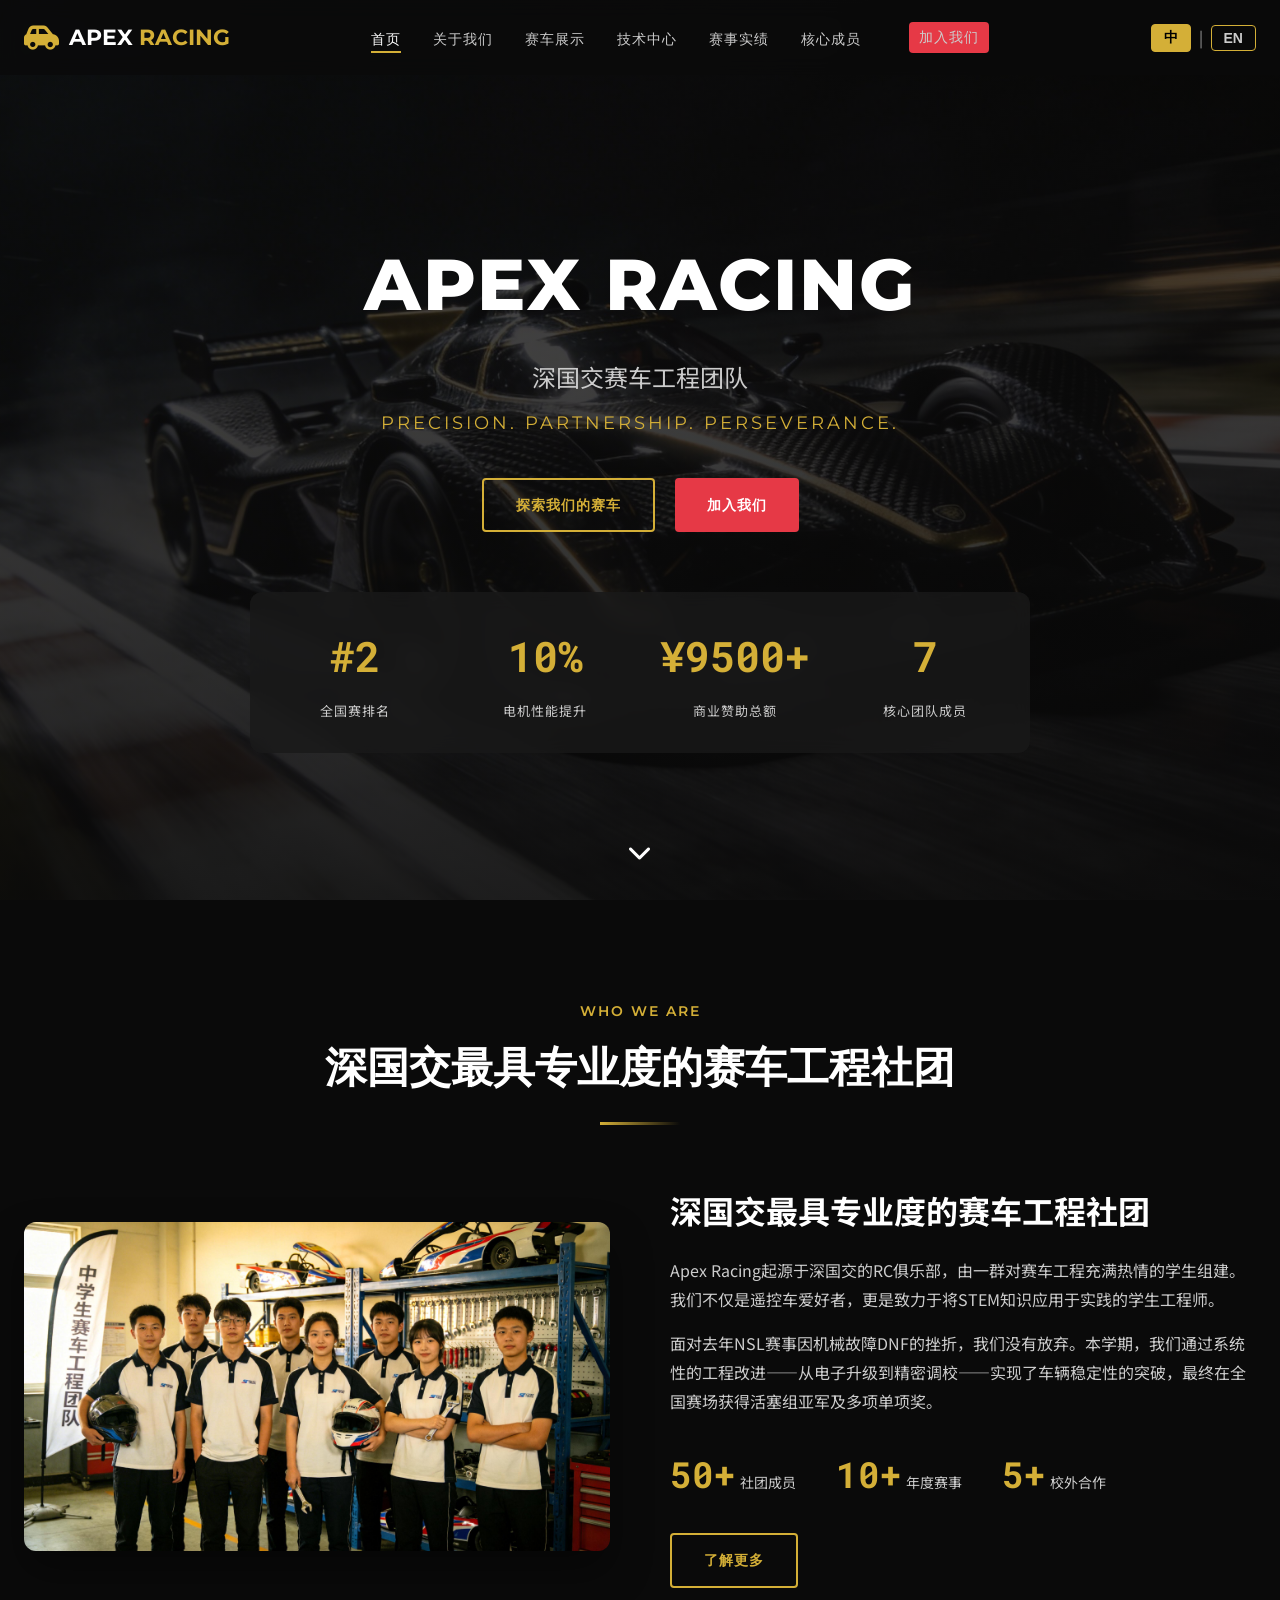
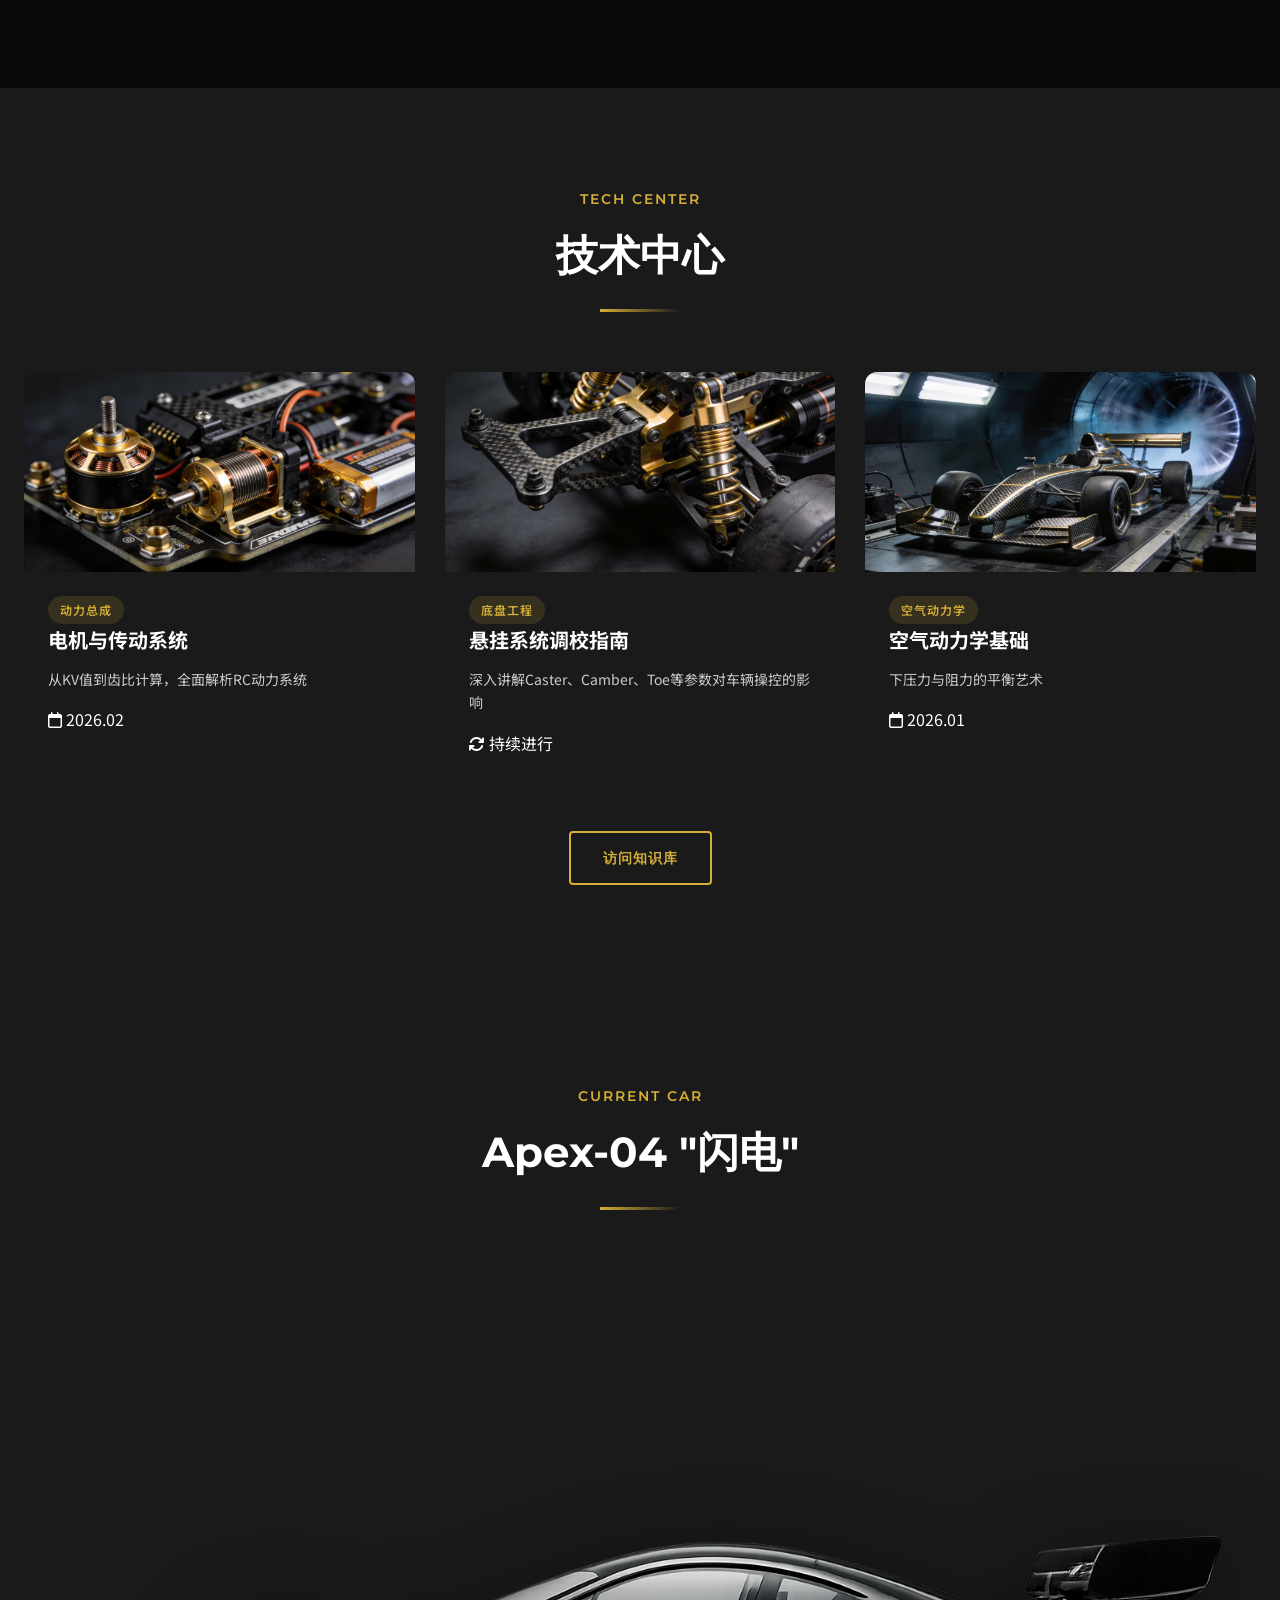
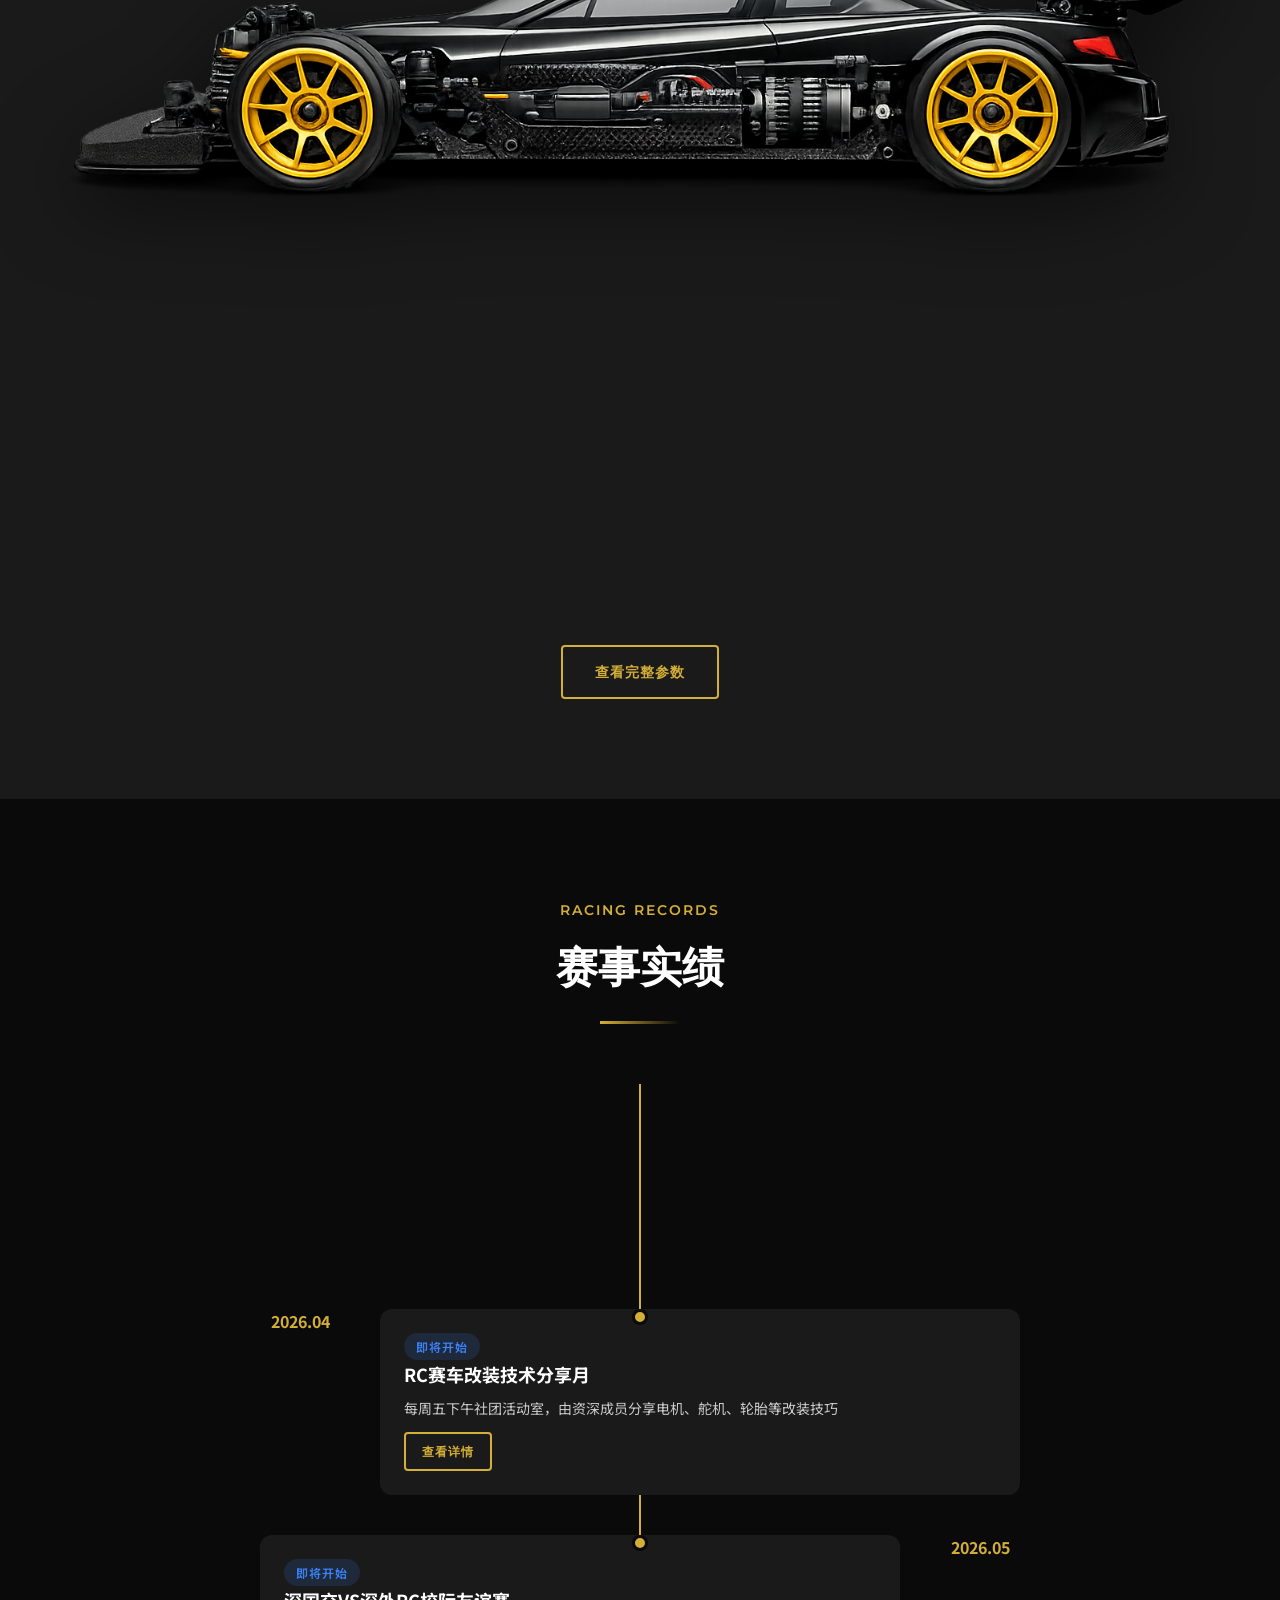
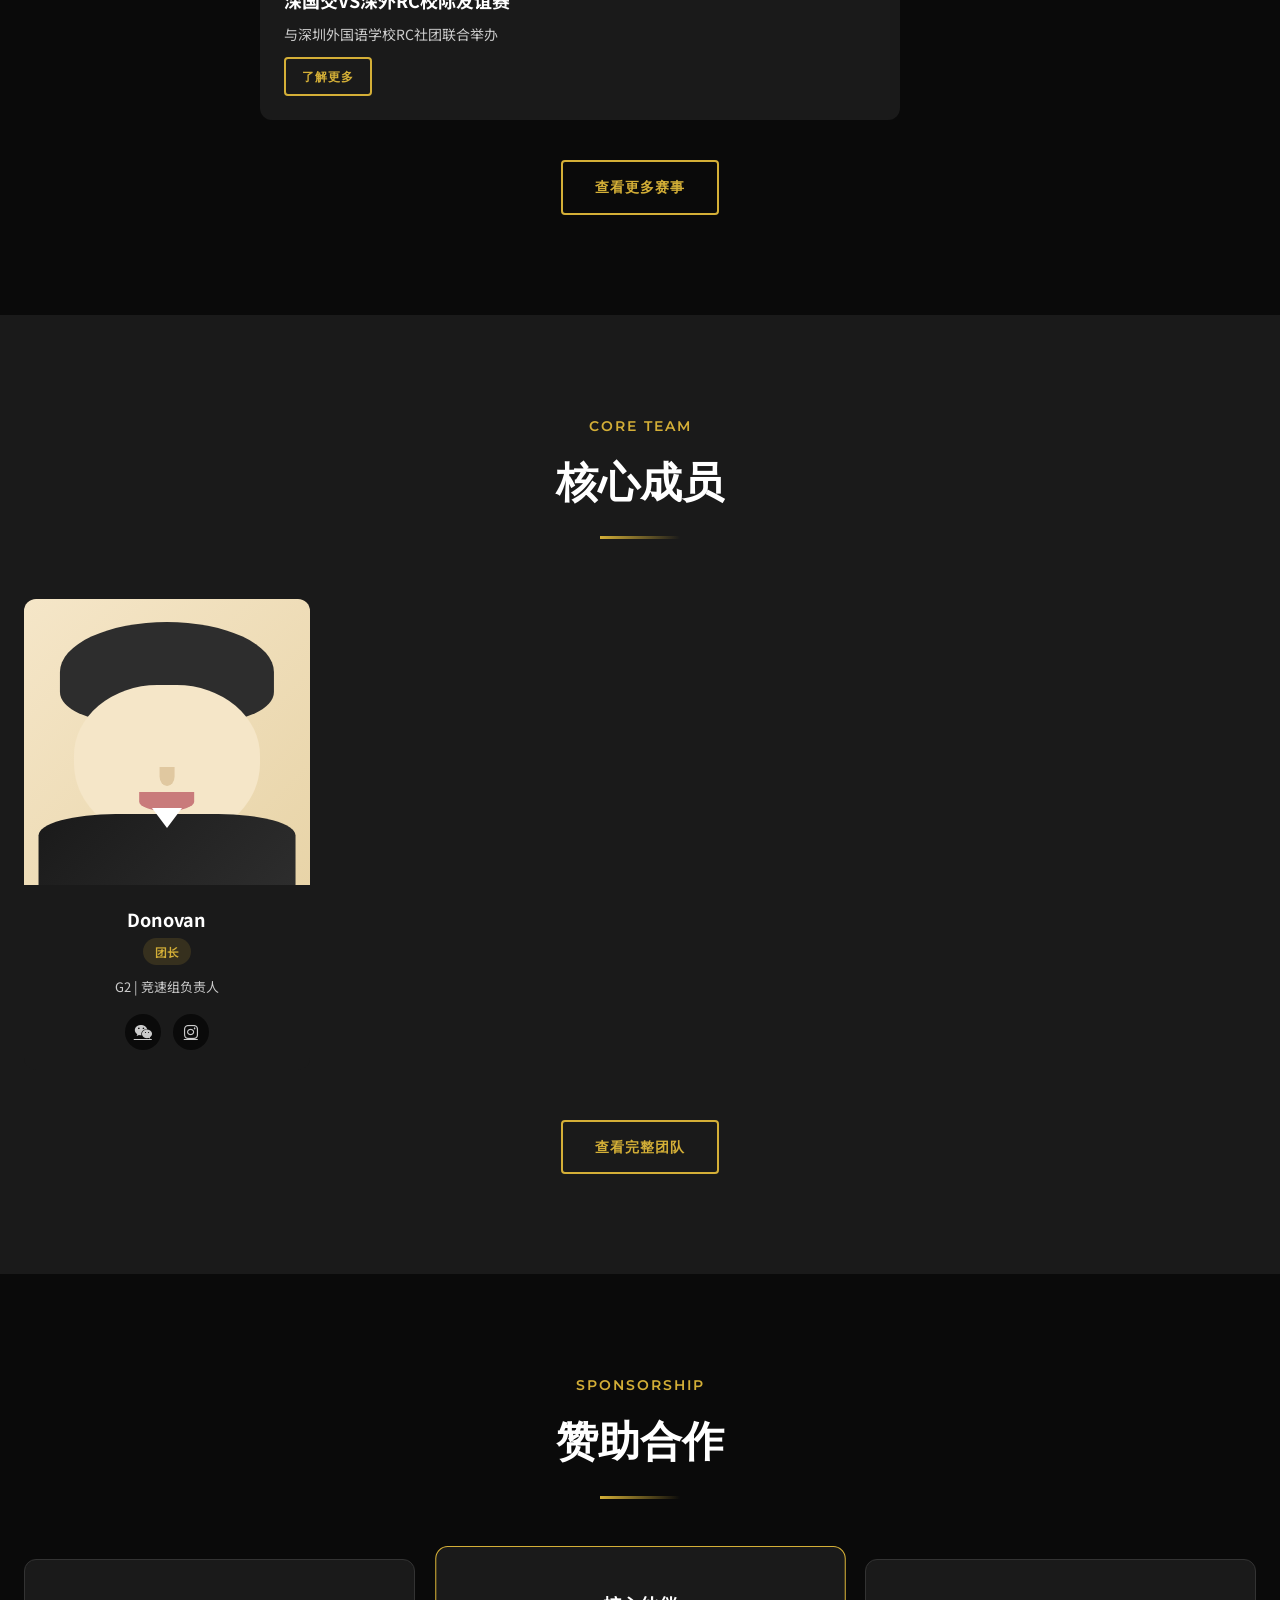
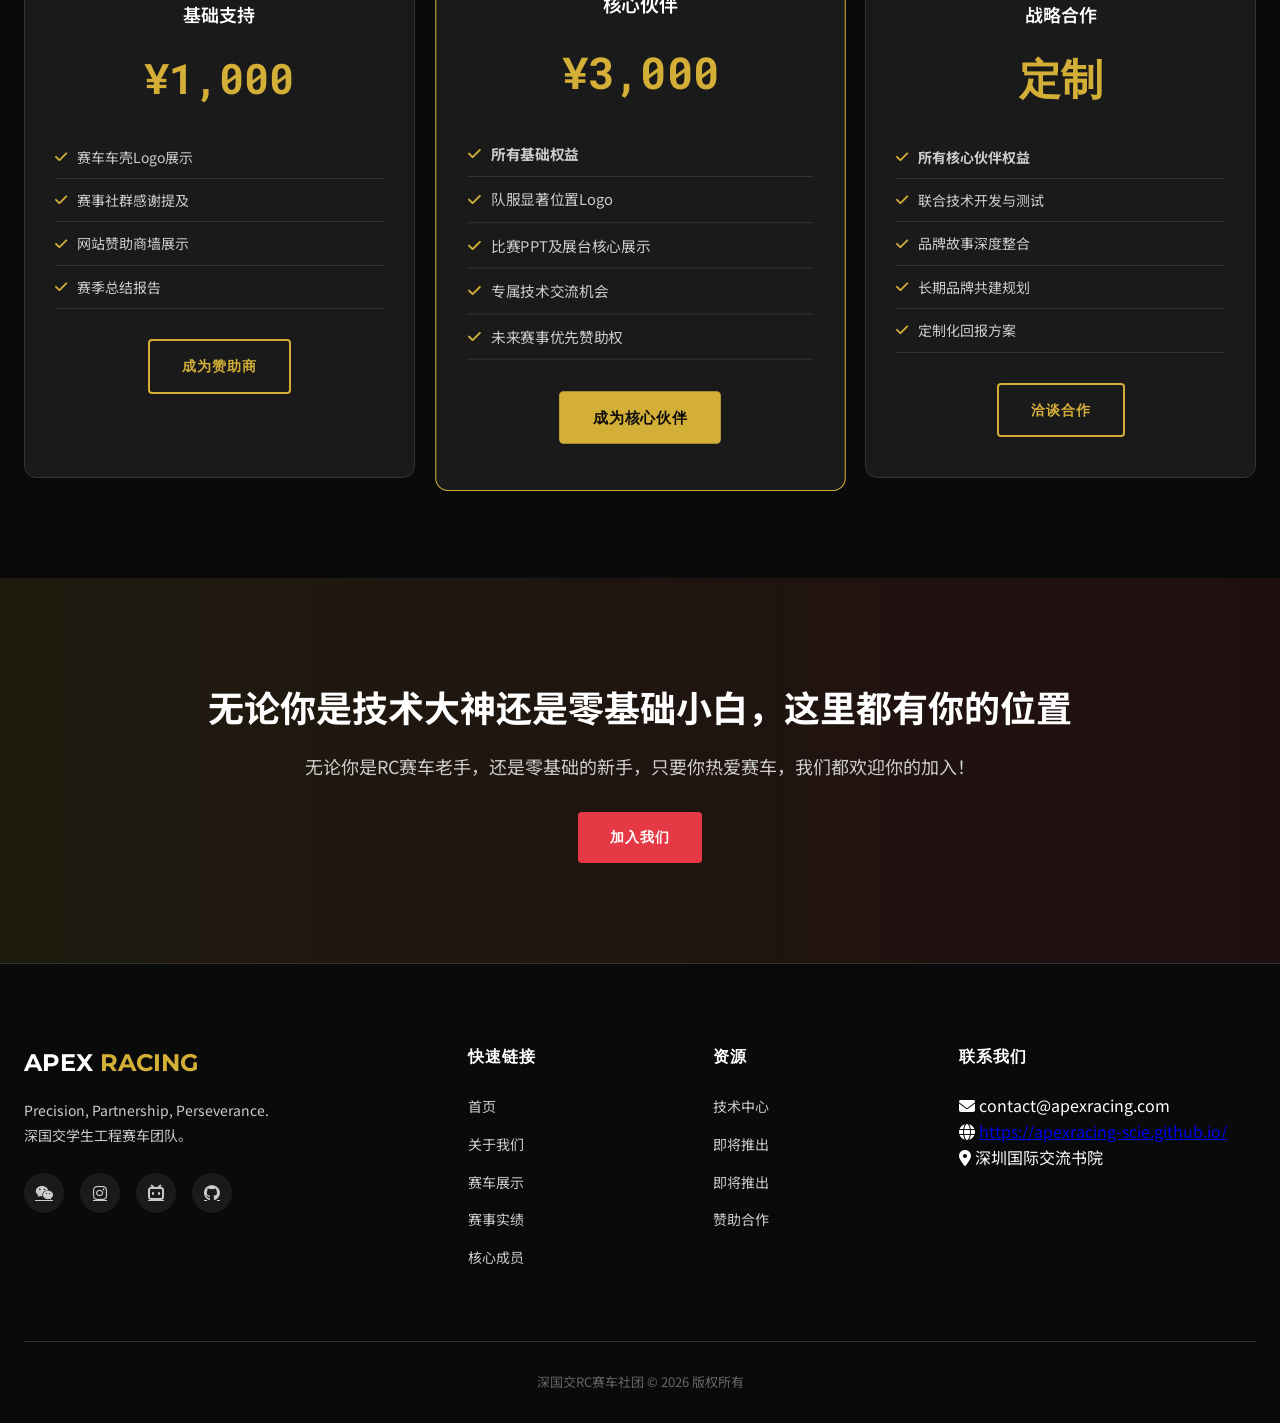
==== commit b1e9481c: "Add complete i18n support with data-i18n attributes to all pages - Update i18n.json with comprehensi" ====
--- a/index.html
+++ b/index.html
@@ -1,1135 +1,1135 @@
-<!DOCTYPE html>
-<html lang="zh-CN">
-<head>
-    <meta charset="UTF-8">
-    <meta name="viewport" content="width=device-width, initial-scale=1.0">
-    <title>Apex Racing | 深国交赛车工程团队 - 华南最专业的中学生RC赛车社团</title>
-    <meta name="description" content="Apex Racing是深圳国际交流学院的RC赛车工程社团，在NSL全国赛中获得活塞组亚军。我们致力于赛车工程教育，培养下一代工程师。">
-    <meta name="keywords" content="Apex Racing, 深国交, RC赛车, 赛车社团, 中学生赛车, NSL全国赛">
-    
-    <!-- Open Graph -->
-    <meta property="og:title" content="Apex Racing | 深国交赛车工程团队">
-    <meta property="og:description" content="华南地区最具专业度的中学生RC赛车工程团队">
-    <meta property="og:image" content="images/hero-racing.jpg">
-    <meta property="og:type" content="website">
-    
-    <!-- Fonts -->
-    <link rel="preconnect" href="https://fonts.googleapis.com">
-    <link rel="preconnect" href="https://fonts.gstatic.com" crossorigin>
-    <link href="https://fonts.googleapis.com/css2?family=Montserrat:wght@400;500;600;700;800&family=Noto+Sans+SC:wght@400;500;700&family=Roboto+Mono:wght@400;500&display=swap" rel="stylesheet">
-    
-    <!-- Font Awesome -->
-    <link rel="stylesheet" href="https://cdnjs.cloudflare.com/ajax/libs/font-awesome/6.5.1/css/all.min.css">
-    
-    <!-- Styles -->
-    <link rel="stylesheet" href="css/style.css?v=3">
-    
-    <style>
-        /* 首页特有样式 */
-        .hero {
-            min-height: 100vh;
-            display: flex;
-            align-items: center;
-            justify-content: center;
-            position: relative;
-            background: linear-gradient(to bottom, rgba(10,10,10,0.7), rgba(10,10,10,0.9)), url('images/hero-racing.jpg');
-            background-size: cover;
-            background-position: center;
-            padding-top: 80px;
-        }
-        
-        .hero-content {
-            text-align: center;
-            z-index: 1;
-            padding: 0 24px;
-        }
-        
-        .hero-title {
-            font-family: var(--font-heading);
-            font-size: clamp(40px, 8vw, 72px);
-            font-weight: 800;
-            color: var(--color-text-primary);
-            margin-bottom: 16px;
-            letter-spacing: 2px;
-        }
-        
-        .hero-subtitle {
-            font-size: clamp(18px, 3vw, 24px);
-            color: var(--color-text-secondary);
-            margin-bottom: 12px;
-        }
-        
-        .hero-tagline {
-            font-family: var(--font-heading);
-            font-size: clamp(14px, 2vw, 18px);
-            color: var(--color-accent-gold);
-            text-transform: uppercase;
-            letter-spacing: 3px;
-            margin-bottom: 40px;
-        }
-        
-        .hero-cta {
-            display: flex;
-            gap: 20px;
-            justify-content: center;
-            flex-wrap: wrap;
-            margin-bottom: 60px;
-        }
-        
-        .hero-stats {
-            display: grid;
-            grid-template-columns: repeat(4, 1fr);
-            gap: 40px;
-            max-width: 900px;
-            margin: 0 auto;
-            padding: 30px;
-            background: rgba(26, 26, 26, 0.8);
-            border-radius: 12px;
-            backdrop-filter: blur(10px);
-        }
-        
-        .hero-stat-item {
-            text-align: center;
-        }
-        
-        .hero-stat-number {
-            font-family: var(--font-mono);
-            font-size: clamp(28px, 4vw, 42px);
-            font-weight: 700;
-            color: var(--color-accent-gold);
-            display: block;
-            margin-bottom: 8px;
-        }
-        
-        .hero-stat-label {
-            font-size: 13px;
-            color: var(--color-text-secondary);
-            text-transform: uppercase;
-            letter-spacing: 1px;
-        }
-        
-        .scroll-indicator {
-            position: absolute;
-            bottom: 30px;
-            left: 50%;
-            transform: translateX(-50%);
-            animation: bounce 2s infinite;
-        }
-        
-        .scroll-indicator a {
-            color: var(--color-text-primary);
-            font-size: 24px;
-        }
-        
-        /* 关于我们预览 */
-        .about-preview {
-            background-color: var(--color-bg-primary);
-        }
-        
-        .about-grid {
-            display: grid;
-            grid-template-columns: 1fr 1fr;
-            gap: 60px;
-            align-items: center;
-        }
-        
-        .about-image {
-            border-radius: 12px;
-            overflow: hidden;
-            box-shadow: 0 20px 40px rgba(0,0,0,0.4);
-        }
-        
-        .about-image img {
-            width: 100%;
-            height: auto;
-            display: block;
-        }
-        
-        .about-content-text h3 {
-            font-size: 32px;
-            margin-bottom: 20px;
-        }
-        
-        .about-content-text p {
-            color: var(--color-text-secondary);
-            margin-bottom: 16px;
-            line-height: 1.8;
-        }
-        
-        .about-stats {
-            display: flex;
-            gap: 40px;
-            margin-top: 30px;
-        }
-        
-        .about-stat {
-            text-align: center;
-        }
-        
-        .about-stat-number {
-            font-family: var(--font-mono);
-            font-size: 36px;
-            font-weight: 700;
-            color: var(--color-accent-gold);
-        }
-        
-        .about-stat-label {
-            font-size: 14px;
-            color: var(--color-text-secondary);
-        }
-        
-        /* 技术中心 */
-        .tech-cards {
-            display: grid;
-            grid-template-columns: repeat(3, 1fr);
-            gap: 30px;
-        }
-        
-        .tech-card {
-            background: var(--color-bg-secondary);
-            border-radius: 12px;
-            overflow: hidden;
-            transition: all 0.3s ease;
-        }
-        
-        .tech-card:hover {
-            transform: translateY(-10px);
-            box-shadow: 0 20px 40px rgba(0,0,0,0.4);
-        }
-        
-        .tech-card-image {
-            height: 200px;
-            background: var(--color-bg-primary);
-            display: flex;
-            align-items: center;
-            justify-content: center;
-            overflow: hidden;
-        }
-        
-        .tech-card-image img {
-            width: 100%;
-            height: 100%;
-            object-fit: cover;
-        }
-        
-        .tech-card-icon {
-            font-size: 48px;
-            color: var(--color-accent-gold);
-        }
-        
-        .tech-card-content {
-            padding: 24px;
-        }
-        
-        .tech-card-content h3 {
-            font-size: 20px;
-            margin-bottom: 12px;
-        }
-        
-        .tech-card-content p {
-            color: var(--color-text-secondary);
-            font-size: 14px;
-            line-height: 1.7;
-            margin-bottom: 16px;
-        }
-        
-        .tech-card-meta {
-            display: flex;
-            justify-content: space-between;
-            align-items: center;
-        }
-        
-        /* 当前赛车 */
-        .current-car {
-            background-color: var(--color-bg-secondary);
-            text-align: center;
-        }
-        
-        .car-showcase {
-            margin: 40px 0;
-        }
-        
-        .car-showcase img {
-            max-width: 100%;
-            height: auto;
-            filter: drop-shadow(0 20px 40px rgba(0,0,0,0.5));
-        }
-        
-        .car-specs {
-            display: flex;
-            justify-content: center;
-            gap: 60px;
-            margin: 40px 0;
-        }
-        
-        .car-spec {
-            text-align: center;
-        }
-        
-        .car-spec-value {
-            font-family: var(--font-mono);
-            font-size: 42px;
-            font-weight: 700;
-            color: var(--color-accent-gold);
-        }
-        
-        .car-spec-label {
-            font-size: 14px;
-            color: var(--color-text-secondary);
-            text-transform: uppercase;
-            letter-spacing: 1px;
-        }
-        
-        /* 赛事实绩时间轴 */
-        .timeline {
-            position: relative;
-            max-width: 800px;
-            margin: 0 auto;
-        }
-        
-        .timeline::before {
-            content: '';
-            position: absolute;
-            left: 50%;
-            transform: translateX(-50%);
-            width: 2px;
-            height: 100%;
-            background: var(--color-accent-gold);
-        }
-        
-        .timeline-item {
-            display: flex;
-            margin-bottom: 40px;
-            position: relative;
-        }
-        
-        .timeline-item:nth-child(odd) {
-            flex-direction: row-reverse;
-        }
-        
-        .timeline-date {
-            width: 120px;
-            text-align: center;
-            font-weight: 700;
-            color: var(--color-accent-gold);
-            padding: 0 20px;
-        }
-        
-        .timeline-content {
-            flex: 1;
-            background: var(--color-bg-secondary);
-            padding: 24px;
-            border-radius: 12px;
-            margin: 0 20px;
-        }
-        
-        .timeline-content h3 {
-            font-size: 18px;
-            margin-bottom: 8px;
-        }
-        
-        .timeline-content p {
-            color: var(--color-text-secondary);
-            font-size: 14px;
-            margin-bottom: 12px;
-        }
-        
-        .timeline-dot {
-            position: absolute;
-            left: 50%;
-            transform: translateX(-50%);
-            width: 16px;
-            height: 16px;
-            background: var(--color-accent-gold);
-            border-radius: 50%;
-            border: 3px solid var(--color-bg-primary);
-        }
-        
-        /* 核心成员 */
-        .team-grid {
-            display: grid;
-            grid-template-columns: repeat(4, 1fr);
-            gap: 30px;
-        }
-        
-        .team-card {
-            background: var(--color-bg-secondary);
-            border-radius: 12px;
-            overflow: hidden;
-            text-align: center;
-            transition: all 0.3s ease;
-        }
-        
-        .team-card:hover {
-            transform: translateY(-8px);
-            box-shadow: 0 20px 40px rgba(0,0,0,0.4);
-        }
-        
-        .team-card-image {
-            width: 100%;
-            aspect-ratio: 1;
-            overflow: hidden;
-        }
-        
-        .team-card-image img {
-            width: 100%;
-            height: 100%;
-            object-fit: cover;
-        }
-        
-        .team-card-content {
-            padding: 20px;
-        }
-        
-        .team-card-content h4 {
-            font-size: 18px;
-            margin-bottom: 4px;
-        }
-        
-        .team-card-role {
-            display: inline-block;
-            padding: 4px 12px;
-            background: rgba(212, 175, 55, 0.15);
-            color: var(--color-accent-gold);
-            font-size: 12px;
-            font-weight: 600;
-            border-radius: 20px;
-            margin-bottom: 12px;
-        }
-        
-        .team-card-content p {
-            color: var(--color-text-secondary);
-            font-size: 13px;
-            line-height: 1.6;
-        }
-        
-        .team-social {
-            display: flex;
-            justify-content: center;
-            gap: 12px;
-            margin-top: 16px;
-        }
-        
-        .team-social a {
-            width: 36px;
-            height: 36px;
-            border-radius: 50%;
-            background: var(--color-bg-primary);
-            display: flex;
-            align-items: center;
-            justify-content: center;
-            color: var(--color-text-secondary);
-            transition: all 0.3s ease;
-        }
-        
-        .team-social a:hover {
-            background: var(--color-accent-gold);
-            color: var(--color-bg-primary);
-        }
-        
-        /* 赞助方案 */
-        .sponsor-cards {
-            display: grid;
-            grid-template-columns: repeat(3, 1fr);
-            gap: 30px;
-        }
-        
-        .sponsor-card {
-            background: var(--color-bg-secondary);
-            border-radius: 12px;
-            padding: 40px 30px;
-            text-align: center;
-            border: 1px solid var(--color-border);
-            transition: all 0.3s ease;
-        }
-        
-        .sponsor-card.featured {
-            border-color: var(--color-accent-gold);
-            transform: scale(1.05);
-        }
-        
-        .sponsor-card:hover {
-            transform: translateY(-8px);
-        }
-        
-        .sponsor-card.featured:hover {
-            transform: scale(1.05) translateY(-8px);
-        }
-        
-        .sponsor-tier {
-            font-size: 18px;
-            font-weight: 600;
-            margin-bottom: 16px;
-        }
-        
-        .sponsor-price {
-            font-family: var(--font-mono);
-            font-size: 42px;
-            font-weight: 700;
-            color: var(--color-accent-gold);
-            margin-bottom: 24px;
-        }
-        
-        .sponsor-features {
-            list-style: none;
-            text-align: left;
-            margin-bottom: 30px;
-        }
-        
-        .sponsor-features li {
-            padding: 10px 0;
-            border-bottom: 1px solid var(--color-border);
-            font-size: 14px;
-            color: var(--color-text-secondary);
-            display: flex;
-            align-items: center;
-            gap: 10px;
-        }
-        
-        .sponsor-features li i {
-            color: var(--color-accent-gold);
-        }
-        
-        /* CTA区域 */
-        .join-cta {
-            background: linear-gradient(to right, rgba(212, 175, 55, 0.1), rgba(230, 57, 70, 0.1));
-            text-align: center;
-        }
-        
-        .join-cta h2 {
-            font-size: 36px;
-            margin-bottom: 16px;
-        }
-        
-        .join-cta p {
-            color: var(--color-text-secondary);
-            font-size: 18px;
-            margin-bottom: 32px;
-        }
-        
-        /* 响应式 */
-        @media (max-width: 1024px) {
-            .hero-stats {
-                grid-template-columns: repeat(2, 1fr);
-            }
-            
-            .about-grid {
-                grid-template-columns: 1fr;
-            }
-            
-            .tech-cards {
-                grid-template-columns: repeat(2, 1fr);
-            }
-            
-            .team-grid {
-                grid-template-columns: repeat(2, 1fr);
-            }
-            
-            .sponsor-cards {
-                grid-template-columns: 1fr;
-            }
-            
-            .sponsor-card.featured {
-                transform: none;
-            }
-            
-            .sponsor-card.featured:hover {
-                transform: translateY(-8px);
-            }
-        }
-        
-        @media (max-width: 768px) {
-            .hero-stats {
-                grid-template-columns: repeat(2, 1fr);
-                gap: 20px;
-                padding: 20px;
-            }
-            
-            .tech-cards {
-                grid-template-columns: 1fr;
-            }
-            
-            .car-specs {
-                flex-direction: column;
-                gap: 24px;
-            }
-            
-            .timeline::before {
-                left: 20px;
-            }
-            
-            .timeline-item,
-            .timeline-item:nth-child(odd) {
-                flex-direction: column;
-                padding-left: 50px;
-            }
-            
-            .timeline-date {
-                text-align: left;
-                padding: 0;
-                margin-bottom: 8px;
-            }
-            
-            .timeline-content {
-                margin: 0;
-            }
-            
-            .timeline-dot {
-                left: 20px;
-            }
-            
-            .team-grid {
-                grid-template-columns: 1fr;
-            }
-        }
-        
-        /* 卡通头像样式 */
-        .cartoon-avatar {
-            width: 100%;
-            height: 100%;
-            background: linear-gradient(135deg, #f5e6c8 0%, #e8d4a8 100%);
-            display: flex;
-            flex-direction: column;
-            align-items: center;
-            justify-content: center;
-            position: relative;
-            overflow: hidden;
-        }
-        
-        .cartoon-avatar::before {
-            content: '';
-            position: absolute;
-            top: 8%;
-            left: 50%;
-            transform: translateX(-50%);
-            width: 75%;
-            height: 35%;
-            background: #2d2d2d;
-            border-radius: 50% 50% 30% 30%;
-            z-index: 1;
-        }
-        
-        .cartoon-face {
-            width: 65%;
-            height: 55%;
-            background: #f5e6c8;
-            border-radius: 45% 45% 50% 50%;
-            position: relative;
-            z-index: 2;
-            margin-top: 15%;
-        }
-        
-        .cartoon-eyes {
-            position: absolute;
-            top: 35%;
-            left: 50%;
-            transform: translateX(-50%);
-            width: 70%;
-            display: flex;
-            justify-content: space-between;
-            z-index: 3;
-        }
-        
-        .cartoon-eye {
-            width: 18%;
-            height: 22%;
-            background: #1a1a1a;
-            border-radius: 50%;
-            position: relative;
-        }
-        
-        .cartoon-eye::after {
-            content: '';
-            position: absolute;
-            top: 20%;
-            right: 20%;
-            width: 35%;
-            height: 35%;
-            background: white;
-            border-radius: 50%;
-        }
-        
-        .cartoon-eyebrows {
-            position: absolute;
-            top: 22%;
-            left: 50%;
-            transform: translateX(-50%);
-            width: 65%;
-            display: flex;
-            justify-content: space-between;
-            z-index: 3;
-        }
-        
-        .cartoon-eyebrow {
-            width: 22%;
-            height: 8%;
-            background: #2d2d2d;
-            border-radius: 50%;
-        }
-        
-        .cartoon-nose {
-            position: absolute;
-            top: 52%;
-            left: 50%;
-            transform: translateX(-50%);
-            width: 8%;
-            height: 12%;
-            background: #e0c8a0;
-            border-radius: 0 0 50% 50%;
-            z-index: 3;
-        }
-        
-        .cartoon-mouth {
-            position: absolute;
-            top: 68%;
-            left: 50%;
-            transform: translateX(-50%);
-            width: 30%;
-            height: 12%;
-            background: #c97b7b;
-            border-radius: 0 0 50% 50%;
-            z-index: 3;
-        }
-        
-        .cartoon-ears {
-            position: absolute;
-            top: 40%;
-            left: 50%;
-            transform: translateX(-50%);
-            width: 85%;
-            display: flex;
-            justify-content: space-between;
-            z-index: 1;
-        }
-        
-        .cartoon-ear {
-            width: 12%;
-            height: 18%;
-            background: #f5e6c8;
-            border-radius: 50%;
-        }
-        
-        .cartoon-body {
-            position: absolute;
-            bottom: 0;
-            left: 50%;
-            transform: translateX(-50%);
-            width: 90%;
-            height: 25%;
-            background: linear-gradient(135deg, #1a1a1a 0%, #2d2d2d 100%);
-            border-radius: 30% 30% 0 0;
-            z-index: 4;
-        }
-        
-        .cartoon-collar {
-            position: absolute;
-            bottom: 20%;
-            left: 50%;
-            transform: translateX(-50%);
-            width: 0;
-            height: 0;
-            border-left: 15px solid transparent;
-            border-right: 15px solid transparent;
-            border-top: 20px solid white;
-            z-index: 5;
-        }
-    </style>
-
-<body>
-    <!-- 导航栏 -->
-    <nav class="navbar">
-        <div class="container">
-            <a href="index.html" class="logo">
-                <i class="fas fa-car-side logo-icon"></i>
-                <span class="logo-text">APEX <span>RACING</span></span>
-            </a>
-            <ul class="nav-links">
-                <li><a href="index.html" data-i18n="nav.home" class="active" data-i18n="nav.home">首页</a></li>
-                <li><a href="about.html" data-i18n="nav.about" data-i18n="nav.about">关于我们</a></li>
-                <li><a href="cars/apex-04.html" data-i18n="nav.cars">赛车展示</a></li>
-                <li><a href="tech/index.html" data-i18n="nav.tech">技术中心</a></li>
-                <li><a href="racing/index.html" data-i18n="nav.racing">赛事实绩</a></li>
-                <li><a href="team.html" data-i18n="nav.team" data-i18n="nav.team">核心成员</a></li>
-                <li><a href="join.html" data-i18n="nav.join" class="btn btn-primary nav-cta" data-i18n="nav.join">加入我们</a></li>
-            </ul>
-            <button class="mobile-menu-btn">
-                <i class="fas fa-bars"></i>
-            </button>
-        </div>
-    </nav>
-    
-    <!-- 移动端菜单 -->
-    <div class="mobile-menu">
-        <button class="mobile-menu-close">
-            <i class="fas fa-times"></i>
-        </button>
-        <a href="index.html" data-i18n="nav.home">首页</a>
-        <a href="about.html" data-i18n="nav.about">关于我们</a>
-        <a href="cars/apex-04.html">赛车展示</a>
-        <a href="tech/index.html">技术中心</a>
-        <a href="racing/index.html">赛事实绩</a>
-        <a href="team.html" data-i18n="nav.team">核心成员</a>
-        <a href="join.html" data-i18n="nav.join">加入我们</a>
-    </div>
-
-    <!-- Hero区域 -->
-    <section class="hero" id="home">
-        <div class="hero-content">
-            <h1 class="hero-title">APEX RACING</h1>
-            <p class="hero-subtitle">深国交赛车工程团队</p>
-            <p class="hero-tagline">Precision. Partnership. Perseverance.</p>
-            <div class="hero-cta">
-                <a href="cars/apex-04.html" class="btn btn-outline">探索我们的赛车</a>
-                <a href="join.html" data-i18n="nav.join" class="btn btn-primary">加入我们</a>
-            </div>
-            <div class="hero-stats">
-                <div class="hero-stat-item">
-                    <span class="hero-stat-number" data-counter data-target="2" data-prefix="#">#2</span>
-                    <span class="hero-stat-label" data-i18n="stats.national_rank">全国赛排名</span>
-                </div>
-                <div class="hero-stat-item">
-                    <span class="hero-stat-number" data-counter data-target="10" data-suffix="%">10%</span>
-                    <span class="hero-stat-label">电机性能提升</span>
-                </div>
-                <div class="hero-stat-item">
-                    <span class="hero-stat-number" data-counter data-target="9500" data-prefix="¥" data-suffix="+">¥9500+</span>
-                    <span class="hero-stat-label">商业赞助总额</span>
-                </div>
-                <div class="hero-stat-item">
-                    <span class="hero-stat-number" data-counter data-target="7">7</span>
-                    <span class="hero-stat-label">核心团队成员</span>
-                </div>
-            </div>
-        </div>
-        <div class="scroll-indicator">
-            <a href="#about"><i class="fas fa-chevron-down"></i></a>
-        </div>
-    </section>
-
-    <!-- 关于我们 -->
-    <section class="section about-preview" id="about">
-        <div class="container">
-            <div class="section-header">
-                <span class="section-label">WHO WE ARE</span>
-                <h2 class="section-title">从校园俱乐部到竞技赛场</h2>
-                <div class="title-underline"></div>
-            </div>
-            <div class="about-grid">
-                <div class="about-image reveal">
-                    <img src="images/team-photo.jpg" alt="Apex Racing团队">
-                </div>
-                <div class="about-content-text reveal">
-                    <h3>深国交最具专业度的<br>赛车工程社团</h3>
-                    <p>Apex Racing起源于深国交的RC俱乐部，由一群对赛车工程充满热情的学生组建。我们不仅是遥控车爱好者，更是致力于将STEM知识应用于实践的学生工程师。</p>
-                    <p>面对去年NSL赛事因机械故障DNF的挫折，我们没有放弃。本学期，我们通过系统性的工程改进——从电子升级到精密调校——实现了车辆稳定性的突破，最终在全国赛场获得活塞组亚军及多项单项奖。</p>
-                    <div class="about-stats">
-                        <div class="about-stat">
-                            <span class="about-stat-number" data-counter data-target="50" data-suffix="+">50+</span>
-                            <span class="about-stat-label">社团成员</span>
-                        </div>
-                        <div class="about-stat">
-                            <span class="about-stat-number" data-counter data-target="10" data-suffix="+">10+</span>
-                            <span class="about-stat-label">年度赛事</span>
-                        </div>
-                        <div class="about-stat">
-                            <span class="about-stat-number" data-counter data-target="5" data-suffix="+">5+</span>
-                            <span class="about-stat-label">校外合作</span>
-                        </div>
-                    </div>
-                    <a href="about.html" data-i18n="nav.about" class="btn btn-outline" style="margin-top: 30px;">了解更多 <i class="fas fa-arrow-right"></i></a>
-                </div>
-            </div>
-        </div>
-    </section>
-
-    <!-- 技术中心 -->
-    <section class="section section-alt" id="tech">
-        <div class="container">
-            <div class="section-header">
-                <span class="section-label">TECH CENTER</span>
-                <h2 class="section-title">技术中心</h2>
-                <div class="title-underline"></div>
-            </div>
-            <div class="tech-cards">
-                <div class="tech-card reveal">
-                    <div class="tech-card-image">
-                        <img src="images/tech-electronics.jpg" alt="电子系统升级">
-                    </div>
-                    <div class="tech-card-content">
-                        <span class="tag tag-gold">动力总成</span>
-                        <h3>电子系统升级</h3>
-                        <p>通过高KV值电机与进口高速密封轴承替换原厂轴套，实现约10%的转速与马力提升。</p>
-                        <div class="tech-card-meta">
-                            <span><i class="far fa-calendar"></i> 2026.02</span>
-                        </div>
-                    </div>
-                </div>
-                <div class="tech-card reveal">
-                    <div class="tech-card-image">
-                        <img src="images/tech-suspension.jpg" alt="车辆动力学调校">
-                    </div>
-                    <div class="tech-card-content">
-                        <span class="tag tag-gold">底盘工程</span>
-                        <h3>车辆动力学调校</h3>
-                        <p>深入实践Caster、Camber、Toe的调校艺术，在直线稳定性与弯道响应间寻找最佳平衡。</p>
-                        <div class="tech-card-meta">
-                            <span><i class="fas fa-sync"></i> 持续进行</span>
-                        </div>
-                    </div>
-                </div>
-                <div class="tech-card reveal">
-                    <div class="tech-card-image">
-                        <img src="images/tech-aero.jpg" alt="轻量化与空力设计">
-                    </div>
-                    <div class="tech-card-content">
-                        <span class="tag tag-gold">空气动力学</span>
-                        <h3>轻量化与空力设计</h3>
-                        <p>采用碳纤维件替换原厂尼龙件，与空力社合作进行尾翼模拟与风洞测试。</p>
-                        <div class="tech-card-meta">
-                            <span><i class="far fa-calendar"></i> 2026.01</span>
-                        </div>
-                    </div>
-                </div>
-            </div>
-            <div style="text-align: center; margin-top: 50px;">
-                <a href="tech/index.html" class="btn btn-outline">访问完整技术知识库 <i class="fas fa-arrow-right"></i></a>
-            </div>
-        </div>
-    </section>
-
-    <!-- 当前赛车 -->
-    <section class="section current-car" id="car">
-        <div class="container">
-            <div class="section-header">
-                <span class="section-label">CURRENT CAR</span>
-                <h2 class="section-title">Apex-04 "闪电"</h2>
-                <div class="title-underline"></div>
-            </div>
-            <div class="car-showcase reveal">
-                <img src="images/car-apex04-side.png" alt="Apex-04赛车">
-            </div>
-            <div class="car-specs">
-                <div class="car-spec reveal">
-                    <span class="car-spec-value" data-counter data-target="1450" data-suffix="g">1,450g</span>
-                    <span class="car-spec-label">车重</span>
-                </div>
-                <div class="car-spec reveal">
-                    <span class="car-spec-value" data-counter data-target="85" data-suffix="km/h">85km/h</span>
-                    <span class="car-spec-label">最高时速</span>
-                </div>
-                <div class="car-spec reveal">
-                    <span class="car-spec-value" data-counter data-target="2.1" data-suffix="s">2.1s</span>
-                    <span class="car-spec-label">0-60km/h加速</span>
-                </div>
-            </div>
-            <div style="text-align: center;">
-                <a href="cars/apex-04.html" class="btn btn-outline">查看完整参数 <i class="fas fa-arrow-right"></i></a>
-            </div>
-        </div>
-    </section>
-
-    <!-- 赛事实绩 -->
-    <section class="section" id="racing">
-        <div class="container">
-            <div class="section-header">
-                <span class="section-label">RACING RECORDS</span>
-                <h2 class="section-title">赛事实绩</h2>
-                <div class="title-underline"></div>
-            </div>
-            <div class="timeline">
-                <div class="timeline-item reveal">
-                    <div class="timeline-date">2026.02</div>
-                    <div class="timeline-dot"></div>
-                    <div class="timeline-content">
-                        <span class="tag tag-red">已结束</span>
-                        <h3>NSL全国赛 - 上海站</h3>
-                        <p>活塞组亚军、最具商业力奖、最佳Presentation奖、最佳协作奖</p>
-                        <a href="racing/nsl-2026-shanghai.html" class="btn btn-outline" style="padding: 8px 16px; font-size: 12px;">查看复盘</a>
-                    </div>
-                </div>
-                <div class="timeline-item reveal">
-                    <div class="timeline-date">2026.04</div>
-                    <div class="timeline-dot"></div>
-                    <div class="timeline-content">
-                        <span class="tag tag-blue">即将开始</span>
-                        <h3>RC赛车改装技术分享月</h3>
-                        <p>每周五下午社团活动室，由资深成员分享改装技巧</p>
-                        <a href="#" class="btn btn-outline" style="padding: 8px 16px; font-size: 12px;">查看详情</a>
-                    </div>
-                </div>
-                <div class="timeline-item reveal">
-                    <div class="timeline-date">2026.05</div>
-                    <div class="timeline-dot"></div>
-                    <div class="timeline-content">
-                        <span class="tag tag-blue">即将开始</span>
-                        <h3>校际友谊赛</h3>
-                        <p>与深圳外国语学校RC社团联合举办</p>
-                        <a href="#" class="btn btn-outline" style="padding: 8px 16px; font-size: 12px;">了解规则</a>
-                    </div>
-                </div>
-            </div>
-            <div style="text-align: center; margin-top: 40px;">
-                <a href="racing/index.html" class="btn btn-outline">查看完整赛事记录 <i class="fas fa-arrow-right"></i></a>
-            </div>
-        </div>
-    </section>
-
-    <!-- 核心成员 -->
-    <section class="section section-alt" id="team">
-        <div class="container">
-            <div class="section-header">
-                <span class="section-label">CORE TEAM</span>
-                <h2 class="section-title">核心成员</h2>
-                <div class="title-underline"></div>
-            </div>
-            <div class="team-grid">
-                <div class="team-card reveal">
-                    <div class="team-card-image">
-                        <div class="cartoon-avatar">
-                            <div class="cartoon-face">
-                                <div class="cartoon-eyebrows">
-                                    <div class="cartoon-eyebrow"></div>
-                                    <div class="cartoon-eyebrow"></div>
-                                </div>
-                                <div class="cartoon-eyes">
-                                    <div class="cartoon-eye"></div>
-                                    <div class="cartoon-eye"></div>
-                                </div>
-                                <div class="cartoon-nose"></div>
-                                <div class="cartoon-mouth"></div>
-                            </div>
-                            <div class="cartoon-ears">
-                                <div class="cartoon-ear"></div>
-                                <div class="cartoon-ear"></div>
-                            </div>
-                            <div class="cartoon-body"></div>
-                            <div class="cartoon-collar"></div>
-                        </div>
-                    </div>
-                    <div class="team-card-content">
-                        <h4>Donovan</h4>
-                        <span class="team-card-role">团长</span>
-                        <p>G2 | 统筹团队运营与战略规划</p>
-                        <div class="team-social">
-                            <a href="#"><i class="fab fa-weixin"></i></a>
-                            <a href="#"><i class="fab fa-instagram"></i></a>
-                        </div>
-                    </div>
-                </div>
-            </div>
-            <div style="text-align: center; margin-top: 50px;">
-                <a href="team.html" data-i18n="nav.team" class="btn btn-outline">查看完整团队 <i class="fas fa-arrow-right"></i></a>
-            </div>
-        </div>
-    </section>
-
-    <!-- 赞助合作 -->
-    <section class="section" id="sponsors">
-        <div class="container">
-            <div class="section-header">
-                <span class="section-label">SPONSORSHIP</span>
-                <h2 class="section-title">赞助合作</h2>
-                <div class="title-underline"></div>
-            </div>
-            <div class="sponsor-cards">
-                <div class="sponsor-card reveal">
-                    <h3 class="sponsor-tier">基础支持</h3>
-                    <div class="sponsor-price">¥1,000</div>
-                    <ul class="sponsor-features">
-                        <li><i class="fas fa-check"></i> 赛车车壳Logo展示</li>
-                        <li><i class="fas fa-check"></i> 赛事社群感谢提及</li>
-                        <li><i class="fas fa-check"></i> 网站赞助商墙展示</li>
-                        <li><i class="fas fa-check"></i> 赛季总结报告</li>
-                    </ul>
-                    <a href="sponsors.html" class="btn btn-outline">成为赞助商</a>
-                </div>
-                <div class="sponsor-card featured reveal">
-                    <h3 class="sponsor-tier">核心伙伴</h3>
-                    <div class="sponsor-price">¥3,000</div>
-                    <ul class="sponsor-features">
-                        <li><i class="fas fa-check"></i> <strong>所有基础权益</strong></li>
-                        <li><i class="fas fa-check"></i> 队服显著位置Logo</li>
-                        <li><i class="fas fa-check"></i> 比赛PPT及展台核心展示</li>
-                        <li><i class="fas fa-check"></i> 专属技术交流机会</li>
-                        <li><i class="fas fa-check"></i> 未来赛事优先赞助权</li>
-                    </ul>
-                    <a href="sponsors.html" class="btn btn-gold">成为核心伙伴</a>
-                </div>
-                <div class="sponsor-card reveal">
-                    <h3 class="sponsor-tier">战略合作</h3>
-                    <div class="sponsor-price">定制</div>
-                    <ul class="sponsor-features">
-                        <li><i class="fas fa-check"></i> <strong>所有核心伙伴权益</strong></li>
-                        <li><i class="fas fa-check"></i> 联合技术开发与测试</li>
-                        <li><i class="fas fa-check"></i> 品牌故事深度整合</li>
-                        <li><i class="fas fa-check"></i> 长期品牌共建规划</li>
-                        <li><i class="fas fa-check"></i> 定制化回报方案</li>
-                    </ul>
-                    <a href="sponsors.html" class="btn btn-outline">洽谈合作</a>
-                </div>
-            </div>
-        </div>
-    </section>
-
-    <!-- 加入我们CTA -->
-    <section class="section join-cta" id="join">
-        <div class="container">
-            <div class="reveal">
-                <h2>准备好加入这场速度革命了吗？</h2>
-                <p>无论你是技术大神还是零基础小白，这里都有你的位置</p>
-                <a href="join.html" data-i18n="nav.join" class="btn btn-primary btn-lg">立即申请</a>
-            </div>
-        </div>
-    </section>
-
-    <!-- 页脚 -->
-    <footer class="footer">
-        <div class="container">
-            <div class="footer-content">
-                <div class="footer-brand">
-                    <div class="logo-text">APEX <span>RACING</span></div>
-                    <p>Precision, Partnership, Perseverance.<br>深国交学生工程赛车团队。</p>
-                    <div class="footer-social">
-                        <a href="#"><i class="fab fa-weixin"></i></a>
-                        <a href="#"><i class="fab fa-instagram"></i></a>
-                        <a href="#"><i class="fab fa-bilibili"></i></a>
-                        <a href="#"><i class="fab fa-github"></i></a>
-                    </div>
-                </div>
-                <div class="footer-links-section">
-                    <h4 class="footer-title">快速链接</h4>
-                    <ul class="footer-links">
-                        <li><a href="index.html" data-i18n="nav.home">首页</a></li>
-                        <li><a href="about.html" data-i18n="nav.about">关于我们</a></li>
-                        <li><a href="cars/apex-04.html">赛车展示</a></li>
-                        <li><a href="racing/index.html">赛事实绩</a></li>
-                        <li><a href="team.html" data-i18n="nav.team">核心成员</a></li>
-                    </ul>
-                </div>
-                <div class="footer-links-section">
-                    <h4 class="footer-title">资源</h4>
-                    <ul class="footer-links">
-                        <li><a href="tech/index.html">技术博客</a></li>
-                        <li><a href="#">知识库</a></li>
-                        <li><a href="#">校友网络</a></li>
-                        <li><a href="sponsors.html">赞助合作</a></li>
-                    </ul>
-                </div>
-                <div class="footer-contact-section">
-                    <h4 class="footer-title">联系我们</h4>
-                    <p><i class="fas fa-envelope"></i> contact@apexracing.com</p>
-                    <p><i class="fas fa-globe"></i> <a href="https://apexracing-scie.github.io/" target="_blank">https://apexracing-scie.github.io/</a></p>
-                    <p><i class="fas fa-map-marker-alt"></i> 深圳国际交流书院</p>
-                </div>
-            </div>
-            <div class="footer-bottom">
-                <p>&copy; 2026 Apex Racing. 保留所有权利。 | 设计与维护：Apex Racing 宣传组</p>
-            </div>
-        </div>
-    </footer>
-
-    <!-- Scripts -->
-    <script src="js/i18n.js?v=3"></script>
-    <script src="js/main.js?v=3"></script>
-</body>
-</html>
+<!DOCTYPE html>
+<html lang="zh-CN">
+<head>
+    <meta charset="UTF-8">
+    <meta name="viewport" content="width=device-width, initial-scale=1.0">
+    <title>Apex Racing | 深国交赛车工程团队 - 华南最专业的中学生RC赛车社团</title>
+    <meta name="description" content="Apex Racing是深圳国际交流学院的RC赛车工程社团，在NSL全国赛中获得活塞组亚军。我们致力于赛车工程教育，培养下一代工程师。">
+    <meta name="keywords" content="Apex Racing, 深国交, RC赛车, 赛车社团, 中学生赛车, NSL全国赛">
+    
+    <!-- Open Graph -->
+    <meta property="og:title" content="Apex Racing | 深国交赛车工程团队">
+    <meta property="og:description" content="华南地区最具专业度的中学生RC赛车工程团队">
+    <meta property="og:image" content="images/hero-racing.jpg">
+    <meta property="og:type" content="website">
+    
+    <!-- Fonts -->
+    <link rel="preconnect" href="https://fonts.googleapis.com">
+    <link rel="preconnect" href="https://fonts.gstatic.com" crossorigin>
+    <link href="https://fonts.googleapis.com/css2?family=Montserrat:wght@400;500;600;700;800&family=Noto+Sans+SC:wght@400;500;700&family=Roboto+Mono:wght@400;500&display=swap" rel="stylesheet">
+    
+    <!-- Font Awesome -->
+    <link rel="stylesheet" href="https://cdnjs.cloudflare.com/ajax/libs/font-awesome/6.5.1/css/all.min.css">
+    
+    <!-- Styles -->
+    <link rel="stylesheet" href="css/style.css?v=3">
+    
+    <style>
+        /* 首页特有样式 */
+        .hero {
+            min-height: 100vh;
+            display: flex;
+            align-items: center;
+            justify-content: center;
+            position: relative;
+            background: linear-gradient(to bottom, rgba(10,10,10,0.7), rgba(10,10,10,0.9)), url('images/hero-racing.jpg');
+            background-size: cover;
+            background-position: center;
+            padding-top: 80px;
+        }
+        
+        .hero-content {
+            text-align: center;
+            z-index: 1;
+            padding: 0 24px;
+        }
+        
+        .hero-title {
+            font-family: var(--font-heading);
+            font-size: clamp(40px, 8vw, 72px);
+            font-weight: 800;
+            color: var(--color-text-primary);
+            margin-bottom: 16px;
+            letter-spacing: 2px;
+        }
+        
+        .hero-subtitle {
+            font-size: clamp(18px, 3vw, 24px);
+            color: var(--color-text-secondary);
+            margin-bottom: 12px;
+        }
+        
+        .hero-tagline {
+            font-family: var(--font-heading);
+            font-size: clamp(14px, 2vw, 18px);
+            color: var(--color-accent-gold);
+            text-transform: uppercase;
+            letter-spacing: 3px;
+            margin-bottom: 40px;
+        }
+        
+        .hero-cta {
+            display: flex;
+            gap: 20px;
+            justify-content: center;
+            flex-wrap: wrap;
+            margin-bottom: 60px;
+        }
+        
+        .hero-stats {
+            display: grid;
+            grid-template-columns: repeat(4, 1fr);
+            gap: 40px;
+            max-width: 900px;
+            margin: 0 auto;
+            padding: 30px;
+            background: rgba(26, 26, 26, 0.8);
+            border-radius: 12px;
+            backdrop-filter: blur(10px);
+        }
+        
+        .hero-stat-item {
+            text-align: center;
+        }
+        
+        .hero-stat-number {
+            font-family: var(--font-mono);
+            font-size: clamp(28px, 4vw, 42px);
+            font-weight: 700;
+            color: var(--color-accent-gold);
+            display: block;
+            margin-bottom: 8px;
+        }
+        
+        .hero-stat-label {
+            font-size: 13px;
+            color: var(--color-text-secondary);
+            text-transform: uppercase;
+            letter-spacing: 1px;
+        }
+        
+        .scroll-indicator {
+            position: absolute;
+            bottom: 30px;
+            left: 50%;
+            transform: translateX(-50%);
+            animation: bounce 2s infinite;
+        }
+        
+        .scroll-indicator a {
+            color: var(--color-text-primary);
+            font-size: 24px;
+        }
+        
+        /* 关于我们预览 */
+        .about-preview {
+            background-color: var(--color-bg-primary);
+        }
+        
+        .about-grid {
+            display: grid;
+            grid-template-columns: 1fr 1fr;
+            gap: 60px;
+            align-items: center;
+        }
+        
+        .about-image {
+            border-radius: 12px;
+            overflow: hidden;
+            box-shadow: 0 20px 40px rgba(0,0,0,0.4);
+        }
+        
+        .about-image img {
+            width: 100%;
+            height: auto;
+            display: block;
+        }
+        
+        .about-content-text h3 {
+            font-size: 32px;
+            margin-bottom: 20px;
+        }
+        
+        .about-content-text p {
+            color: var(--color-text-secondary);
+            margin-bottom: 16px;
+            line-height: 1.8;
+        }
+        
+        .about-stats {
+            display: flex;
+            gap: 40px;
+            margin-top: 30px;
+        }
+        
+        .about-stat {
+            text-align: center;
+        }
+        
+        .about-stat-number {
+            font-family: var(--font-mono);
+            font-size: 36px;
+            font-weight: 700;
+            color: var(--color-accent-gold);
+        }
+        
+        .about-stat-label {
+            font-size: 14px;
+            color: var(--color-text-secondary);
+        }
+        
+        /* 技术中心 */
+        .tech-cards {
+            display: grid;
+            grid-template-columns: repeat(3, 1fr);
+            gap: 30px;
+        }
+        
+        .tech-card {
+            background: var(--color-bg-secondary);
+            border-radius: 12px;
+            overflow: hidden;
+            transition: all 0.3s ease;
+        }
+        
+        .tech-card:hover {
+            transform: translateY(-10px);
+            box-shadow: 0 20px 40px rgba(0,0,0,0.4);
+        }
+        
+        .tech-card-image {
+            height: 200px;
+            background: var(--color-bg-primary);
+            display: flex;
+            align-items: center;
+            justify-content: center;
+            overflow: hidden;
+        }
+        
+        .tech-card-image img {
+            width: 100%;
+            height: 100%;
+            object-fit: cover;
+        }
+        
+        .tech-card-icon {
+            font-size: 48px;
+            color: var(--color-accent-gold);
+        }
+        
+        .tech-card-content {
+            padding: 24px;
+        }
+        
+        .tech-card-content h3 {
+            font-size: 20px;
+            margin-bottom: 12px;
+        }
+        
+        .tech-card-content p {
+            color: var(--color-text-secondary);
+            font-size: 14px;
+            line-height: 1.7;
+            margin-bottom: 16px;
+        }
+        
+        .tech-card-meta {
+            display: flex;
+            justify-content: space-between;
+            align-items: center;
+        }
+        
+        /* 当前赛车 */
+        .current-car {
+            background-color: var(--color-bg-secondary);
+            text-align: center;
+        }
+        
+        .car-showcase {
+            margin: 40px 0;
+        }
+        
+        .car-showcase img {
+            max-width: 100%;
+            height: auto;
+            filter: drop-shadow(0 20px 40px rgba(0,0,0,0.5));
+        }
+        
+        .car-specs {
+            display: flex;
+            justify-content: center;
+            gap: 60px;
+            margin: 40px 0;
+        }
+        
+        .car-spec {
+            text-align: center;
+        }
+        
+        .car-spec-value {
+            font-family: var(--font-mono);
+            font-size: 42px;
+            font-weight: 700;
+            color: var(--color-accent-gold);
+        }
+        
+        .car-spec-label {
+            font-size: 14px;
+            color: var(--color-text-secondary);
+            text-transform: uppercase;
+            letter-spacing: 1px;
+        }
+        
+        /* 赛事实绩时间轴 */
+        .timeline {
+            position: relative;
+            max-width: 800px;
+            margin: 0 auto;
+        }
+        
+        .timeline::before {
+            content: '';
+            position: absolute;
+            left: 50%;
+            transform: translateX(-50%);
+            width: 2px;
+            height: 100%;
+            background: var(--color-accent-gold);
+        }
+        
+        .timeline-item {
+            display: flex;
+            margin-bottom: 40px;
+            position: relative;
+        }
+        
+        .timeline-item:nth-child(odd) {
+            flex-direction: row-reverse;
+        }
+        
+        .timeline-date {
+            width: 120px;
+            text-align: center;
+            font-weight: 700;
+            color: var(--color-accent-gold);
+            padding: 0 20px;
+        }
+        
+        .timeline-content {
+            flex: 1;
+            background: var(--color-bg-secondary);
+            padding: 24px;
+            border-radius: 12px;
+            margin: 0 20px;
+        }
+        
+        .timeline-content h3 {
+            font-size: 18px;
+            margin-bottom: 8px;
+        }
+        
+        .timeline-content p {
+            color: var(--color-text-secondary);
+            font-size: 14px;
+            margin-bottom: 12px;
+        }
+        
+        .timeline-dot {
+            position: absolute;
+            left: 50%;
+            transform: translateX(-50%);
+            width: 16px;
+            height: 16px;
+            background: var(--color-accent-gold);
+            border-radius: 50%;
+            border: 3px solid var(--color-bg-primary);
+        }
+        
+        /* 核心成员 */
+        .team-grid {
+            display: grid;
+            grid-template-columns: repeat(4, 1fr);
+            gap: 30px;
+        }
+        
+        .team-card {
+            background: var(--color-bg-secondary);
+            border-radius: 12px;
+            overflow: hidden;
+            text-align: center;
+            transition: all 0.3s ease;
+        }
+        
+        .team-card:hover {
+            transform: translateY(-8px);
+            box-shadow: 0 20px 40px rgba(0,0,0,0.4);
+        }
+        
+        .team-card-image {
+            width: 100%;
+            aspect-ratio: 1;
+            overflow: hidden;
+        }
+        
+        .team-card-image img {
+            width: 100%;
+            height: 100%;
+            object-fit: cover;
+        }
+        
+        .team-card-content {
+            padding: 20px;
+        }
+        
+        .team-card-content h4 {
+            font-size: 18px;
+            margin-bottom: 4px;
+        }
+        
+        .team-card-role {
+            display: inline-block;
+            padding: 4px 12px;
+            background: rgba(212, 175, 55, 0.15);
+            color: var(--color-accent-gold);
+            font-size: 12px;
+            font-weight: 600;
+            border-radius: 20px;
+            margin-bottom: 12px;
+        }
+        
+        .team-card-content p {
+            color: var(--color-text-secondary);
+            font-size: 13px;
+            line-height: 1.6;
+        }
+        
+        .team-social {
+            display: flex;
+            justify-content: center;
+            gap: 12px;
+            margin-top: 16px;
+        }
+        
+        .team-social a {
+            width: 36px;
+            height: 36px;
+            border-radius: 50%;
+            background: var(--color-bg-primary);
+            display: flex;
+            align-items: center;
+            justify-content: center;
+            color: var(--color-text-secondary);
+            transition: all 0.3s ease;
+        }
+        
+        .team-social a:hover {
+            background: var(--color-accent-gold);
+            color: var(--color-bg-primary);
+        }
+        
+        /* 赞助方案 */
+        .sponsor-cards {
+            display: grid;
+            grid-template-columns: repeat(3, 1fr);
+            gap: 30px;
+        }
+        
+        .sponsor-card {
+            background: var(--color-bg-secondary);
+            border-radius: 12px;
+            padding: 40px 30px;
+            text-align: center;
+            border: 1px solid var(--color-border);
+            transition: all 0.3s ease;
+        }
+        
+        .sponsor-card.featured {
+            border-color: var(--color-accent-gold);
+            transform: scale(1.05);
+        }
+        
+        .sponsor-card:hover {
+            transform: translateY(-8px);
+        }
+        
+        .sponsor-card.featured:hover {
+            transform: scale(1.05) translateY(-8px);
+        }
+        
+        .sponsor-tier {
+            font-size: 18px;
+            font-weight: 600;
+            margin-bottom: 16px;
+        }
+        
+        .sponsor-price {
+            font-family: var(--font-mono);
+            font-size: 42px;
+            font-weight: 700;
+            color: var(--color-accent-gold);
+            margin-bottom: 24px;
+        }
+        
+        .sponsor-features {
+            list-style: none;
+            text-align: left;
+            margin-bottom: 30px;
+        }
+        
+        .sponsor-features li {
+            padding: 10px 0;
+            border-bottom: 1px solid var(--color-border);
+            font-size: 14px;
+            color: var(--color-text-secondary);
+            display: flex;
+            align-items: center;
+            gap: 10px;
+        }
+        
+        .sponsor-features li i {
+            color: var(--color-accent-gold);
+        }
+        
+        /* CTA区域 */
+        .join-cta {
+            background: linear-gradient(to right, rgba(212, 175, 55, 0.1), rgba(230, 57, 70, 0.1));
+            text-align: center;
+        }
+        
+        .join-cta h2 {
+            font-size: 36px;
+            margin-bottom: 16px;
+        }
+        
+        .join-cta p {
+            color: var(--color-text-secondary);
+            font-size: 18px;
+            margin-bottom: 32px;
+        }
+        
+        /* 响应式 */
+        @media (max-width: 1024px) {
+            .hero-stats {
+                grid-template-columns: repeat(2, 1fr);
+            }
+            
+            .about-grid {
+                grid-template-columns: 1fr;
+            }
+            
+            .tech-cards {
+                grid-template-columns: repeat(2, 1fr);
+            }
+            
+            .team-grid {
+                grid-template-columns: repeat(2, 1fr);
+            }
+            
+            .sponsor-cards {
+                grid-template-columns: 1fr;
+            }
+            
+            .sponsor-card.featured {
+                transform: none;
+            }
+            
+            .sponsor-card.featured:hover {
+                transform: translateY(-8px);
+            }
+        }
+        
+        @media (max-width: 768px) {
+            .hero-stats {
+                grid-template-columns: repeat(2, 1fr);
+                gap: 20px;
+                padding: 20px;
+            }
+            
+            .tech-cards {
+                grid-template-columns: 1fr;
+            }
+            
+            .car-specs {
+                flex-direction: column;
+                gap: 24px;
+            }
+            
+            .timeline::before {
+                left: 20px;
+            }
+            
+            .timeline-item,
+            .timeline-item:nth-child(odd) {
+                flex-direction: column;
+                padding-left: 50px;
+            }
+            
+            .timeline-date {
+                text-align: left;
+                padding: 0;
+                margin-bottom: 8px;
+            }
+            
+            .timeline-content {
+                margin: 0;
+            }
+            
+            .timeline-dot {
+                left: 20px;
+            }
+            
+            .team-grid {
+                grid-template-columns: 1fr;
+            }
+        }
+        
+        /* 卡通头像样式 */
+        .cartoon-avatar {
+            width: 100%;
+            height: 100%;
+            background: linear-gradient(135deg, #f5e6c8 0%, #e8d4a8 100%);
+            display: flex;
+            flex-direction: column;
+            align-items: center;
+            justify-content: center;
+            position: relative;
+            overflow: hidden;
+        }
+        
+        .cartoon-avatar::before {
+            content: '';
+            position: absolute;
+            top: 8%;
+            left: 50%;
+            transform: translateX(-50%);
+            width: 75%;
+            height: 35%;
+            background: #2d2d2d;
+            border-radius: 50% 50% 30% 30%;
+            z-index: 1;
+        }
+        
+        .cartoon-face {
+            width: 65%;
+            height: 55%;
+            background: #f5e6c8;
+            border-radius: 45% 45% 50% 50%;
+            position: relative;
+            z-index: 2;
+            margin-top: 15%;
+        }
+        
+        .cartoon-eyes {
+            position: absolute;
+            top: 35%;
+            left: 50%;
+            transform: translateX(-50%);
+            width: 70%;
+            display: flex;
+            justify-content: space-between;
+            z-index: 3;
+        }
+        
+        .cartoon-eye {
+            width: 18%;
+            height: 22%;
+            background: #1a1a1a;
+            border-radius: 50%;
+            position: relative;
+        }
+        
+        .cartoon-eye::after {
+            content: '';
+            position: absolute;
+            top: 20%;
+            right: 20%;
+            width: 35%;
+            height: 35%;
+            background: white;
+            border-radius: 50%;
+        }
+        
+        .cartoon-eyebrows {
+            position: absolute;
+            top: 22%;
+            left: 50%;
+            transform: translateX(-50%);
+            width: 65%;
+            display: flex;
+            justify-content: space-between;
+            z-index: 3;
+        }
+        
+        .cartoon-eyebrow {
+            width: 22%;
+            height: 8%;
+            background: #2d2d2d;
+            border-radius: 50%;
+        }
+        
+        .cartoon-nose {
+            position: absolute;
+            top: 52%;
+            left: 50%;
+            transform: translateX(-50%);
+            width: 8%;
+            height: 12%;
+            background: #e0c8a0;
+            border-radius: 0 0 50% 50%;
+            z-index: 3;
+        }
+        
+        .cartoon-mouth {
+            position: absolute;
+            top: 68%;
+            left: 50%;
+            transform: translateX(-50%);
+            width: 30%;
+            height: 12%;
+            background: #c97b7b;
+            border-radius: 0 0 50% 50%;
+            z-index: 3;
+        }
+        
+        .cartoon-ears {
+            position: absolute;
+            top: 40%;
+            left: 50%;
+            transform: translateX(-50%);
+            width: 85%;
+            display: flex;
+            justify-content: space-between;
+            z-index: 1;
+        }
+        
+        .cartoon-ear {
+            width: 12%;
+            height: 18%;
+            background: #f5e6c8;
+            border-radius: 50%;
+        }
+        
+        .cartoon-body {
+            position: absolute;
+            bottom: 0;
+            left: 50%;
+            transform: translateX(-50%);
+            width: 90%;
+            height: 25%;
+            background: linear-gradient(135deg, #1a1a1a 0%, #2d2d2d 100%);
+            border-radius: 30% 30% 0 0;
+            z-index: 4;
+        }
+        
+        .cartoon-collar {
+            position: absolute;
+            bottom: 20%;
+            left: 50%;
+            transform: translateX(-50%);
+            width: 0;
+            height: 0;
+            border-left: 15px solid transparent;
+            border-right: 15px solid transparent;
+            border-top: 20px solid white;
+            z-index: 5;
+        }
+    </style>
+
+<body>
+    <!-- 导航栏 -->
+    <nav class="navbar">
+        <div class="container">
+            <a href="index.html" class="logo">
+                <i class="fas fa-car-side logo-icon"></i>
+                <span class="logo-text">APEX <span>RACING</span></span>
+            </a>
+            <ul class="nav-links">
+                <li><a href="index.html" data-i18n="nav.home" class="active">首页</a></li>
+                <li><a href="about.html" data-i18n="nav.about">关于我们</a></li>
+                <li><a href="cars/apex-04.html" data-i18n="nav.cars">赛车展示</a></li>
+                <li><a href="tech/index.html" data-i18n="nav.tech">技术中心</a></li>
+                <li><a href="racing/index.html" data-i18n="nav.racing">赛事实绩</a></li>
+                <li><a href="team.html" data-i18n="nav.team">核心成员</a></li>
+                <li><a href="join.html" data-i18n="nav.join" class="btn btn-primary nav-cta">加入我们</a></li>
+            </ul>
+            <button class="mobile-menu-btn">
+                <i class="fas fa-bars"></i>
+            </button>
+        </div>
+    </nav>
+    
+    <!-- 移动端菜单 -->
+    <div class="mobile-menu">
+        <button class="mobile-menu-close">
+            <i class="fas fa-times"></i>
+        </button>
+        <a href="index.html" data-i18n="nav.home">首页</a>
+        <a href="about.html" data-i18n="nav.about">关于我们</a>
+        <a href="cars/apex-04.html" data-i18n="nav.cars">赛车展示</a>
+        <a href="tech/index.html" data-i18n="nav.tech">技术中心</a>
+        <a href="racing/index.html" data-i18n="nav.racing">赛事实绩</a>
+        <a href="team.html" data-i18n="nav.team">核心成员</a>
+        <a href="join.html" data-i18n="nav.join">加入我们</a>
+    </div>
+
+    <!-- Hero区域 -->
+    <section class="hero" id="home">
+        <div class="hero-content">
+            <h1 class="hero-title" data-i18n="hero.title">APEX RACING</h1>
+            <p class="hero-subtitle" data-i18n="hero.subtitle">深国交赛车工程团队</p>
+            <p class="hero-tagline" data-i18n="hero.tagline">Precision. Partnership. Perseverance.</p>
+            <div class="hero-cta">
+                <a href="cars/apex-04.html" class="btn btn-outline" data-i18n="hero.cta_explore">探索我们的赛车</a>
+                <a href="join.html" class="btn btn-primary" data-i18n="hero.cta_join">加入我们</a>
+            </div>
+            <div class="hero-stats">
+                <div class="hero-stat-item">
+                    <span class="hero-stat-number" data-counter data-target="2" data-prefix="#">#2</span>
+                    <span class="hero-stat-label" data-i18n="stats.national_rank">全国赛排名</span>
+                </div>
+                <div class="hero-stat-item">
+                    <span class="hero-stat-number" data-counter data-target="10" data-suffix="%">10%</span>
+                    <span class="hero-stat-label" data-i18n="stats.motor_improvement">电机性能提升</span>
+                </div>
+                <div class="hero-stat-item">
+                    <span class="hero-stat-number" data-counter data-target="9500" data-prefix="¥" data-suffix="+">¥9500+</span>
+                    <span class="hero-stat-label" data-i18n="stats.sponsorship">商业赞助总额</span>
+                </div>
+                <div class="hero-stat-item">
+                    <span class="hero-stat-number" data-counter data-target="7">7</span>
+                    <span class="hero-stat-label" data-i18n="stats.core_members">核心团队成员</span>
+                </div>
+            </div>
+        </div>
+        <div class="scroll-indicator">
+            <a href="#about"><i class="fas fa-chevron-down"></i></a>
+        </div>
+    </section>
+
+    <!-- 关于我们 -->
+    <section class="section about-preview" id="about">
+        <div class="container">
+            <div class="section-header">
+                <span class="section-label">WHO WE ARE</span>
+                <h2 class="section-title" data-i18n="about.subtitle">从校园俱乐部到竞技赛场</h2>
+                <div class="title-underline"></div>
+            </div>
+            <div class="about-grid">
+                <div class="about-image reveal">
+                    <img src="images/team-photo.jpg" alt="Apex Racing团队">
+                </div>
+                <div class="about-content-text reveal">
+                    <h3 data-i18n="about.subtitle">深国交最具专业度的<br>赛车工程社团</h3>
+                    <p data-i18n="about.description">Apex Racing起源于深国交的RC俱乐部，由一群对赛车工程充满热情的学生组建。我们不仅是遥控车爱好者，更是致力于将STEM知识应用于实践的学生工程师。</p>
+                    <p data-i18n="about.story">面对去年NSL赛事因机械故障DNF的挫折，我们没有放弃。本学期，我们通过系统性的工程改进——从电子升级到精密调校——实现了车辆稳定性的突破，最终在全国赛场获得活塞组亚军及多项单项奖。</p>
+                    <div class="about-stats">
+                        <div class="about-stat">
+                            <span class="about-stat-number" data-counter data-target="50" data-suffix="+">50+</span>
+                            <span class="about-stat-label" data-i18n="about.stats_members">社团成员</span>
+                        </div>
+                        <div class="about-stat">
+                            <span class="about-stat-number" data-counter data-target="10" data-suffix="+">10+</span>
+                            <span class="about-stat-label" data-i18n="about.stats_events">年度赛事</span>
+                        </div>
+                        <div class="about-stat">
+                            <span class="about-stat-number" data-counter data-target="5" data-suffix="+">5+</span>
+                            <span class="about-stat-label" data-i18n="about.stats_partnerships">校外合作</span>
+                        </div>
+                    </div>
+                    <a href="about.html" class="btn btn-outline" style="margin-top: 30px;" data-i18n="common.learn_more">了解更多 <i class="fas fa-arrow-right"></i></a>
+                </div>
+            </div>
+        </div>
+    </section>
+
+    <!-- 技术中心 -->
+    <section class="section section-alt" id="tech">
+        <div class="container">
+            <div class="section-header">
+                <span class="section-label">TECH CENTER</span>
+                <h2 class="section-title" data-i18n="tech.title">技术中心</h2>
+                <div class="title-underline"></div>
+            </div>
+            <div class="tech-cards">
+                <div class="tech-card reveal">
+                    <div class="tech-card-image">
+                        <img src="images/tech-electronics.jpg" alt="电子系统升级">
+                    </div>
+                    <div class="tech-card-content">
+                        <span class="tag tag-gold" data-i18n="cars.powertrain">动力总成</span>
+                        <h3 data-i18n="tech.motor_title">电子系统升级</h3>
+                        <p data-i18n="tech.motor_desc">通过高KV值电机与进口高速密封轴承替换原厂轴套，实现约10%的转速与马力提升。</p>
+                        <div class="tech-card-meta">
+                            <span><i class="far fa-calendar"></i> 2026.02</span>
+                        </div>
+                    </div>
+                </div>
+                <div class="tech-card reveal">
+                    <div class="tech-card-image">
+                        <img src="images/tech-suspension.jpg" alt="车辆动力学调校">
+                    </div>
+                    <div class="tech-card-content">
+                        <span class="tag tag-gold" data-i18n="cars.chassis">底盘工程</span>
+                        <h3 data-i18n="tech.suspension_title">车辆动力学调校</h3>
+                        <p data-i18n="tech.suspension_desc">深入实践Caster、Camber、Toe的调校艺术，在直线稳定性与弯道响应间寻找最佳平衡。</p>
+                        <div class="tech-card-meta">
+                            <span><i class="fas fa-sync"></i> 持续进行</span>
+                        </div>
+                    </div>
+                </div>
+                <div class="tech-card reveal">
+                    <div class="tech-card-image">
+                        <img src="images/tech-aero.jpg" alt="轻量化与空力设计">
+                    </div>
+                    <div class="tech-card-content">
+                        <span class="tag tag-gold" data-i18n="cars.aero">空气动力学</span>
+                        <h3 data-i18n="tech.aero_title">轻量化与空力设计</h3>
+                        <p data-i18n="tech.aero_desc">采用碳纤维件替换原厂尼龙件，与空力社合作进行尾翼模拟与风洞测试。</p>
+                        <div class="tech-card-meta">
+                            <span><i class="far fa-calendar"></i> 2026.01</span>
+                        </div>
+                    </div>
+                </div>
+            </div>
+            <div style="text-align: center; margin-top: 50px;">
+                <a href="tech/index.html" class="btn btn-outline" data-i18n="tech.visit_kb">访问完整技术知识库 <i class="fas fa-arrow-right"></i></a>
+            </div>
+        </div>
+    </section>
+
+    <!-- 当前赛车 -->
+    <section class="section current-car" id="car">
+        <div class="container">
+            <div class="section-header">
+                <span class="section-label">CURRENT CAR</span>
+                <h2 class="section-title" data-i18n="cars.apex04_name">Apex-04 "闪电"</h2>
+                <div class="title-underline"></div>
+            </div>
+            <div class="car-showcase reveal">
+                <img src="images/car-apex04-side.png" alt="Apex-04赛车">
+            </div>
+            <div class="car-specs">
+                <div class="car-spec reveal">
+                    <span class="car-spec-value" data-counter data-target="1450" data-suffix="g">1,450g</span>
+                    <span class="car-spec-label" data-i18n="cars.weight">车重</span>
+                </div>
+                <div class="car-spec reveal">
+                    <span class="car-spec-value" data-counter data-target="85" data-suffix="km/h">85km/h</span>
+                    <span class="car-spec-label" data-i18n="cars.top_speed">最高时速</span>
+                </div>
+                <div class="car-spec reveal">
+                    <span class="car-spec-value" data-counter data-target="2.1" data-suffix="s">2.1s</span>
+                    <span class="car-spec-label" data-i18n="cars.acceleration">0-60km/h加速</span>
+                </div>
+            </div>
+            <div style="text-align: center;">
+                <a href="cars/apex-04.html" class="btn btn-outline" data-i18n="common.view_full">查看完整参数 <i class="fas fa-arrow-right"></i></a>
+            </div>
+        </div>
+    </section>
+
+    <!-- 赛事实绩 -->
+    <section class="section" id="racing">
+        <div class="container">
+            <div class="section-header">
+                <span class="section-label">RACING RECORDS</span>
+                <h2 class="section-title" data-i18n="racing.title">赛事实绩</h2>
+                <div class="title-underline"></div>
+            </div>
+            <div class="timeline">
+                <div class="timeline-item reveal">
+                    <div class="timeline-date">2026.02</div>
+                    <div class="timeline-dot"></div>
+                    <div class="timeline-content">
+                        <span class="tag tag-red" data-i18n="events.status.ended">已结束</span>
+                        <h3 data-i18n="events.nsl_title">NSL全国赛 - 上海站</h3>
+                        <p data-i18n="events.nsl_desc">活塞组亚军、最具商业力奖、最佳Presentation奖、最佳协作奖</p>
+                        <a href="racing/nsl-2026-shanghai.html" class="btn btn-outline" style="padding: 8px 16px; font-size: 12px;" data-i18n="events.view_report">查看复盘</a>
+                    </div>
+                </div>
+                <div class="timeline-item reveal">
+                    <div class="timeline-date">2026.04</div>
+                    <div class="timeline-dot"></div>
+                    <div class="timeline-content">
+                        <span class="tag tag-blue" data-i18n="events.status.upcoming">即将开始</span>
+                        <h3 data-i18n="events.tech_month_title">RC赛车改装技术分享月</h3>
+                        <p data-i18n="events.tech_month_desc">每周五下午社团活动室，由资深成员分享改装技巧</p>
+                        <a href="#" class="btn btn-outline" style="padding: 8px 16px; font-size: 12px;" data-i18n="common.view_details">查看详情</a>
+                    </div>
+                </div>
+                <div class="timeline-item reveal">
+                    <div class="timeline-date">2026.05</div>
+                    <div class="timeline-dot"></div>
+                    <div class="timeline-content">
+                        <span class="tag tag-blue" data-i18n="events.status.upcoming">即将开始</span>
+                        <h3 data-i18n="events.friendship_title">校际友谊赛</h3>
+                        <p data-i18n="events.friendship_desc">与深圳外国语学校RC社团联合举办</p>
+                        <a href="#" class="btn btn-outline" style="padding: 8px 16px; font-size: 12px;" data-i18n="common.learn_more">了解规则</a>
+                    </div>
+                </div>
+            </div>
+            <div style="text-align: center; margin-top: 40px;">
+                <a href="racing/index.html" class="btn btn-outline" data-i18n="events.view_all">查看完整赛事记录 <i class="fas fa-arrow-right"></i></a>
+            </div>
+        </div>
+    </section>
+
+    <!-- 核心成员 -->
+    <section class="section section-alt" id="team">
+        <div class="container">
+            <div class="section-header">
+                <span class="section-label">CORE TEAM</span>
+                <h2 class="section-title" data-i18n="team.title">核心成员</h2>
+                <div class="title-underline"></div>
+            </div>
+            <div class="team-grid">
+                <div class="team-card reveal">
+                    <div class="team-card-image">
+                        <div class="cartoon-avatar">
+                            <div class="cartoon-face">
+                                <div class="cartoon-eyebrows">
+                                    <div class="cartoon-eyebrow"></div>
+                                    <div class="cartoon-eyebrow"></div>
+                                </div>
+                                <div class="cartoon-eyes">
+                                    <div class="cartoon-eye"></div>
+                                    <div class="cartoon-eye"></div>
+                                </div>
+                                <div class="cartoon-nose"></div>
+                                <div class="cartoon-mouth"></div>
+                            </div>
+                            <div class="cartoon-ears">
+                                <div class="cartoon-ear"></div>
+                                <div class="cartoon-ear"></div>
+                            </div>
+                            <div class="cartoon-body"></div>
+                            <div class="cartoon-collar"></div>
+                        </div>
+                    </div>
+                    <div class="team-card-content">
+                        <h4 data-i18n="team.donovan_name">Donovan</h4>
+                        <span class="team-card-role" data-i18n="team.donovan_role">团长</span>
+                        <p>G2 | <span data-i18n="team.donovan_responsibility">统筹团队运营与战略规划</span></p>
+                        <div class="team-social">
+                            <a href="#"><i class="fab fa-weixin"></i></a>
+                            <a href="#"><i class="fab fa-instagram"></i></a>
+                        </div>
+                    </div>
+                </div>
+            </div>
+            <div style="text-align: center; margin-top: 50px;">
+                <a href="team.html" class="btn btn-outline" data-i18n="team.view_full_team">查看完整团队 <i class="fas fa-arrow-right"></i></a>
+            </div>
+        </div>
+    </section>
+
+    <!-- 赞助合作 -->
+    <section class="section" id="sponsors">
+        <div class="container">
+            <div class="section-header">
+                <span class="section-label">SPONSORSHIP</span>
+                <h2 class="section-title" data-i18n="sponsors.title">赞助合作</h2>
+                <div class="title-underline"></div>
+            </div>
+            <div class="sponsor-cards">
+                <div class="sponsor-card reveal">
+                    <h3 class="sponsor-tier" data-i18n="sponsors.tier_basic">基础支持</h3>
+                    <div class="sponsor-price" data-i18n="sponsors.price_basic">¥1,000</div>
+                    <ul class="sponsor-features">
+                        <li><i class="fas fa-check"></i> <span data-i18n="sponsors.benefits_basic.0">赛车车壳Logo展示</span></li>
+                        <li><i class="fas fa-check"></i> <span data-i18n="sponsors.benefits_basic.1">赛事社群感谢提及</span></li>
+                        <li><i class="fas fa-check"></i> <span data-i18n="sponsors.benefits_basic.2">网站赞助商墙展示</span></li>
+                        <li><i class="fas fa-check"></i> <span data-i18n="sponsors.benefits_basic.3">赛季总结报告</span></li>
+                    </ul>
+                    <a href="sponsors.html" class="btn btn-outline" data-i18n="sponsors.cta_sponsor">成为赞助商</a>
+                </div>
+                <div class="sponsor-card featured reveal">
+                    <h3 class="sponsor-tier" data-i18n="sponsors.tier_core">核心伙伴</h3>
+                    <div class="sponsor-price" data-i18n="sponsors.price_core">¥3,000</div>
+                    <ul class="sponsor-features">
+                        <li><i class="fas fa-check"></i> <strong data-i18n="sponsors.benefits_core.0">所有基础权益</strong></li>
+                        <li><i class="fas fa-check"></i> <span data-i18n="sponsors.benefits_core.1">队服显著位置Logo</span></li>
+                        <li><i class="fas fa-check"></i> <span data-i18n="sponsors.benefits_core.2">比赛PPT及展台核心展示</span></li>
+                        <li><i class="fas fa-check"></i> <span data-i18n="sponsors.benefits_core.3">专属技术交流机会</span></li>
+                        <li><i class="fas fa-check"></i> <span data-i18n="sponsors.benefits_core.4">未来赛事优先赞助权</span></li>
+                    </ul>
+                    <a href="sponsors.html" class="btn btn-gold" data-i18n="sponsors.cta_partner">成为核心伙伴</a>
+                </div>
+                <div class="sponsor-card reveal">
+                    <h3 class="sponsor-tier" data-i18n="sponsors.tier_strategic">战略合作</h3>
+                    <div class="sponsor-price" data-i18n="sponsors.price_strategic">定制</div>
+                    <ul class="sponsor-features">
+                        <li><i class="fas fa-check"></i> <strong data-i18n="sponsors.benefits_strategic.0">所有核心伙伴权益</strong></li>
+                        <li><i class="fas fa-check"></i> <span data-i18n="sponsors.benefits_strategic.1">联合技术开发与测试</span></li>
+                        <li><i class="fas fa-check"></i> <span data-i18n="sponsors.benefits_strategic.2">品牌故事深度整合</span></li>
+                        <li><i class="fas fa-check"></i> <span data-i18n="sponsors.benefits_strategic.3">长期品牌共建规划</span></li>
+                        <li><i class="fas fa-check"></i> <span data-i18n="sponsors.benefits_strategic.4">定制化回报方案</span></li>
+                    </ul>
+                    <a href="sponsors.html" class="btn btn-outline" data-i18n="sponsors.cta_discuss">洽谈合作</a>
+                </div>
+            </div>
+        </div>
+    </section>
+
+    <!-- 加入我们CTA -->
+    <section class="section join-cta" id="join">
+        <div class="container">
+            <div class="reveal">
+                <h2 data-i18n="join.page_subtitle">准备好加入这场速度革命了吗？</h2>
+                <p data-i18n="join.subtitle">无论你是技术大神还是零基础小白，这里都有你的位置</p>
+                <a href="join.html" class="btn btn-primary btn-lg" data-i18n="nav.join">立即申请</a>
+            </div>
+        </div>
+    </section>
+
+    <!-- 页脚 -->
+    <footer class="footer">
+        <div class="container">
+            <div class="footer-content">
+                <div class="footer-brand">
+                    <div class="logo-text">APEX <span>RACING</span></div>
+                    <p>Precision, Partnership, Perseverance.<br data-i18n="[html]footer.copyright">深国交学生工程赛车团队。</p>
+                    <div class="footer-social">
+                        <a href="#"><i class="fab fa-weixin"></i></a>
+                        <a href="#"><i class="fab fa-instagram"></i></a>
+                        <a href="#"><i class="fab fa-bilibili"></i></a>
+                        <a href="#"><i class="fab fa-github"></i></a>
+                    </div>
+                </div>
+                <div class="footer-links-section">
+                    <h4 class="footer-title" data-i18n="footer.quick_links">快速链接</h4>
+                    <ul class="footer-links">
+                        <li><a href="index.html" data-i18n="nav.home">首页</a></li>
+                        <li><a href="about.html" data-i18n="nav.about">关于我们</a></li>
+                        <li><a href="cars/apex-04.html" data-i18n="nav.cars">赛车展示</a></li>
+                        <li><a href="racing/index.html" data-i18n="nav.racing">赛事实绩</a></li>
+                        <li><a href="team.html" data-i18n="nav.team">核心成员</a></li>
+                    </ul>
+                </div>
+                <div class="footer-links-section">
+                    <h4 class="footer-title" data-i18n="footer.resources">资源</h4>
+                    <ul class="footer-links">
+                        <li><a href="tech/index.html" data-i18n="nav.tech">技术博客</a></li>
+                        <li><a href="#" data-i18n="common.coming_soon">知识库</a></li>
+                        <li><a href="#" data-i18n="common.coming_soon">校友网络</a></li>
+                        <li><a href="sponsors.html" data-i18n="nav.sponsors">赞助合作</a></li>
+                    </ul>
+                </div>
+                <div class="footer-contact-section">
+                    <h4 class="footer-title" data-i18n="footer.contact_us">联系我们</h4>
+                    <p><i class="fas fa-envelope"></i> contact@apexracing.com</p>
+                    <p><i class="fas fa-globe"></i> <a href="https://apexracing-scie.github.io/" target="_blank">https://apexracing-scie.github.io/</a></p>
+                    <p><i class="fas fa-map-marker-alt"></i> <span data-i18n="contact.location_value">深圳国际交流书院</span></p>
+                </div>
+            </div>
+            <div class="footer-bottom">
+                <p data-i18n="footer.copyright">&copy; 2026 Apex Racing. 保留所有权利。</p>
+            </div>
+        </div>
+    </footer>
+
+    <!-- Scripts -->
+    <script src="js/i18n.js?v=3"></script>
+    <script src="js/main.js?v=3"></script>
+</body>
+</html>
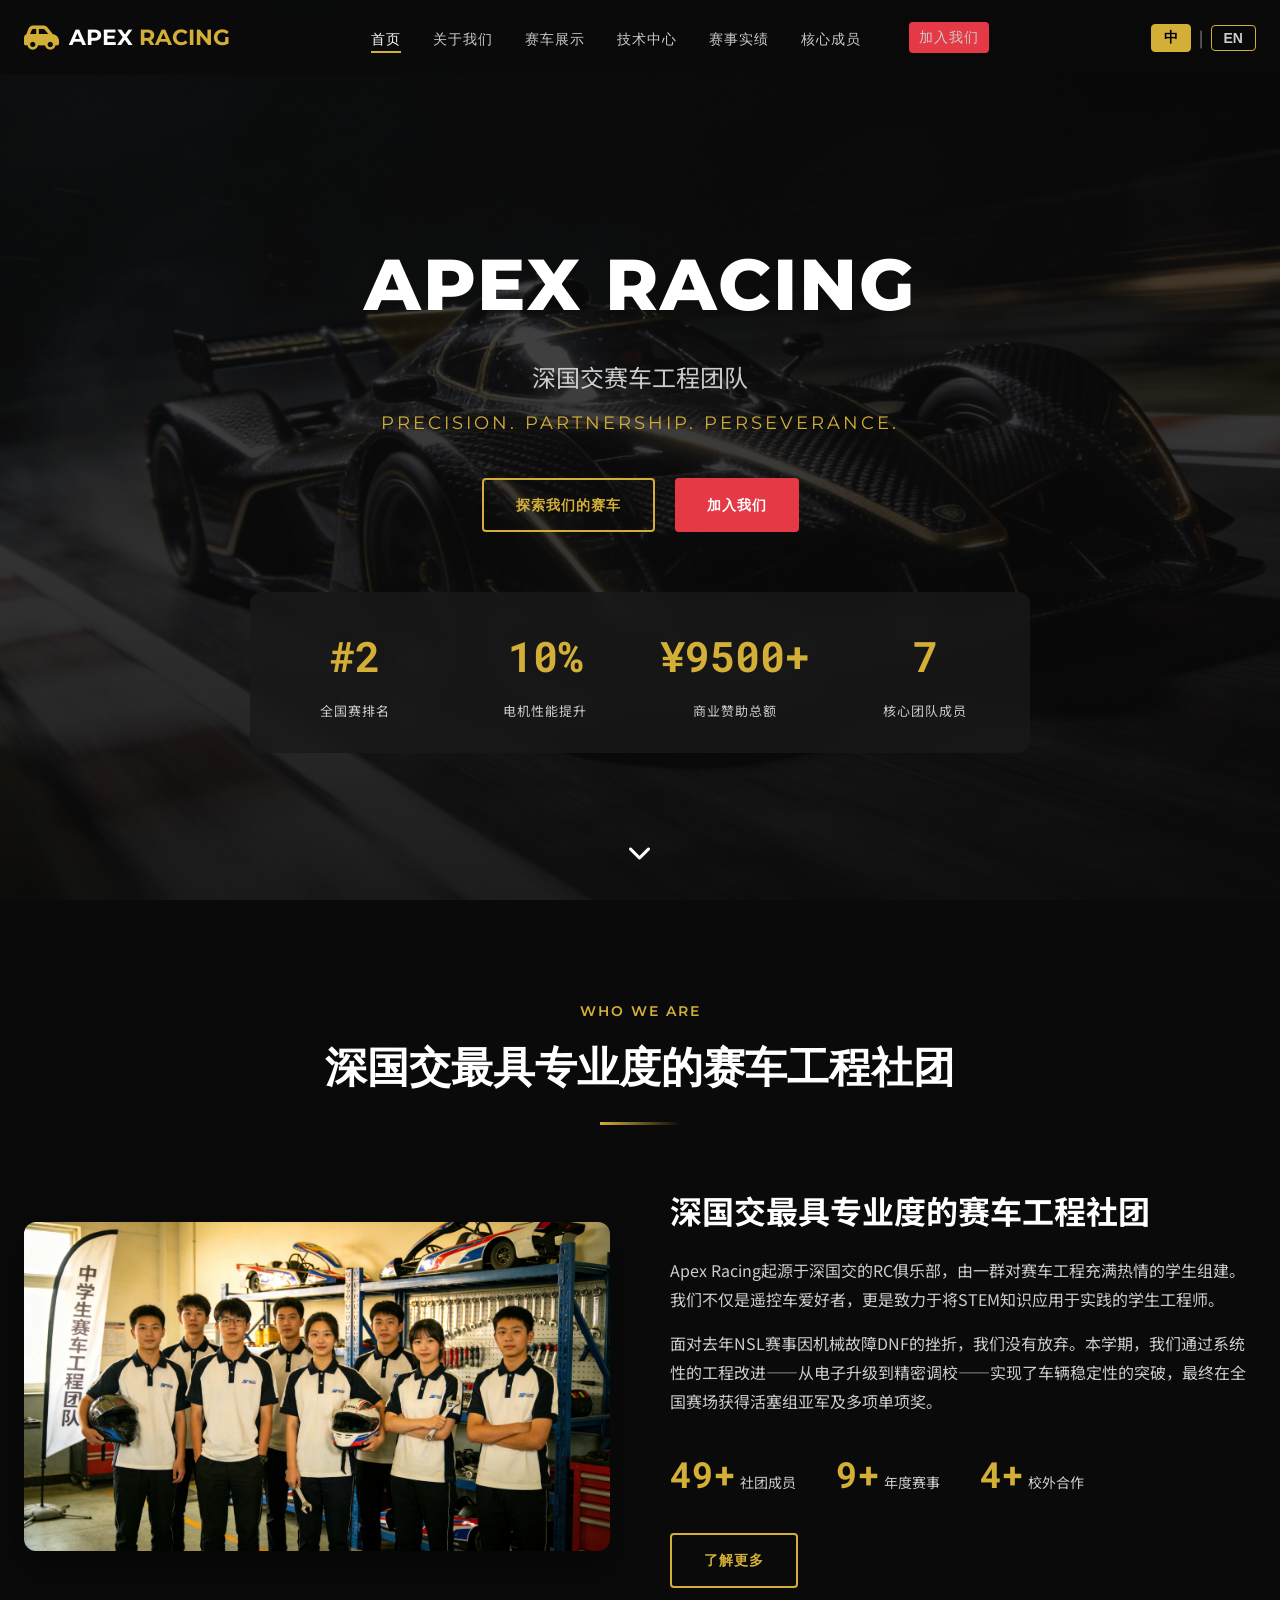
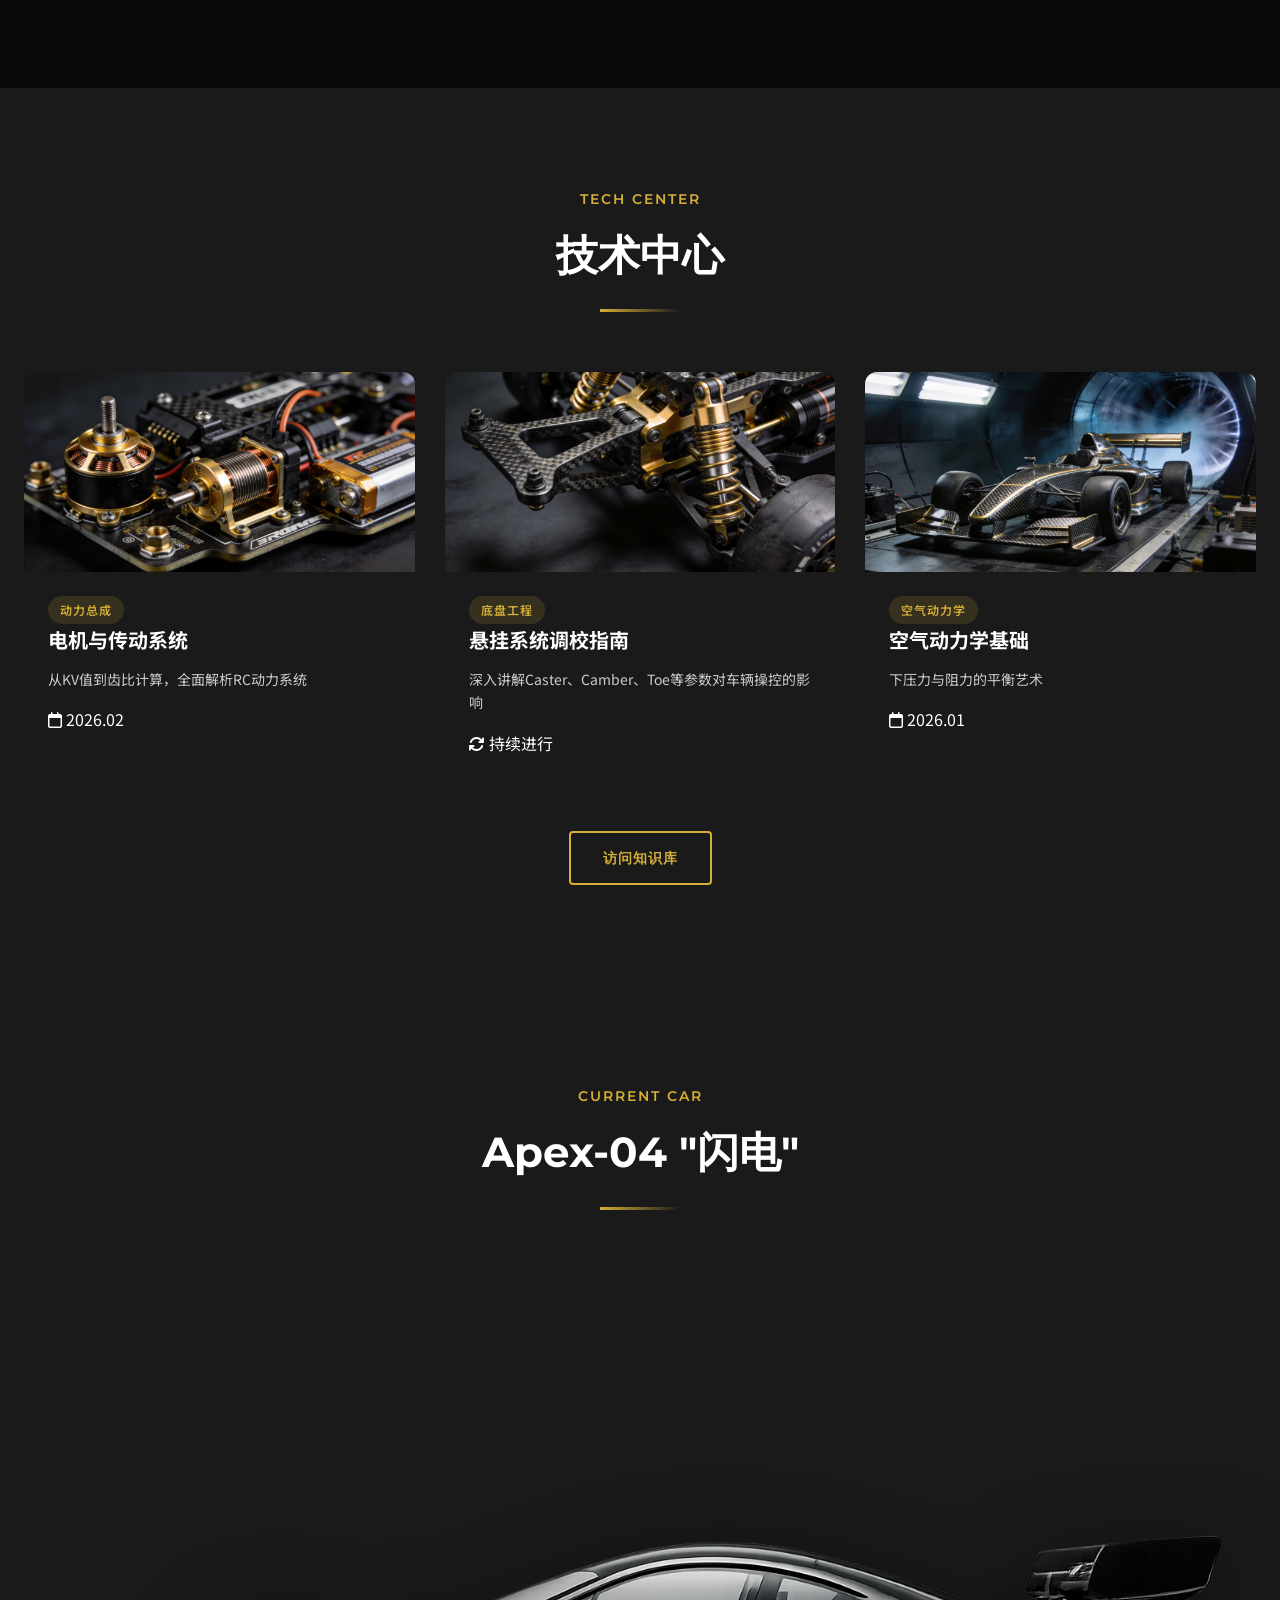
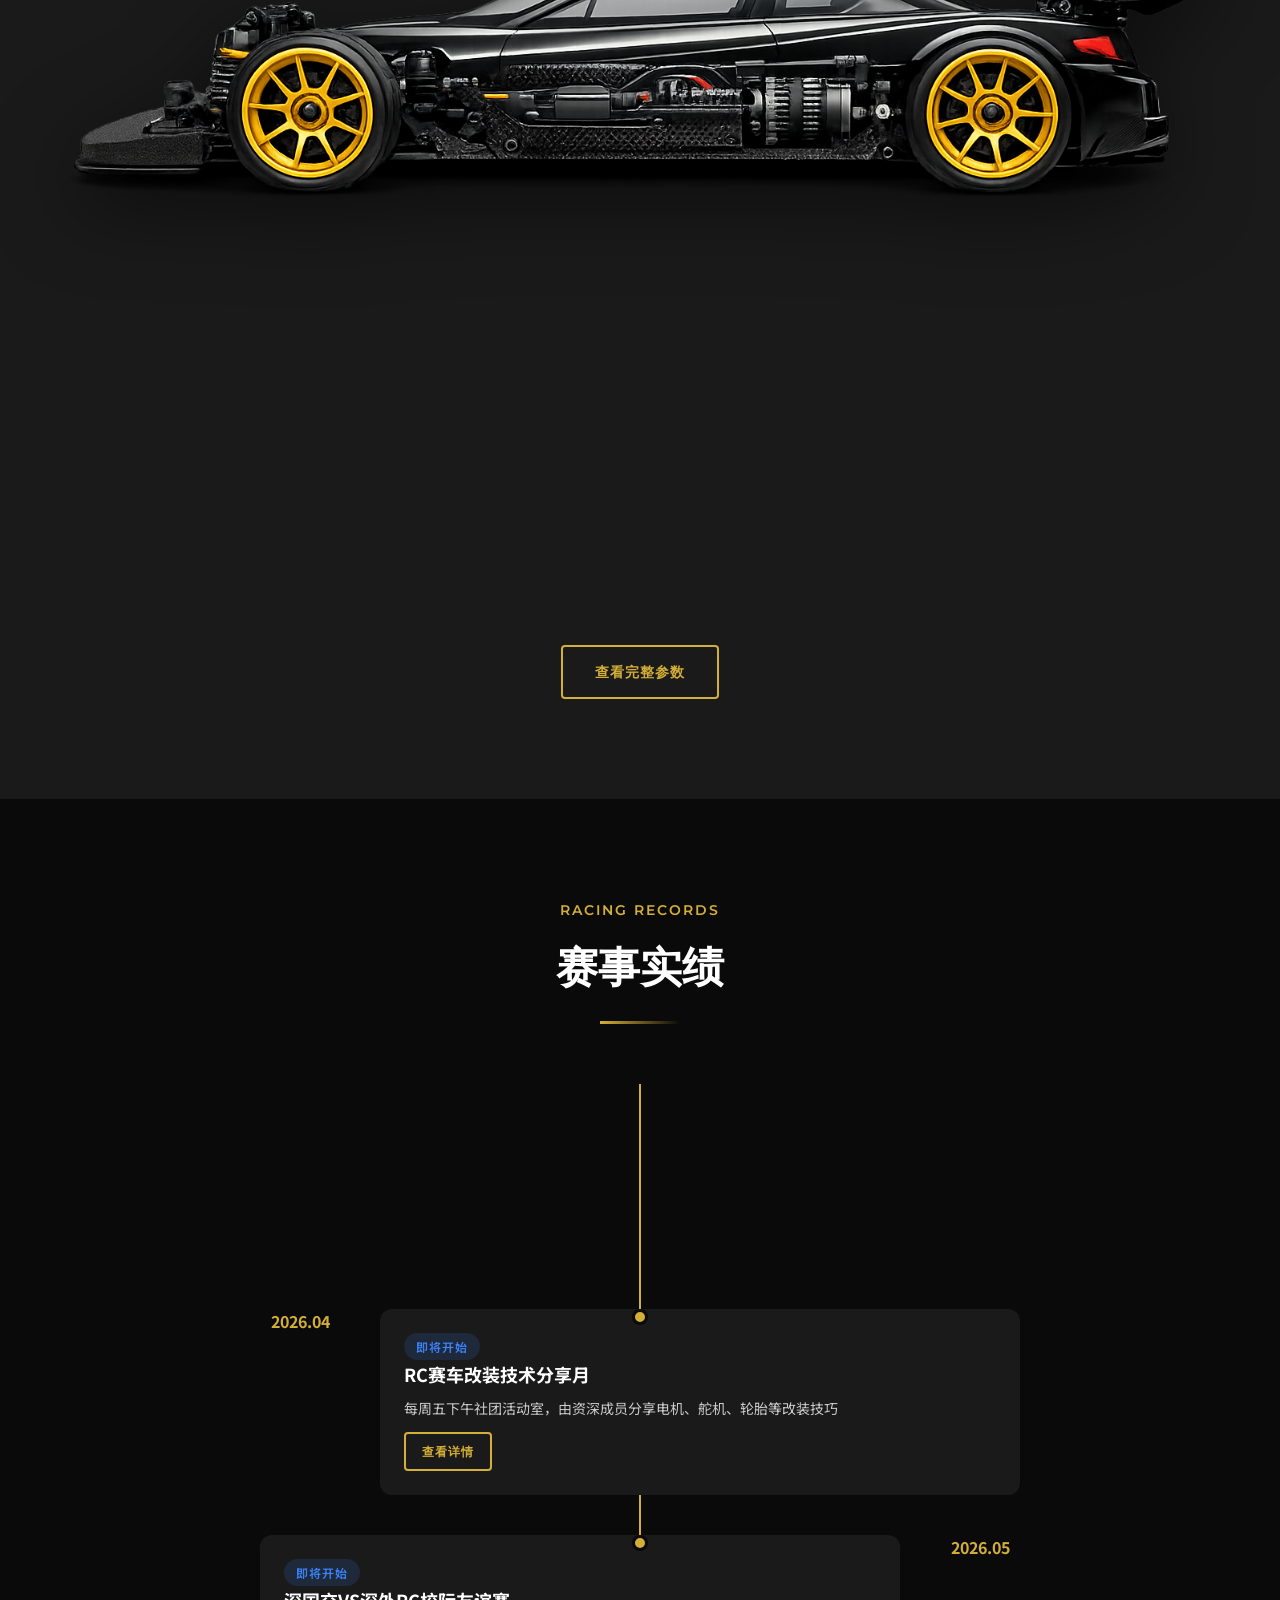
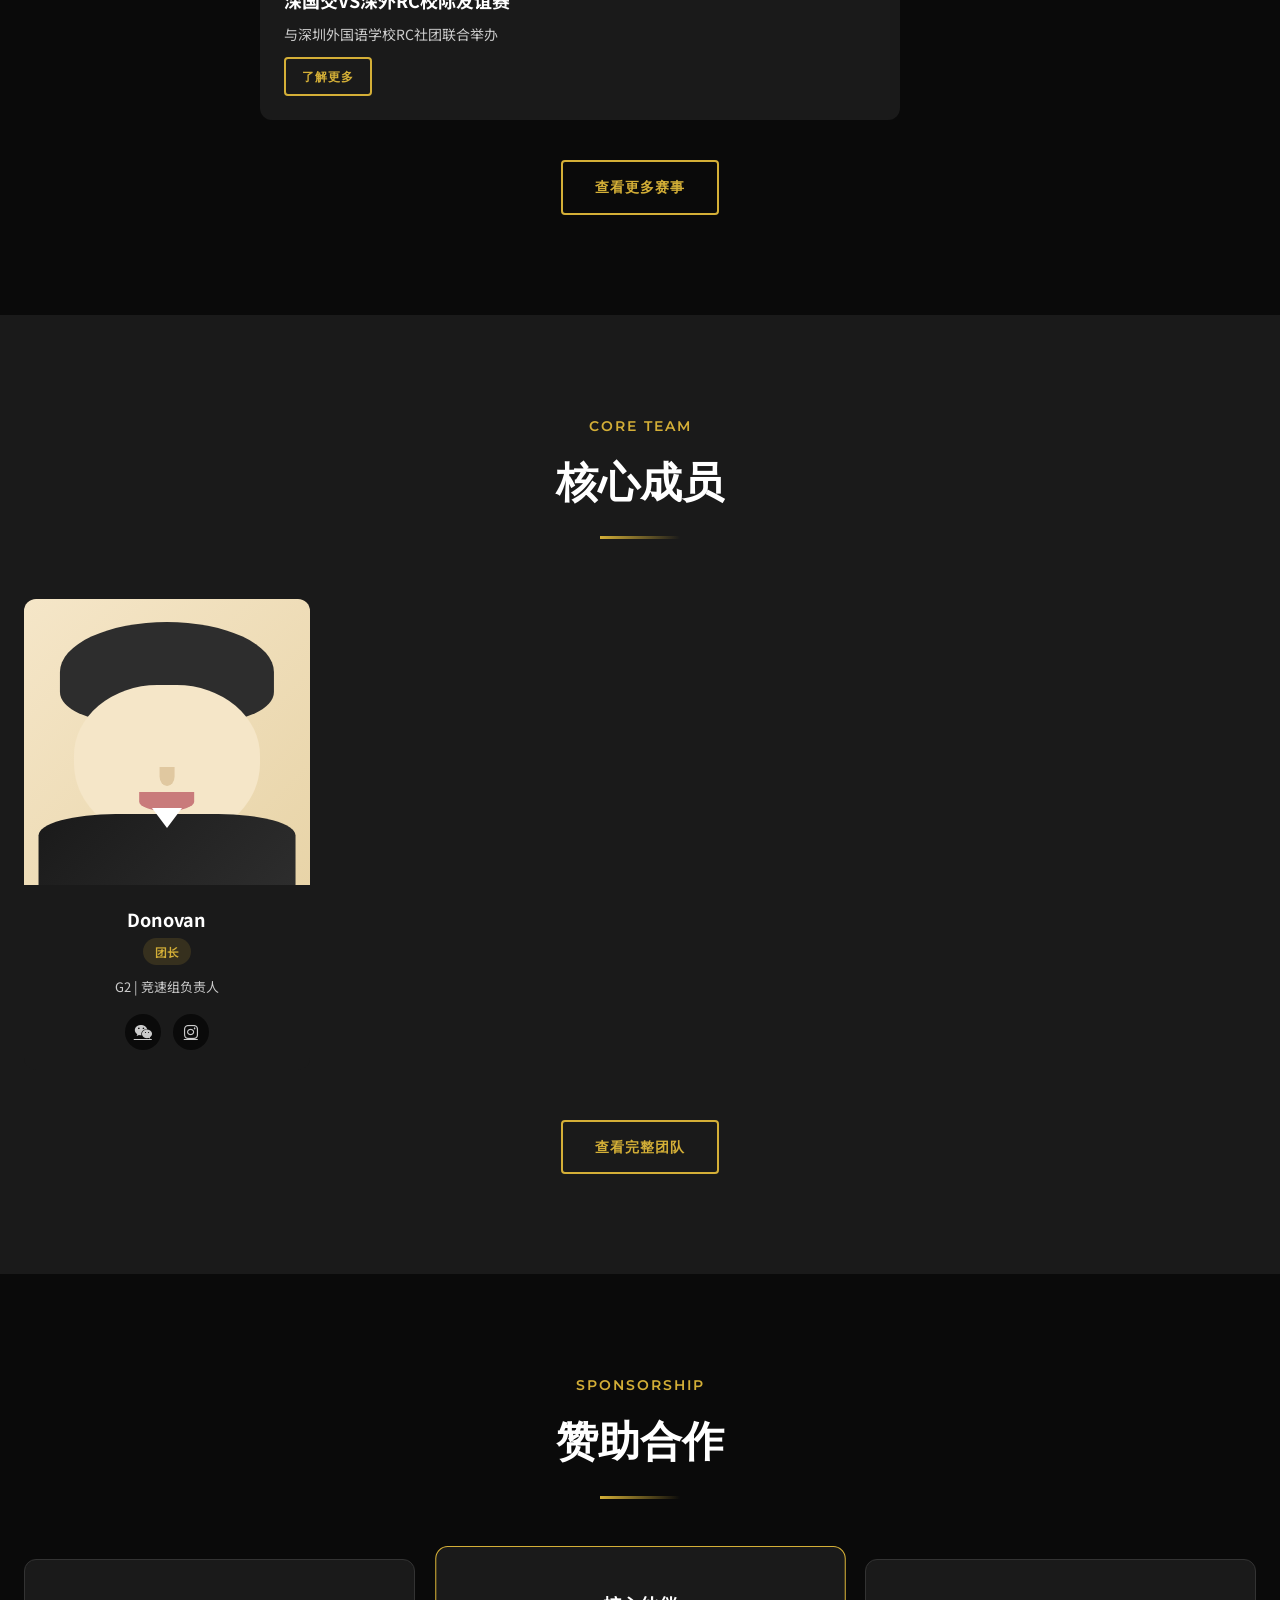
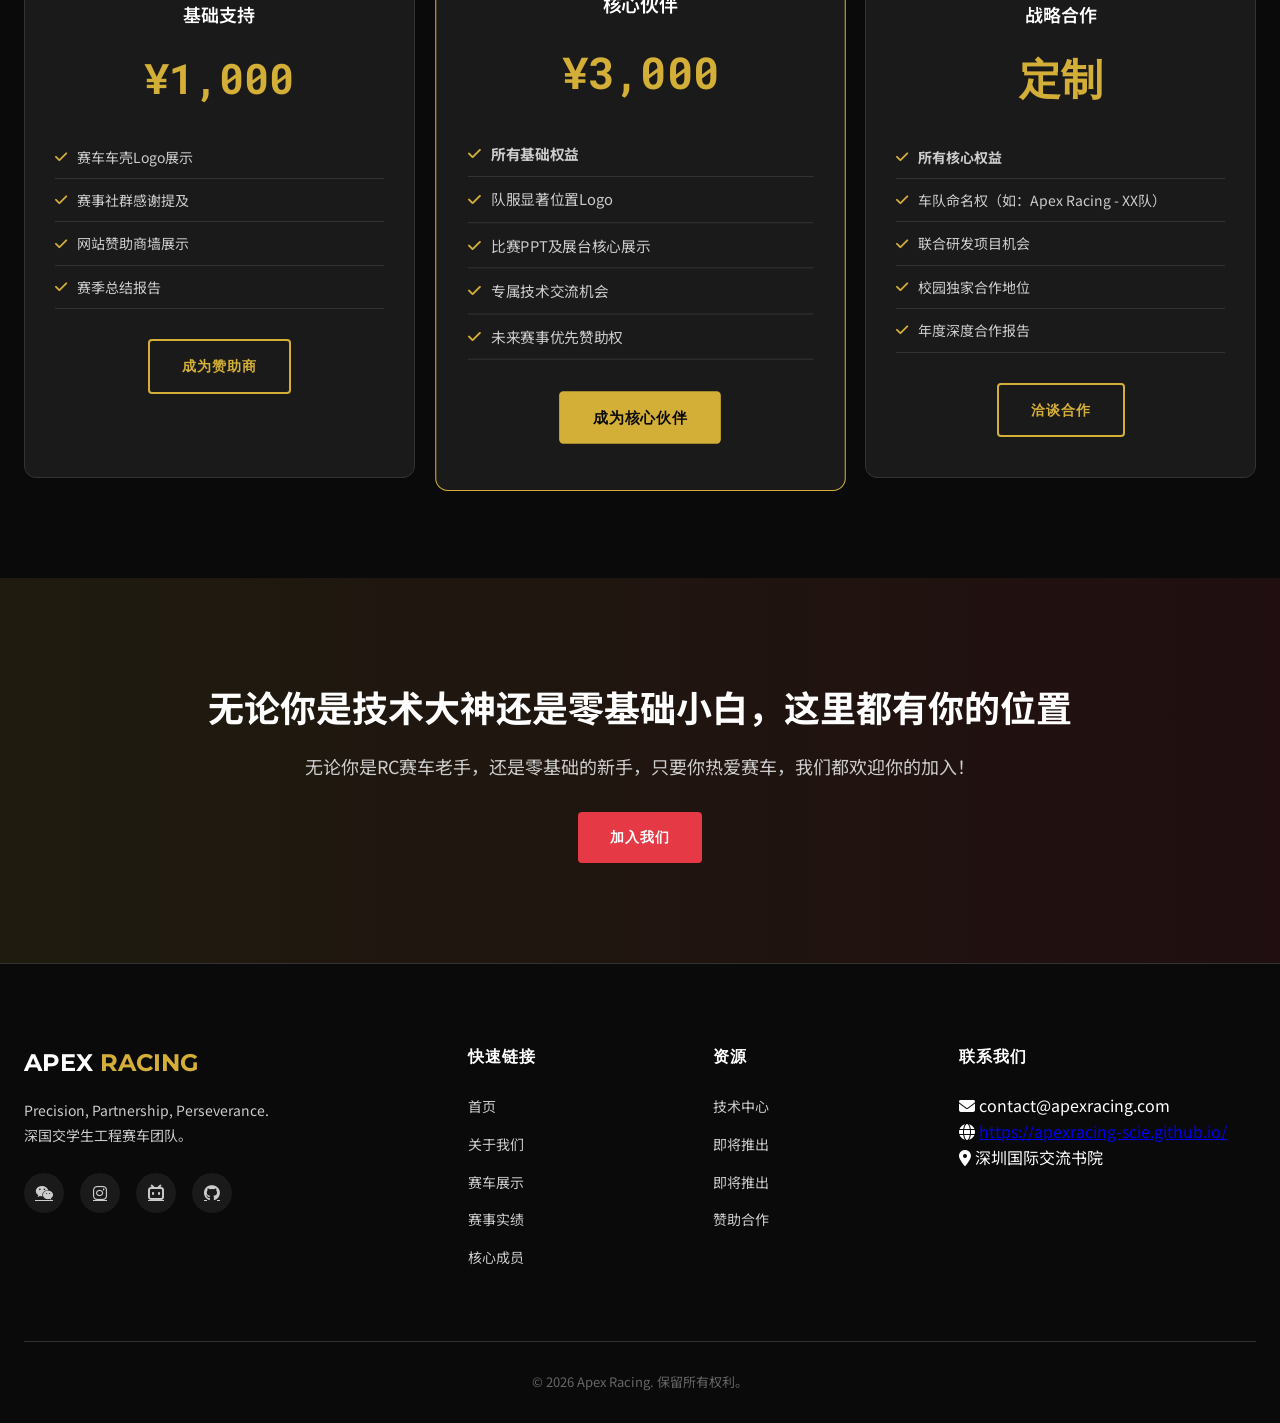
==== commit a10c36bb: "[FIX] 修复用户体验问题：表单功能、图片懒加载、404页面、console清理" ====
--- a/index.html
+++ b/index.html
@@ -816,7 +816,7 @@
             </div>
             <div class="about-grid">
                 <div class="about-image reveal">
-                    <img src="images/team-photo.jpg" alt="Apex Racing团队">
+                    <img src="images/team-photo.jpg" alt="Apex Racing团队" loading="lazy">
                 </div>
                 <div class="about-content-text reveal">
                     <h3 data-i18n="about.subtitle">深国交最具专业度的<br>赛车工程社团</h3>
@@ -853,7 +853,7 @@
             <div class="tech-cards">
                 <div class="tech-card reveal">
                     <div class="tech-card-image">
-                        <img src="images/tech-electronics.jpg" alt="电子系统升级">
+                        <img src="images/tech-electronics.jpg" alt="电子系统升级" loading="lazy">
                     </div>
                     <div class="tech-card-content">
                         <span class="tag tag-gold" data-i18n="cars.powertrain">动力总成</span>
@@ -866,7 +866,7 @@
                 </div>
                 <div class="tech-card reveal">
                     <div class="tech-card-image">
-                        <img src="images/tech-suspension.jpg" alt="车辆动力学调校">
+                        <img src="images/tech-suspension.jpg" alt="车辆动力学调校" loading="lazy">
                     </div>
                     <div class="tech-card-content">
                         <span class="tag tag-gold" data-i18n="cars.chassis">底盘工程</span>
@@ -879,7 +879,7 @@
                 </div>
                 <div class="tech-card reveal">
                     <div class="tech-card-image">
-                        <img src="images/tech-aero.jpg" alt="轻量化与空力设计">
+                        <img src="images/tech-aero.jpg" alt="轻量化与空力设计" loading="lazy">
                     </div>
                     <div class="tech-card-content">
                         <span class="tag tag-gold" data-i18n="cars.aero">空气动力学</span>
@@ -906,7 +906,7 @@
                 <div class="title-underline"></div>
             </div>
             <div class="car-showcase reveal">
-                <img src="images/car-apex04-side.png" alt="Apex-04赛车">
+                <img src="images/car-apex04-side.png" alt="Apex-04赛车" loading="lazy">
             </div>
             <div class="car-specs">
                 <div class="car-spec reveal">
